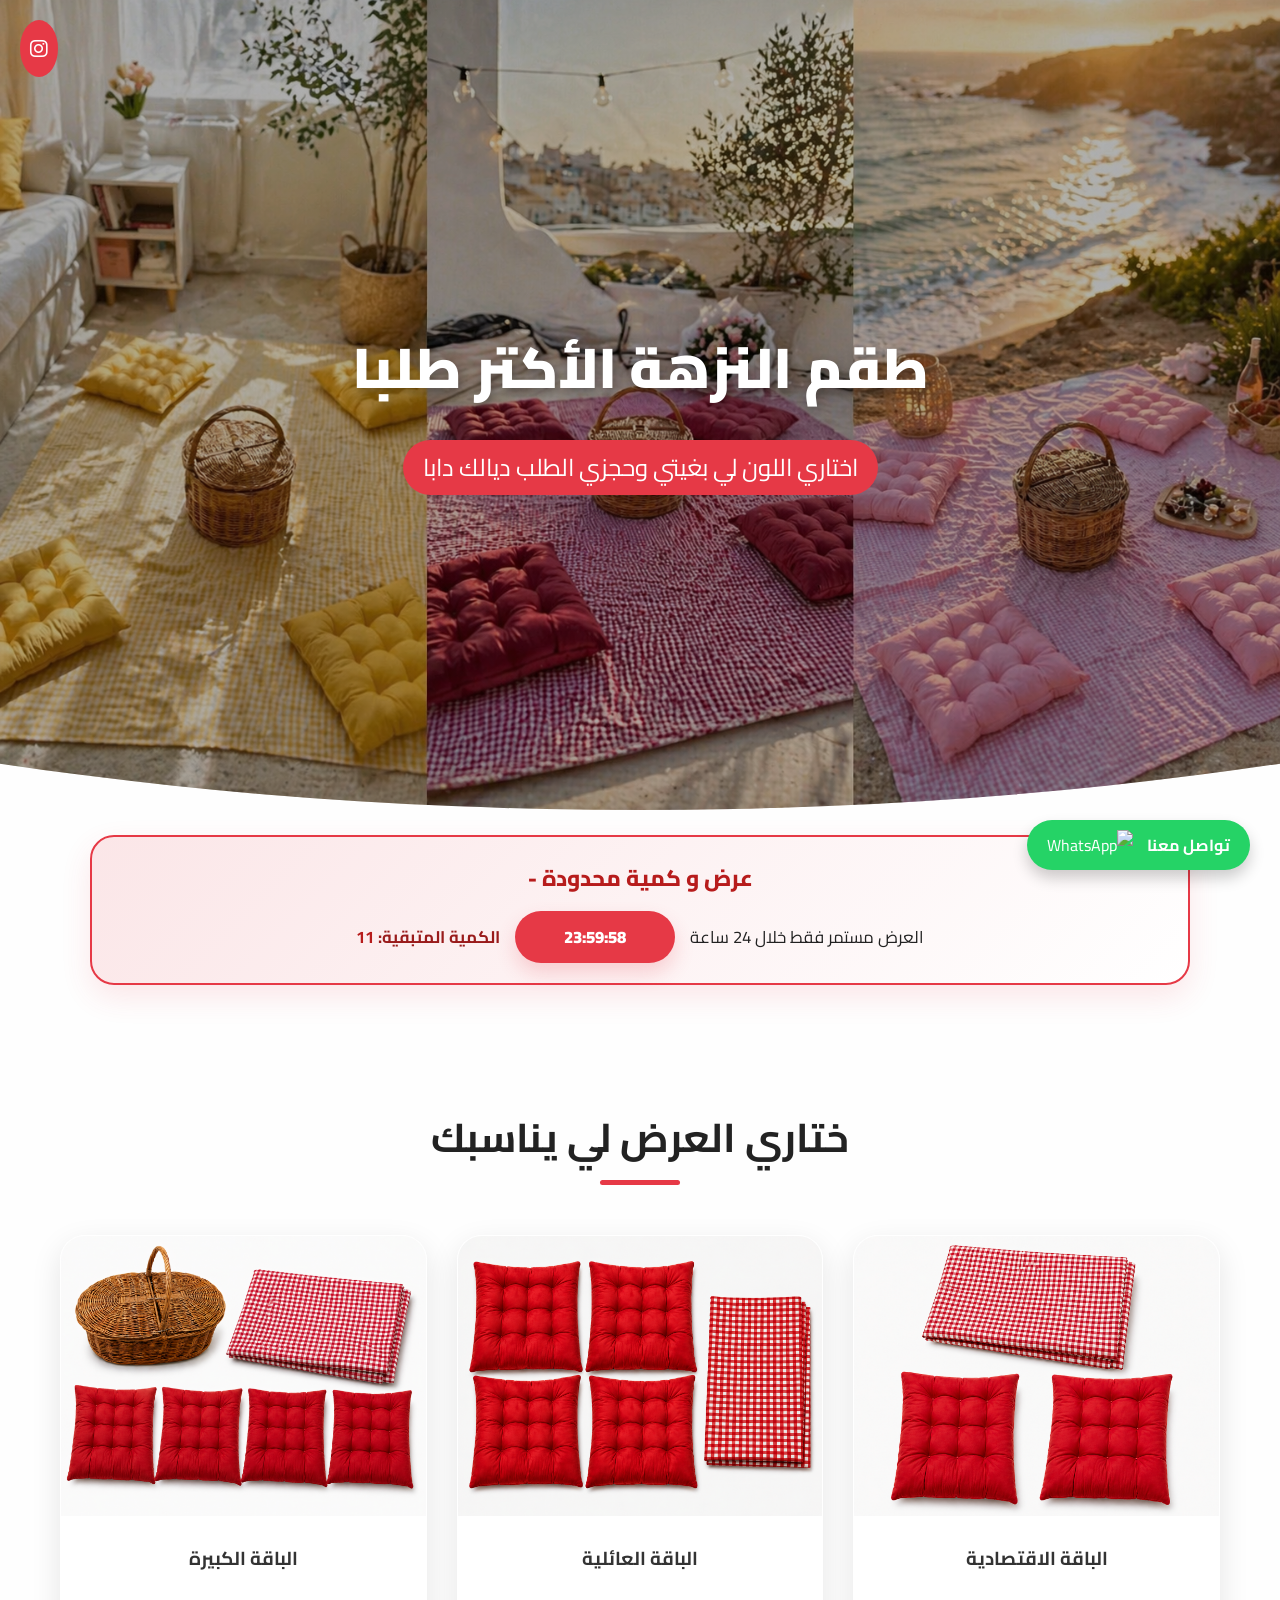
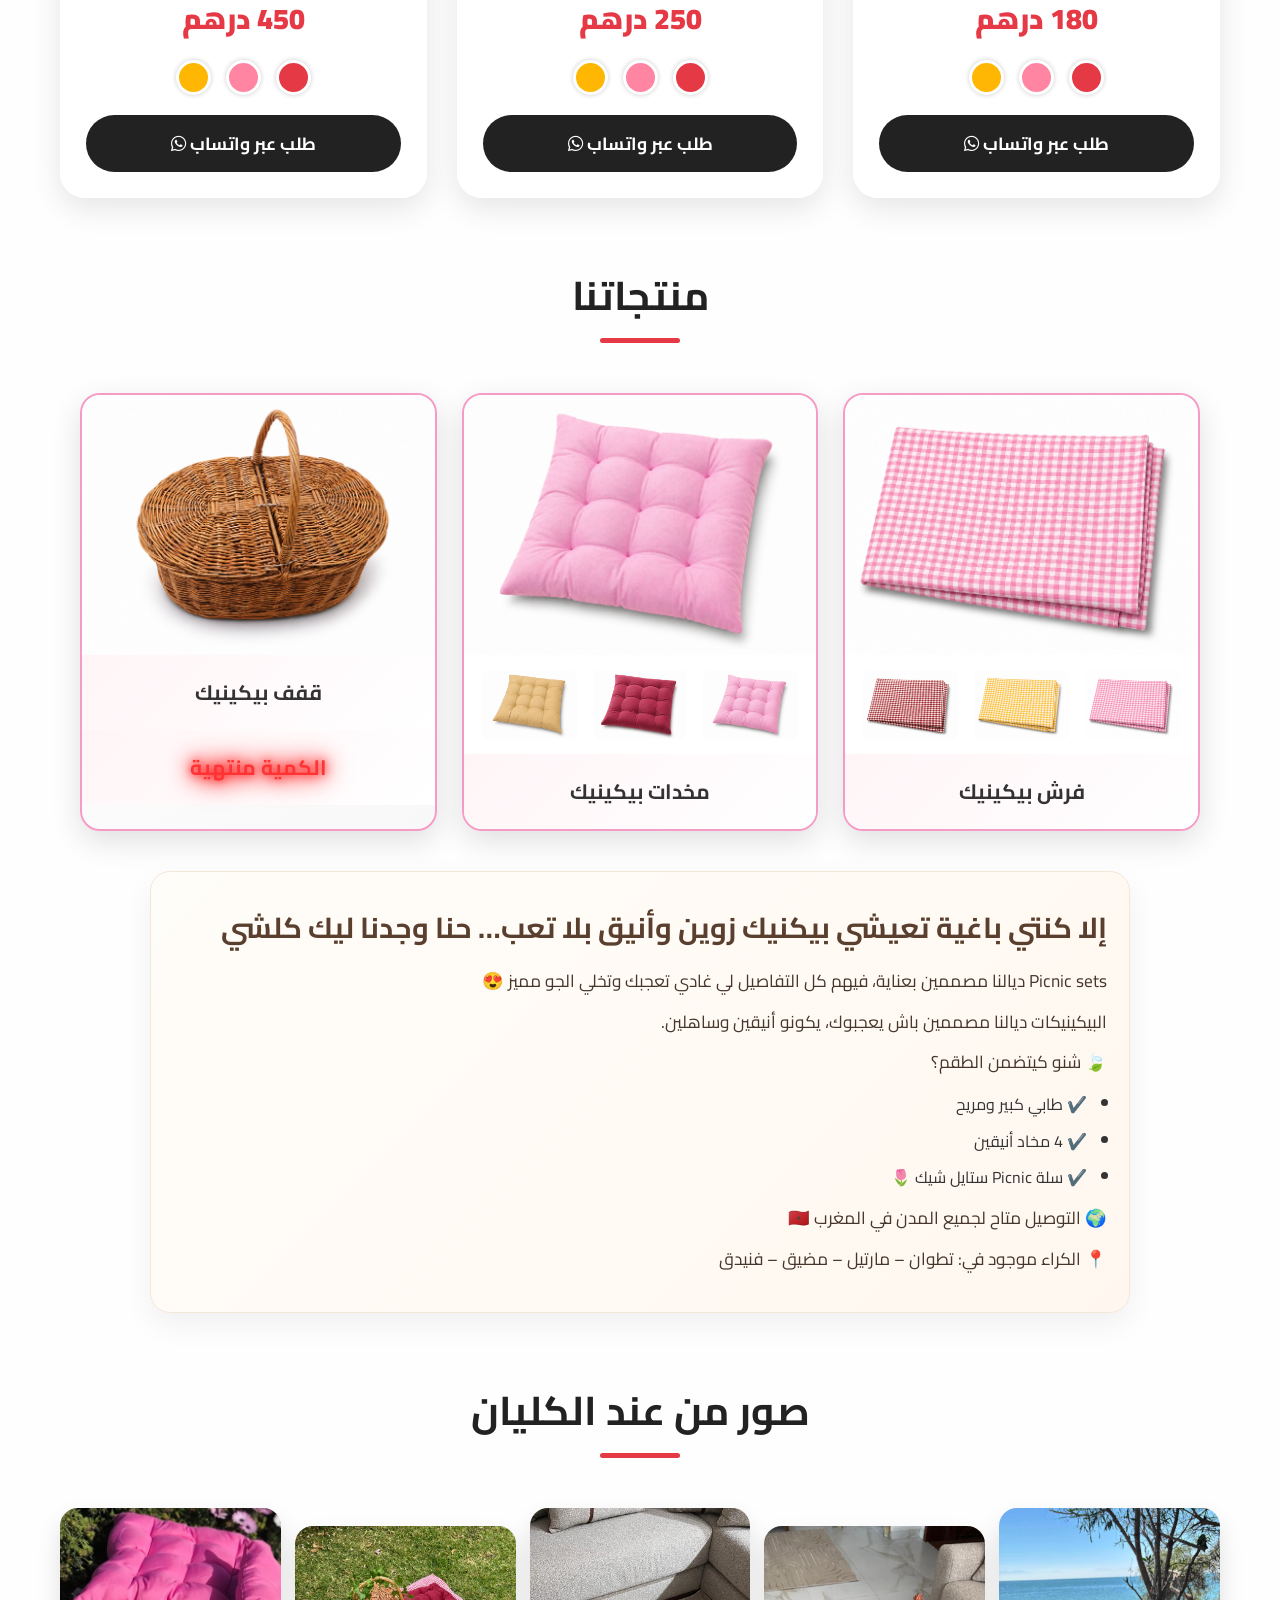
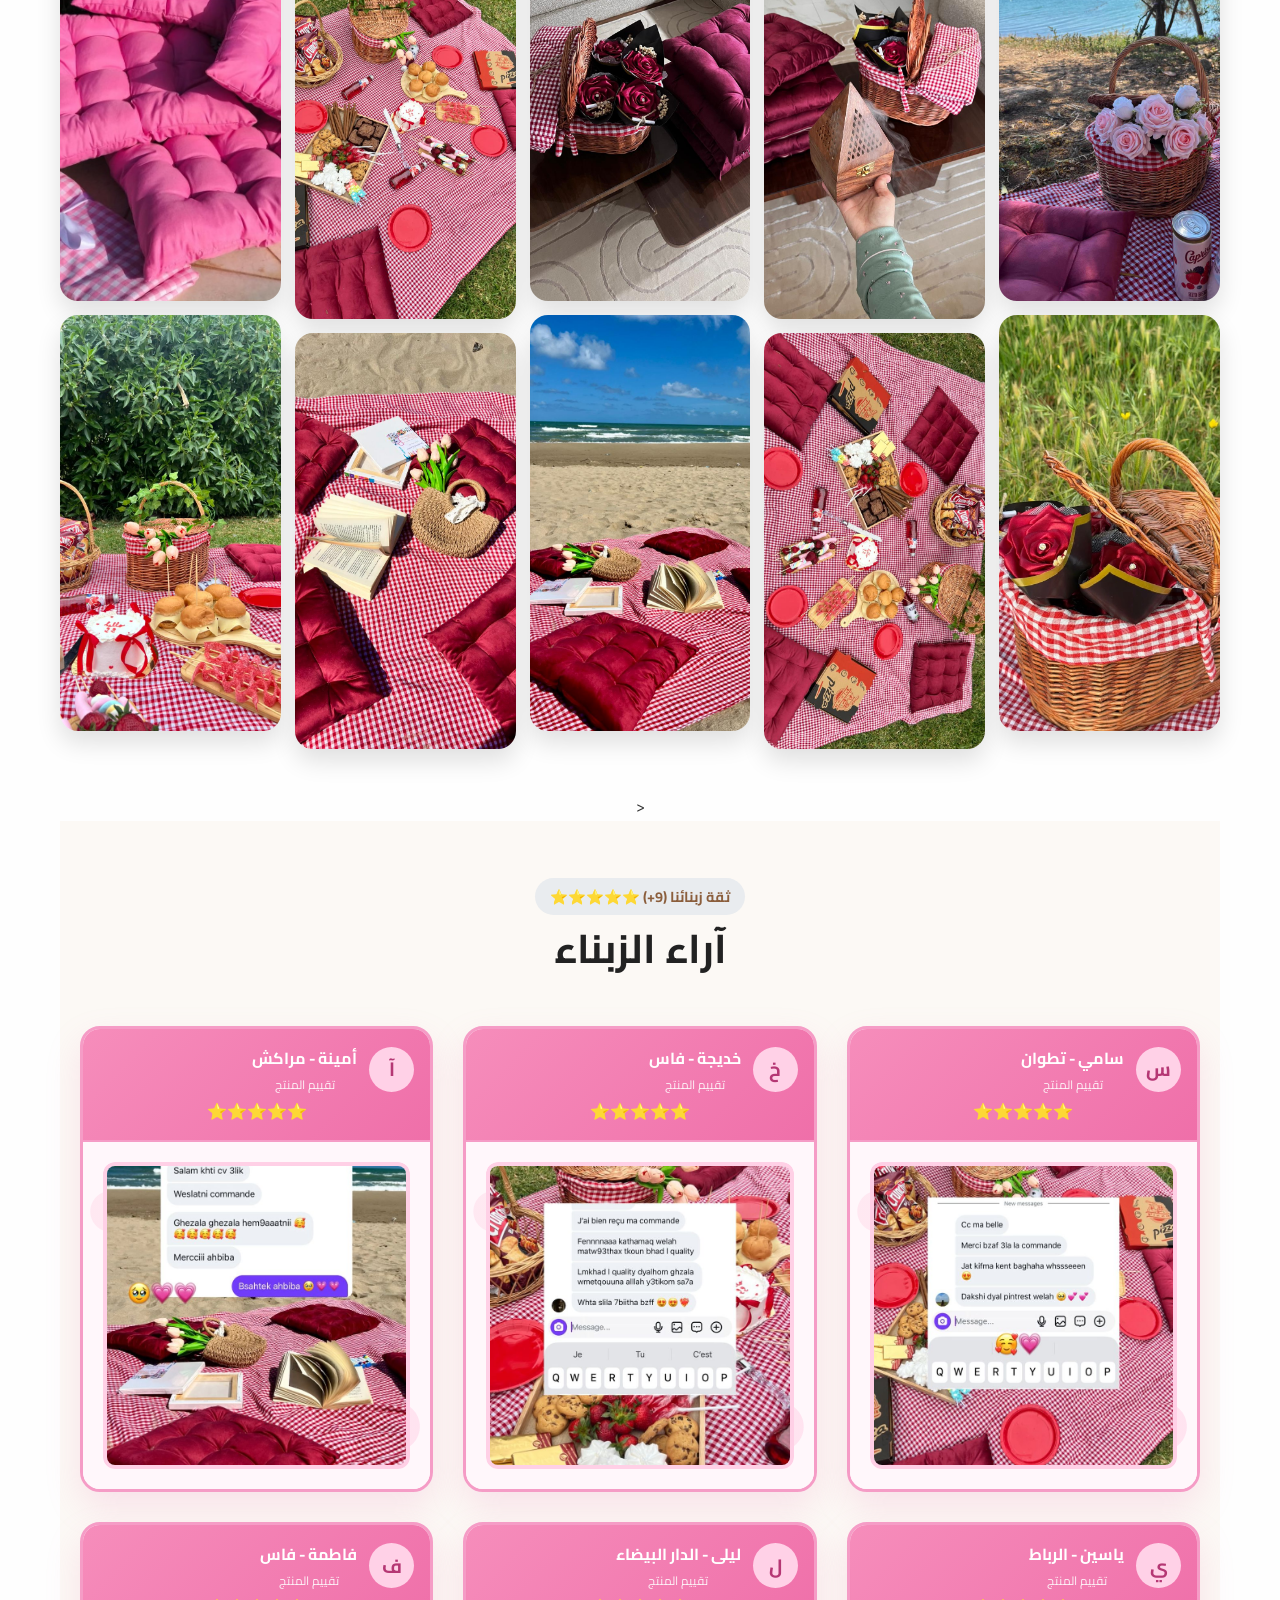
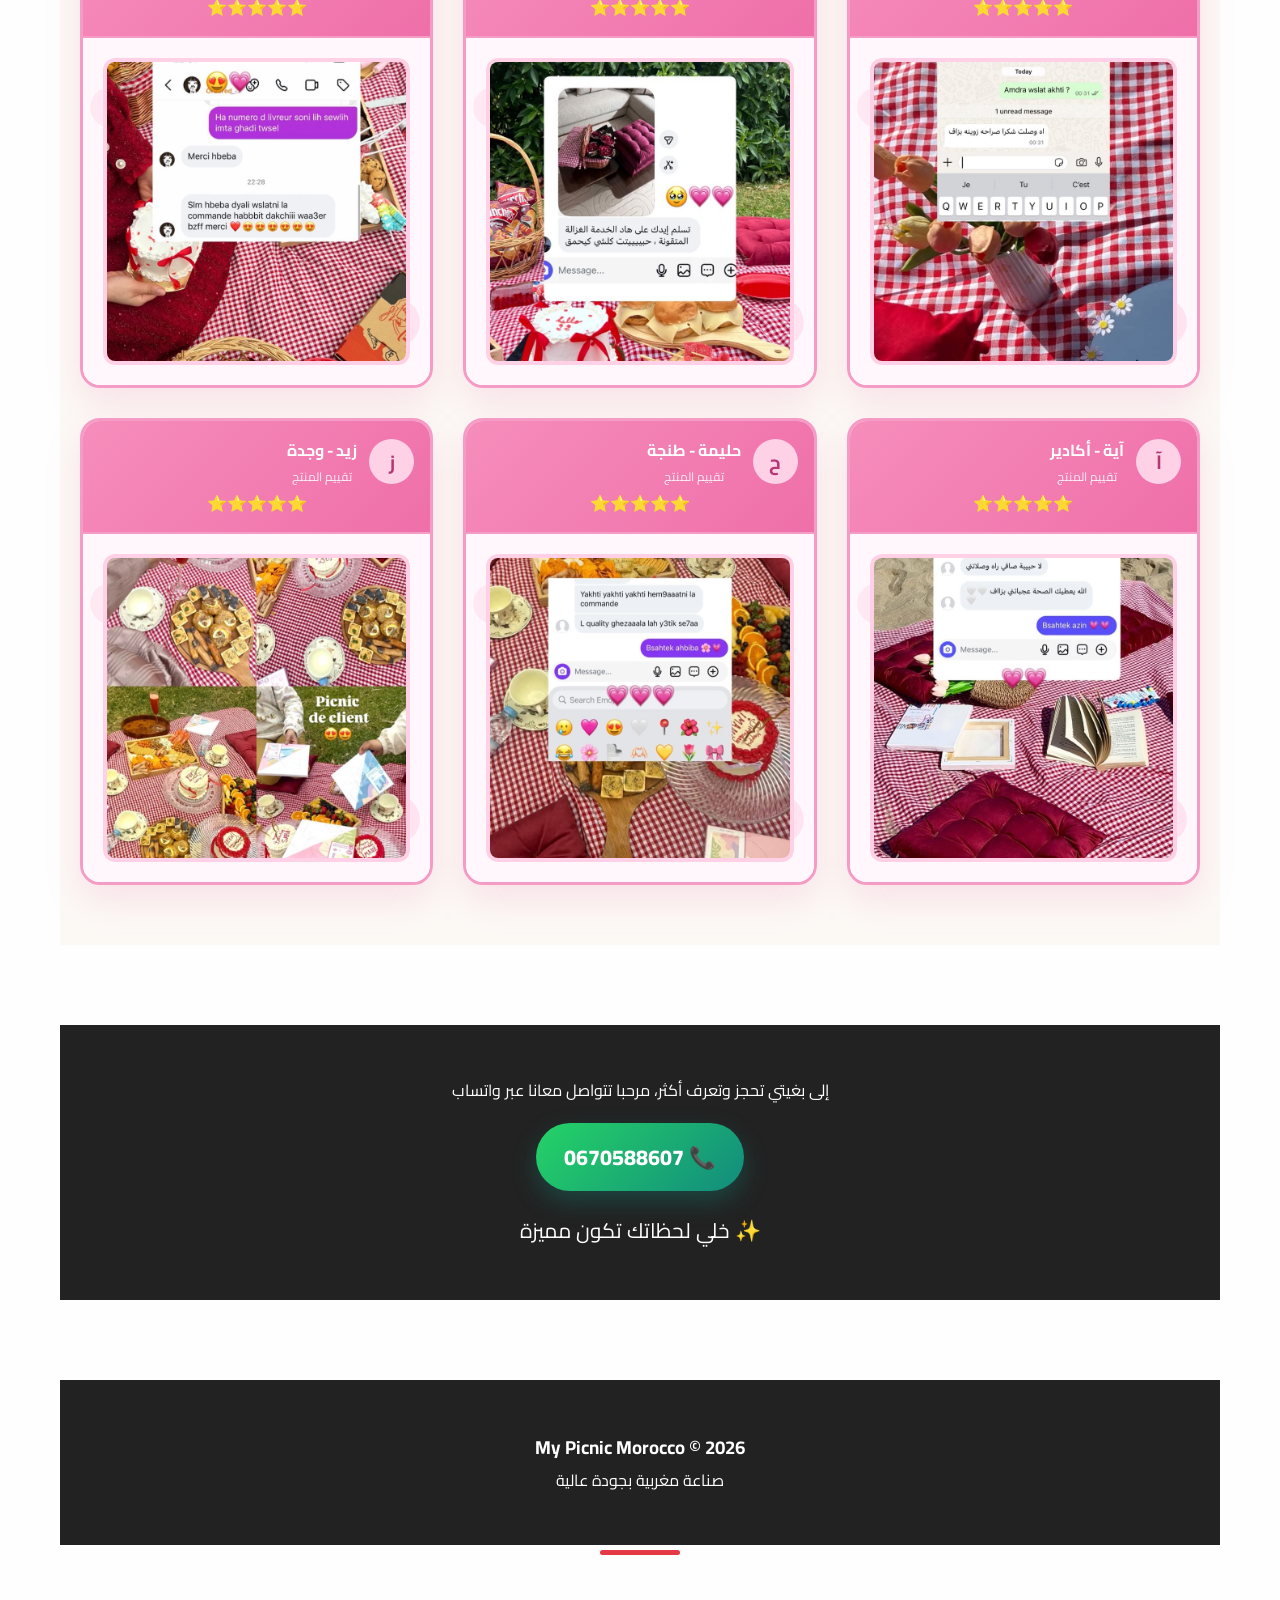
==== index.html @ 24984b7e "Add files via upload" ====
﻿<!DOCTYPE html>



<html lang="ar" dir="rtl">



<head>



    <meta charset="UTF-8">



    <meta name="viewport" content="width=device-width, initial-scale=1.0">



    <title>My Picnic - تجربة بيكينيك مغربية</title>


<!-- التأكد من وضع وسم الترميز في أعلى القالب -->
<meta charset="UTF-8">

<!-- وصف الموقع المحدث -->
<meta name="description" content="My Picnic Morocco: باقات بيكنيك أنيقة للبيع أو الكراء مع التوصيل لجميع مدن المغرب. اختاري الباقة واللون واطلبي مباشرة عبر واتساب.">

<!-- إعدادات Open Graph لمواقع التواصل الاجتماعي -->
<meta property="og:type" content="website">
<meta property="og:title" content="My Picnic Morocco | باقات بيكنيك أنيقة بالمغرب">
<meta property="og:description" content="ديكور أنيق، طابلة كبيرة، 4 مخاد، وسلة شيك. متوفر للبيع والتوصيل لجميع المدن مع إمكانية الكراء في تطوان، مرتيل، المضيق، والفنيدق.">

    <meta property="og:image" content="Main image.png.png">



    <meta property="og:locale" content="ar_MA">



    <meta property="og:site_name" content="My Picnic Morocco">



    <link href="https://fonts.googleapis.com/css2?family=Cairo:wght@400;700;900&display=swap" rel="stylesheet">



    <link rel="stylesheet" href="https://cdnjs.cloudflare.com/ajax/libs/font-awesome/6.0.0/css/all.min.css">



    <style>



        :root {



            --primary-red: #e63946;



            --dark-red: #bc2f3a;



            --pink: #ff85a2;



            --yellow: #ffb703;



            --glass: rgba(255, 255, 255, 0.9);



            --shadow: 0 10px 30px rgba(0,0,0,0.1);



        }







        * { margin: 0; padding: 0; box-sizing: border-box; font-family: 'Cairo', sans-serif; }







        body { background-color: #fefefe; color: #333; overflow-x: hidden; }







        /* قسم الهيرو */



        .hero {



            height: 90vh;



            background: linear-gradient(rgba(0,0,0,0.3), rgba(0,0,0,0.3)), url('Main image.png.png');



            background-size: cover;



            background-position: center;



            display: flex;



            align-items: center;



            justify-content: center;



            text-align: center;



            color: white;



            clip-path: ellipse(150% 100% at 50% 0%);



        }







        .hero-content h1 { font-size: 3.5rem; font-weight: 900; margin-bottom: 20px; text-shadow: 2px 4px 10px rgba(0,0,0,0.3); }



        .hero-content p { font-size: 1.5rem; background: var(--primary-red); display: inline-block; padding: 5px 20px; border-radius: 50px; }







        .section-title { text-align: center; margin: 60px 0; position: relative; }



        .section-title h2 { font-size: 2.5rem; color: #222; }



        .section-title::after { content: ''; width: 80px; height: 5px; background: var(--primary-red); position: absolute; bottom: -10px; left: 50%; transform: translateX(-50%); border-radius: 10px; }







        /* Packages Grid */



        .container { max-width: 1200px; margin: 0 auto; padding: 20px; }



        .packages-grid { display: grid; grid-template-columns: repeat(auto-fit, minmax(320px, 1fr)); gap: 30px; }







        .card {



            background: var(--glass);



            border-radius: 25px;



            overflow: hidden;



            box-shadow: var(--shadow);



            transition: 0.4s;



            border: 1px solid rgba(255,255,255,0.2);



            position: relative;



        }



        .card:hover { transform: translateY(-15px); }







        .card-img-container { width: 100%; height: 280px; background: #f0f0f0; display: flex; align-items: center; justify-content: center; overflow: hidden; }



        .card img { width: 100%; height: 100%; object-fit: cover; transition: 0.5s; }







        .extras-gallery {



            margin-top: 10px;



        }



        .extras-gallery-grid {



            display: grid;



            grid-template-columns: repeat(3, minmax(0, 1fr));



            gap: 18px;



        }



        .extras-gallery-card {



            background: #fff;



            border-radius: 0;



            overflow: hidden;



            box-shadow: var(--shadow);



            border: 2px solid #f59cc6;



        }



        .extras-main-image {



            width: 100%;



            height: 240px;



            object-fit: cover;



            display: block;



            cursor: zoom-in;



            border-radius: 0;



        }



        .extras-thumbs {



            display: grid;



            grid-template-columns: repeat(3, minmax(0, 1fr));



            gap: 8px;



            padding: 10px 12px 0;



        }



        .extras-thumb {



            width: 100%;



            height: 70px;



            object-fit: cover;



            border-radius: 0;



            cursor: pointer;



            border: 2px solid transparent;



            transition: transform 0.2s ease, border-color 0.2s ease;



        }



        .extras-thumb:hover {



            transform: scale(1.03);



            border-color: #f59cc6;



        }



        .extras-gallery-card .card-body {



            padding: 14px;



        }



        /* لإخفاء كود الصورة على شكل base64 تحت نفس الملف */



        .extras-gallery + .packages-grid {



            display: none;



        }







        .card-body { padding: 25px; text-align: center; }



        .price-tag { font-size: 1.8rem; font-weight: 900; color: var(--primary-red); margin: 15px 0; }







        /* أداة تغيير اللون */



        .color-selector { display: flex; justify-content: center; gap: 15px; margin-bottom: 20px; }



        .dot { width: 35px; height: 35px; border-radius: 50%; cursor: pointer; border: 3px solid white; box-shadow: 0 0 5px rgba(0,0,0,0.2); transition: 0.3s; }



        .dot:hover { transform: scale(1.2); }



        .dot.red { background: var(--primary-red); }



        .dot.pink { background: var(--pink); }



        .dot.yellow { background: var(--yellow); }

        .promo-banner {
            background: linear-gradient(135deg, rgba(230, 57, 70, 0.12), rgba(255, 255, 255, 0.95));
            border: 2px solid #e63946;
            border-radius: 24px;
            margin: 25px auto 35px;
            padding: 20px 18px;
            max-width: 1100px;
            color: #222;
            text-align: center;
            box-shadow: 0 12px 30px rgba(230, 57, 70, 0.12);
        }

        .promo-banner .promo-title {
            font-size: 1.4rem;
            font-weight: 800;
            color: #b71c1c;
            margin-bottom: 12px;
        }

        .promo-banner .promo-details {
            display: flex;
            flex-wrap: wrap;
            justify-content: center;
            gap: 15px;
            align-items: center;
            font-size: 1.05rem;
        }

        .promo-timer {
            background: #e63946;
            color: white;
            padding: 10px 18px;
            border-radius: 50px;
            font-weight: 900;
            min-width: 160px;
            box-shadow: 0 10px 20px rgba(230, 57, 70, 0.2);
        }

        .promo-note {
            color: #991b1b;
            font-weight: 700;
        }

        .promo-banner strong {
            color: #b71c1c;
        }







        .btn-order {



            background: #222; color: white; border: none; padding: 12px 35px; border-radius: 50px;



            font-weight: 700; cursor: pointer; transition: 0.3s; width: 100%; font-size: 1.1rem;



        }



        .btn-order:hover { background: var(--primary-red); box-shadow: 0 5px 15px rgba(230, 57, 70, 0.4); }







        /* Premium Customers Gallery */



        .customer-showcase {



            display: grid;



            grid-template-columns: repeat(5, minmax(0, 1fr));



            gap: 14px;



            margin: 10px 0 30px;



        }



        .customer-tile {



            position: relative;



            border-radius: 18px;



            overflow: hidden;



            min-height: 220px;



            box-shadow: 0 12px 25px rgba(0, 0, 0, 0.12);



            background: #f4f4f4;



            isolation: isolate;



        }



        .customer-shot {



            width: 100%;



            height: 100%;



            object-fit: cover;



            display: block;



            transition: transform 0.35s ease;



            cursor: zoom-in;



        }



        .customer-tile::after {



            content: '';



            position: absolute;



            inset: 0;



            background: linear-gradient(to top, rgba(0,0,0,0.35), rgba(0,0,0,0));



            opacity: 0;



            transition: opacity 0.25s ease;



            z-index: 1;



        }



        .customer-tile:hover::after { opacity: 1; }



        .customer-tile:hover .customer-shot { transform: scale(1.08); }



        .customer-tile:nth-child(5n + 2),



        .customer-tile:nth-child(5n + 4) { transform: translateY(18px); }







        @media (max-width: 1100px) {



            .customer-showcase { grid-template-columns: repeat(3, minmax(0, 1fr)); }



            .customer-tile:nth-child(5n + 2),



            .customer-tile:nth-child(5n + 4) { transform: none; }



        }



        @media (max-width: 700px) {



            .customer-showcase { grid-template-columns: repeat(2, minmax(0, 1fr)); }



        }







        /* قسم التقييمات */



        .reviews-container { display: grid; grid-template-columns: repeat(auto-fit, minmax(300px, 1fr)); gap: 20px; }



        .review-card { background: white; border-radius: 20px; padding: 15px; box-shadow: var(--shadow); border: 1px solid #eee; }



        .review-card img { width: 100%; border-radius: 15px; margin-bottom: 15px; }



        .review-info { display: flex; align-items: center; gap: 10px; margin-top: 10px; }



        .review-info h4 { font-size: 1rem; color: #444; }



        .stars { color: #ffb703; }







        /* Footer */



        footer { background: #222; color: white; padding: 50px 20px; text-align: center; margin-top: 80px; }



        .footer-wa-btn {



            display: inline-flex;



            align-items: center;



            justify-content: center;



            gap: 10px;



            margin-top: 18px;



            background: linear-gradient(135deg, #25d366, #128c7e);



            color: #fff;



            text-decoration: none;



            font-weight: 800;



            font-size: 1.35rem;



            padding: 14px 28px;



            border-radius: 999px;



            box-shadow: 0 10px 24px rgba(18, 140, 126, 0.35);



            transition: transform 0.25s ease, box-shadow 0.25s ease;



        }



        .footer-wa-btn:hover {



            transform: translateY(-2px) scale(1.03);



            box-shadow: 0 14px 28px rgba(18, 140, 126, 0.45);



        }







        @media (max-width: 768px) {



            .hero { height: 72vh; }



            .hero-content h1 { font-size: 2.1rem; }



            .hero-content p { font-size: 1.1rem; }



            .section-title h2 { font-size: 1.8rem; }



            .packages-grid { grid-template-columns: 1fr; gap: 18px; }



            .card { border-radius: 18px; }



            .card-img-container { height: 230px; }



            .card-body { padding: 18px; }



            .dot { width: 30px; height: 30px; }



            .btn-order { font-size: 1rem; padding: 11px 22px; }



            .footer-wa-btn { font-size: 1.1rem; width: 100%; max-width: 360px; }



            /* تعديلات العرض على الموبايل */



            .extras-gallery-grid { grid-template-columns: repeat(3, minmax(0, 1fr)); }



            .extras-main-image { height: 140px; }



            .extras-thumbs { gap: 6px; padding: 8px 10px 0; }



            .extras-thumb { height: 46px; border-radius: 0; }



            /* تعديل حجم الصورة لتناسب الشاشة */



            #pkg1-img { object-fit: contain; background: #fff; }



        }







        .product-intro {



            max-width: 980px;



            margin: 28px auto 10px;



            background: linear-gradient(135deg, #fffdf9, #fff7ef);



            border: 1px solid #f2e6d8;



            border-radius: 20px;



            padding: 28px 22px;



            box-shadow: 0 12px 30px rgba(0,0,0,0.06);



            line-height: 1.9;



        }



        .product-intro h2 {



            color: #5a3f2f;



            margin-bottom: 10px;



            font-size: 1.8rem;



        }



        .product-intro p { font-size: 1.08rem; margin-bottom: 8px; color: #46362b; }



        .product-intro ul { margin: 10px 0; padding-right: 20px; }



        .product-intro li { margin-bottom: 6px; }







        .mobile-wa-cta {



            display: none;



        }



        @media (max-width: 768px) {



            body { padding-bottom: 78px; }



            .product-intro {



                margin: 18px 12px 8px;



                padding: 20px 16px;



                border-radius: 14px;



            }



            .product-intro h2 { font-size: 1.35rem; }



            .product-intro p, .product-intro li { font-size: 0.98rem; }



            .mobile-wa-cta {



                position: fixed;



                bottom: 0;



                right: 0;



                left: 0;



                z-index: 2000;



                background: #25d366;



                color: #fff;



                text-decoration: none;



                text-align: center;



                padding: 14px 16px;



                font-weight: 800;



                font-size: 1.05rem;



                box-shadow: 0 -6px 18px rgba(0,0,0,0.18);



                display: block;



            }



        }



    



        /* تحسينات معرض المنتجات */



        .extras-gallery {



            margin: 40px auto;



            max-width: 1200px;



            padding: 0 20px;



        }



        .extras-gallery-grid {



            display: grid;



            grid-template-columns: repeat(auto-fit, minmax(300px, 1fr));



            gap: 25px;



        }



        .extras-gallery-card {



            background: linear-gradient(145deg, #ffffff, #f8f8f8);



            border-radius: 20px;



            overflow: hidden;



            box-shadow: 0 10px 30px rgba(0,0,0,0.12);



            border: 2px solid #f59cc6;



            transition: transform 0.3s ease, box-shadow 0.3s ease;



        }



        .extras-gallery-card:hover {



            transform: translateY(-8px);



            box-shadow: 0 20px 40px rgba(0,0,0,0.15);



        }



        .extras-main-image {



            width: 100%;



            height: 260px;



            object-fit: cover;



            display: block;



            cursor: zoom-in;



            border-radius: 18px 18px 0 0;



            transition: transform 0.3s ease;



        }



        .extras-gallery-card:hover .extras-main-image {



            transform: scale(1.02);



        }



        .extras-thumbs {



            display: grid;



            grid-template-columns: repeat(3, 1fr);



            gap: 10px;



            padding: 12px 15px;



            background: #fff;



        }



        .extras-thumb {



            width: 100%;



            height: 75px;



            object-fit: cover;



            border-radius: 10px;



            cursor: pointer;



            border: 3px solid transparent;



            transition: all 0.3s ease;



        }



        .extras-thumb:hover {



            transform: scale(1.05);



            border-color: #f59cc6;



            box-shadow: 0 5px 15px rgba(245,156,198,0.3);



        }



        .extras-thumb.active {



            border-color: #e63946;



        }



        .extras-gallery-card .card-body {



            padding: 18px;



            text-align: center;



            background: linear-gradient(135deg, #fff5f7, #fff);



        }



        .extras-gallery-card .card-body h4 {



            font-size: 1.3rem;



            color: #333;



            margin: 0;



            font-weight: 700;



        .sold-out-red {
            color: #e63946;
            font-weight: 800;
        }

        }

        /* Instagram Button */
        .instagram-button {
            position: fixed;
            top: 20px;
            left: 20px;
            background: var(--primary-red);
            color: white;
            padding: 10px;
            border-radius: 50%;
            text-decoration: none;
            font-size: 20px;
            z-index: 1000;
            transition: background 0.3s;
        }

        .instagram-button:hover {
            background: var(--dark-red);
        }

</style>



</head>



<body>

    <!-- Instagram Button -->
    <a href="https://www.instagram.com/myypicnic?igsh=YWhpOTVkY3U5ajRv" target="_blank" class="instagram-button">
        <i class="fab fa-instagram"></i>
    </a>







    <header class="hero">



        <div class="hero-content">



            <h1 >طقم النزهة الأكتر طلبا</h1></h1>



            <p>اختاري اللون لي بغيتي وحجزي الطلب ديالك دابا</p>



        </div>



    </header>



    <div class="promo-banner">

        <div class="promo-title"  >  عرض و كمية محدودة - </div>

        <div class="promo-details">

            <span>العرض مستمر فقط خلال 24 ساعة </span>

            <span class="promo-timer" id="promo-timer">24:00:00</span>

            <span class="promo-note">الكمية المتبقية: <strong id="promo-quantity">10</strong></span>

        </div>

    </div>



    <div class="container">




        <div class="section-title">



            <h2>   ختاري العرض لي يناسبك  </h2>



        </div>







        <div class="packages-grid">



            <div class="card">



                <div class="card-img-container">



                    <img id="pkg1-img" src="package1 red.png.png" alt="باقة 1">



                </div>



                <div class="card-body">



                    <h3>الباقة الاقتصادية</h3>



                    <div class="price-tag">180 درهم</div>



                    <div class="color-selector">



                        <div class="dot red" onclick="changeColor('pkg1-img', 'package1 red.png.png', 'حمر')"></div>



                        <div class="dot pink" onclick="changeColor('pkg1-img', 'package 1 pink.png.png', 'وردي')"></div>



                        <div class="dot yellow" onclick="changeColor('pkg1-img', 'package 1 yellow.png.png', 'صفر')"></div>



                    </div>



                    <button class="btn-order" onclick="orderPackage('الباقة الاقتصادية', 'pkg1-img')">طلب عبر واتساب <i class="fab fa-whatsapp"></i></button>



                </div>



            </div>







            <div class="card">



                <div class="card-img-container">



                    <img id="pkg2-img" src="package2 red.png.png" alt="باقة 2">



                </div>



                <div class="card-body">



                    <h3>الباقة العائلية</h3>



                    <div class="price-tag">250 درهم</div>



                    <div class="color-selector">



                        <div class="dot red" onclick="changeColor('pkg2-img', 'package2 red.png.png', 'حمر')"></div>



                        <div class="dot pink" onclick="changeColor('pkg2-img', 'package 2 pink.png.png', 'وردي')"></div>



                        <div class="dot yellow" onclick="changeColor('pkg2-img', 'package 2 yellow.png.png', 'صفر')"></div>



                    </div>



                    <button class="btn-order" onclick="orderPackage('الباقة العائلية', 'pkg2-img')">طلب عبر واتساب <i class="fab fa-whatsapp"></i></button>



                </div>



            </div>







            <div class="card">



                <div class="card-img-container">



                    <img id="pkg3-img" src="package3 red.png.png" alt="باقة 3">



                </div>



                <div class="card-body">



                    <h3>الباقة الكبيرة</h3>



                    <div class="price-tag">450 درهم</div>



                    <div class="color-selector">



                        <div class="dot red" onclick="changeColor('pkg3-img', 'package3 red.png.png', 'حمر')"></div>



                        <div class="dot pink" onclick="changeColor('pkg3-img', 'package 3 pink.png.png', 'وردي')"></div>



                        <div class="dot yellow" onclick="changeColor('pkg3-img', 'package 3 yellow.png.png', 'صفر')"></div>



                    </div>



                    <button class="btn-order" onclick="orderPackage('الباقة الكبيرة', 'pkg3-img')">طلب عبر واتساب <i class="fab fa-whatsapp"></i></button>



                </div>



            </div>



        </div>







        <div class="section-title">











            <h2>منتجاتنا </h2>



        </div>



        <div class="extras-gallery">



            <div class="extras-gallery-grid">



                <div class="extras-gallery-card">



                    <img id="brushes-main" class="zoomable-image extras-main-image" src="Brushes pink.png.png" alt="فرش بيكينيك">



                    <div class="extras-thumbs">



                        <img class="extras-thumb" src="Brushes pink.png.png" alt="فرش 1" data-target-main="brushes-main" onclick="changeMainImage('brushes-main', 'Brushes pink.png.png')">



                        <img class="extras-thumb" src="Brushes yellow.png.png" alt="فرش 2" data-target-main="brushes-main" onclick="changeMainImage('brushes-main', 'Brushes yellow.png.png')">



                        <img class="extras-thumb" src="Brushes red.png.png" alt="فرش 3" data-target-main="brushes-main" onclick="changeMainImage('brushes-main', 'Brushes red.png.png')">



                    </div>



                    <div class="card-body"><h4>فرش بيكينيك</h4></div>



                </div>



                <div class="extras-gallery-card">



                    <img id="pillows-main" class="zoomable-image extras-main-image" src="Pillows pink.png.png" alt="مخدات بيكينيك">



                    <div class="extras-thumbs">



                        <img class="extras-thumb" src="Pillows pink.png.png" alt="مخدة 1" data-target-main="pillows-main" onclick="changeMainImage('pillows-main', 'Pillows pink.png.png')">



                        <img class="extras-thumb" src="Pillows red.png.png" alt="مخدة 2" data-target-main="pillows-main" onclick="changeMainImage('pillows-main', 'Pillows red.png.png')">



                        <img class="extras-thumb" src="Pillows yellow.png.png" alt="مخدة 3" data-target-main="pillows-main" onclick="changeMainImage('pillows-main', 'Pillows yellow.png.png')">



                    </div>



                    <div class="card-body"><h4>مخدات بيكينيك</h4></div>



                </div>



                <div class="extras-gallery-card">



                    <img class="zoomable-image extras-main-image" src="The basket.png.png" alt="قفف بيكينيك">



                    <div class="card-body"><h4>قفف بيكينيك</h4></div>
                    <div class="card-body">
  <h4 class="sold-out-red" style="
    color: #ff3333;
    text-shadow: 0 0 10px #ff0000, 0 0 20px #ff0000, 0 0 30px #ff0000;
    animation: pulse-glow 1.2s ease-in-out infinite;
  ">الكمية منتهية</h4>
</div>

<style>
  @keyframes pulse-glow {
    0% {
      text-shadow: 0 0 5px #ff0000, 0 0 10px #ff0000;
      opacity: 0.9;
    }
    50% {
      text-shadow: 0 0 20px #ff3300, 0 0 35px #ff0000, 0 0 45px #ff6600;
      opacity: 1;
    }
    100% {
      text-shadow: 0 0 5px #ff0000, 0 0 10px #ff0000;
      opacity: 0.9;
    }
  }
</style>



                </div>



            </div>



        </div>



        <div class="packages-grid">



            <div class="card">



                <img src="[data-uri]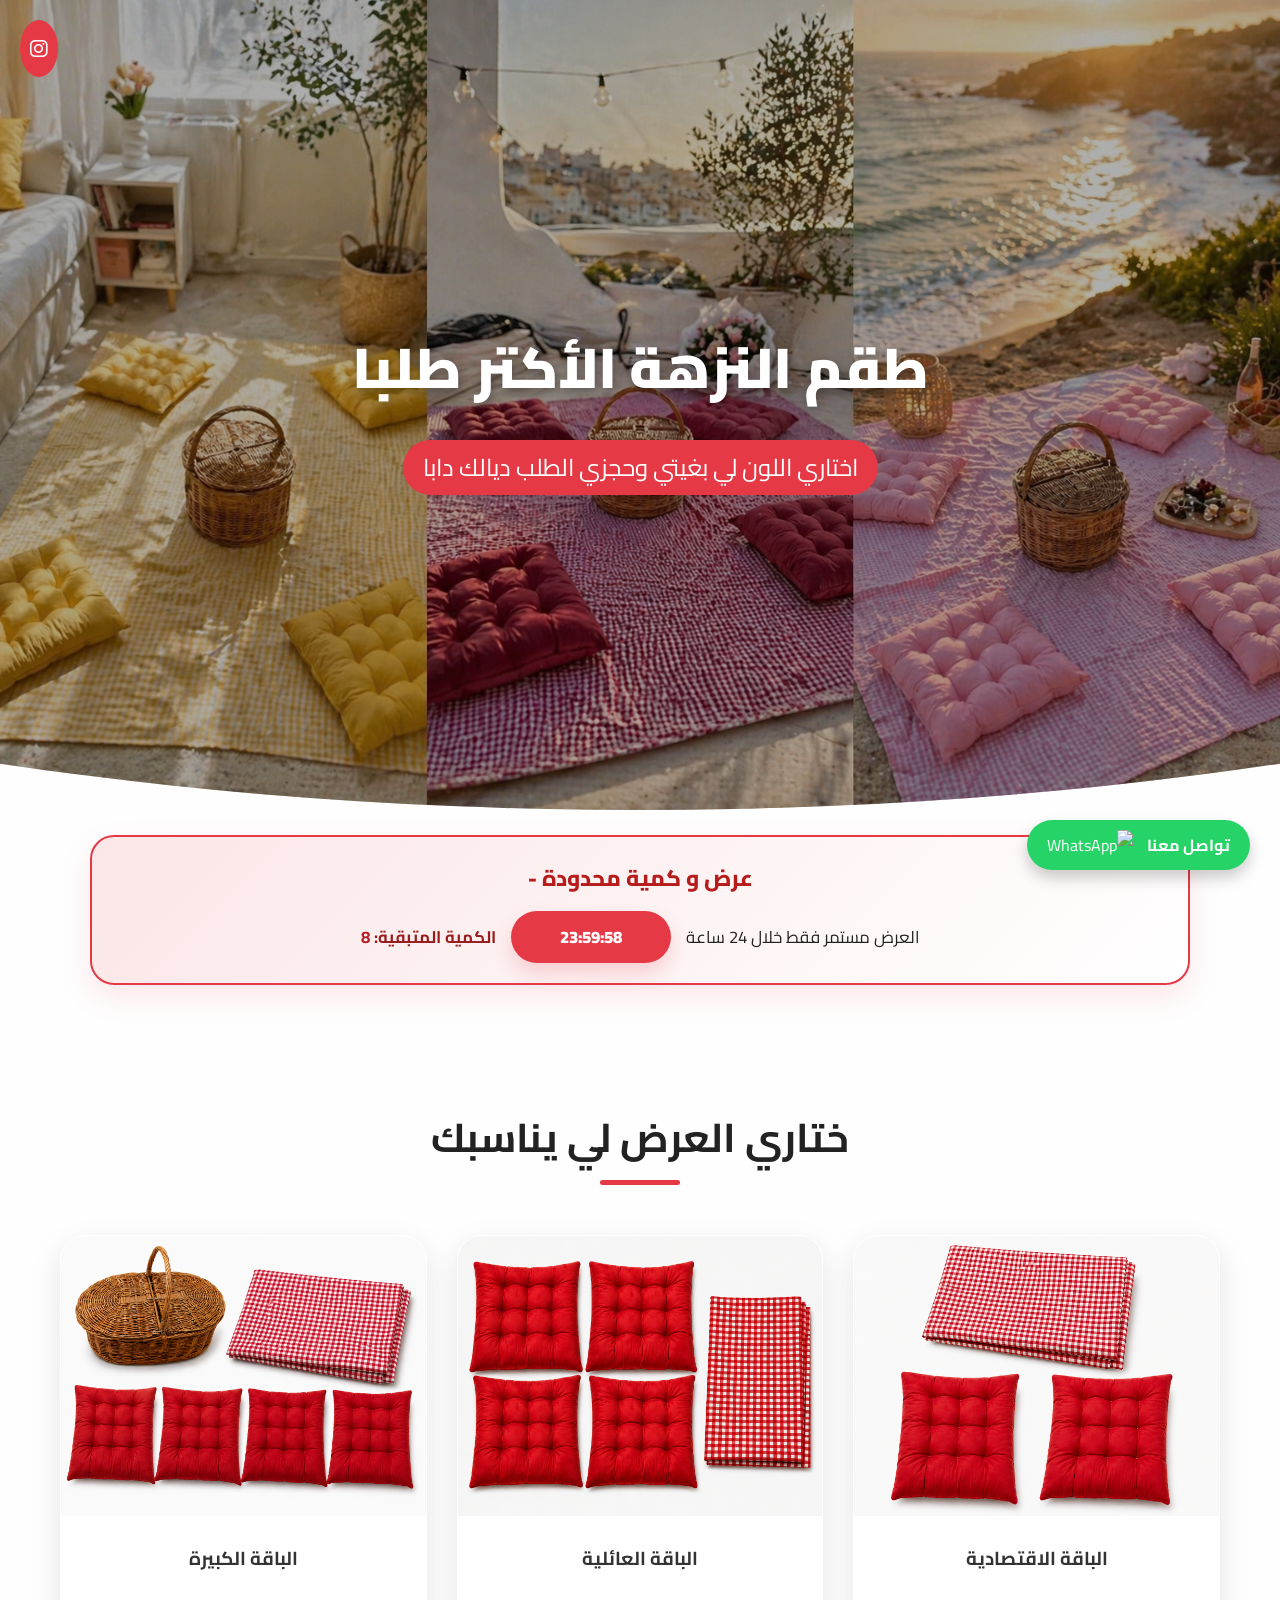
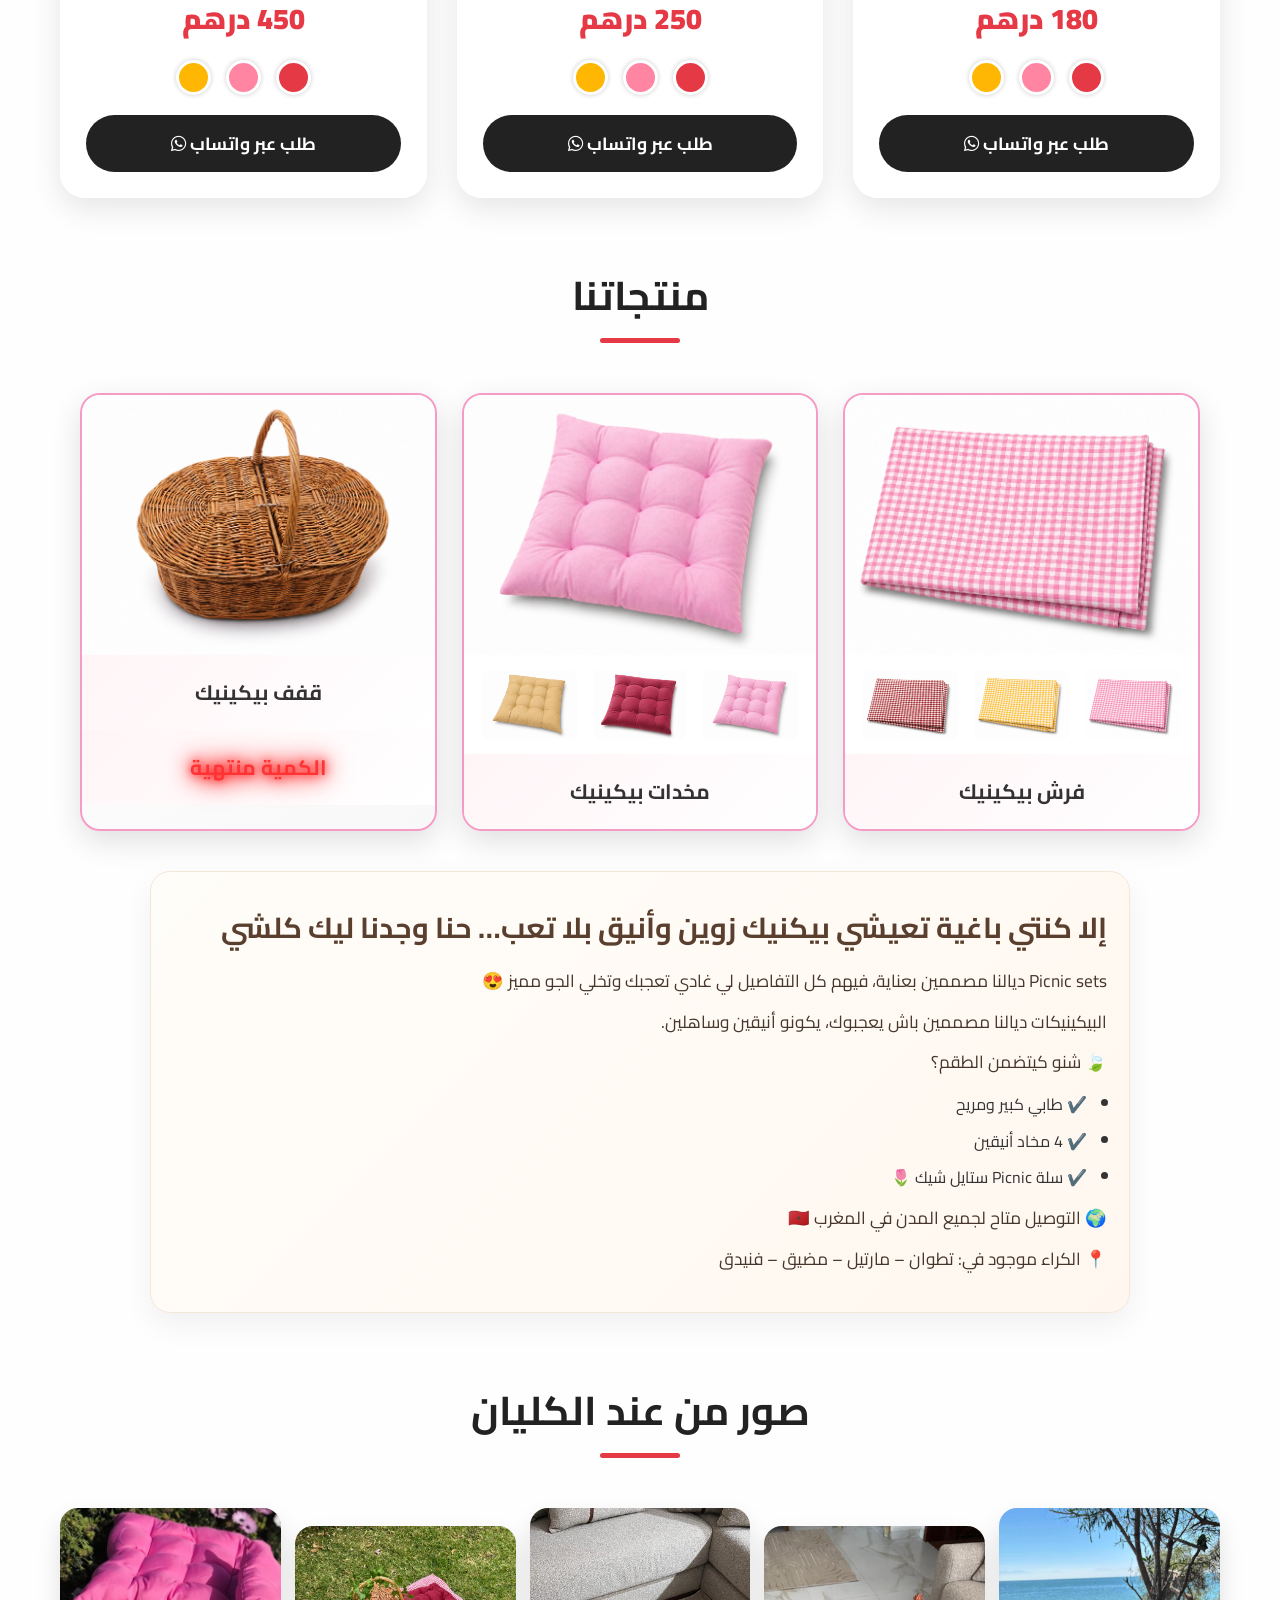
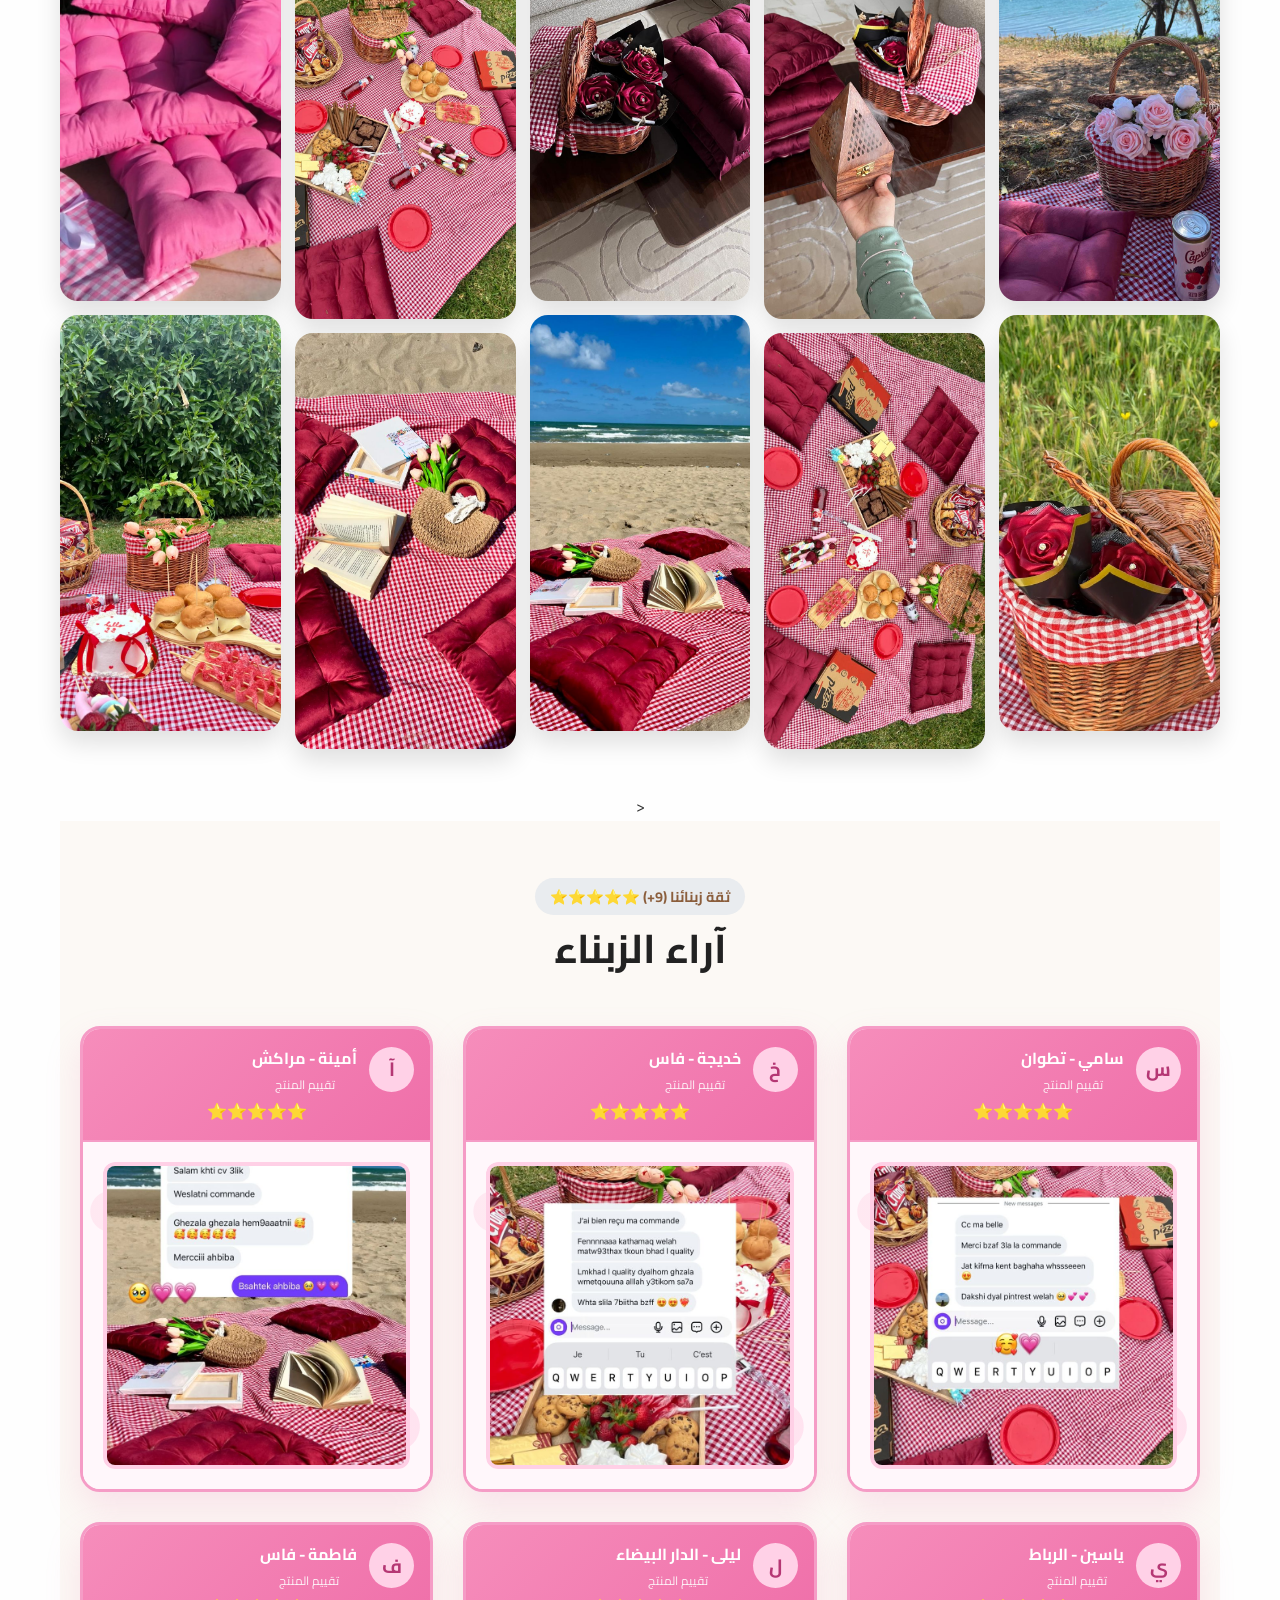
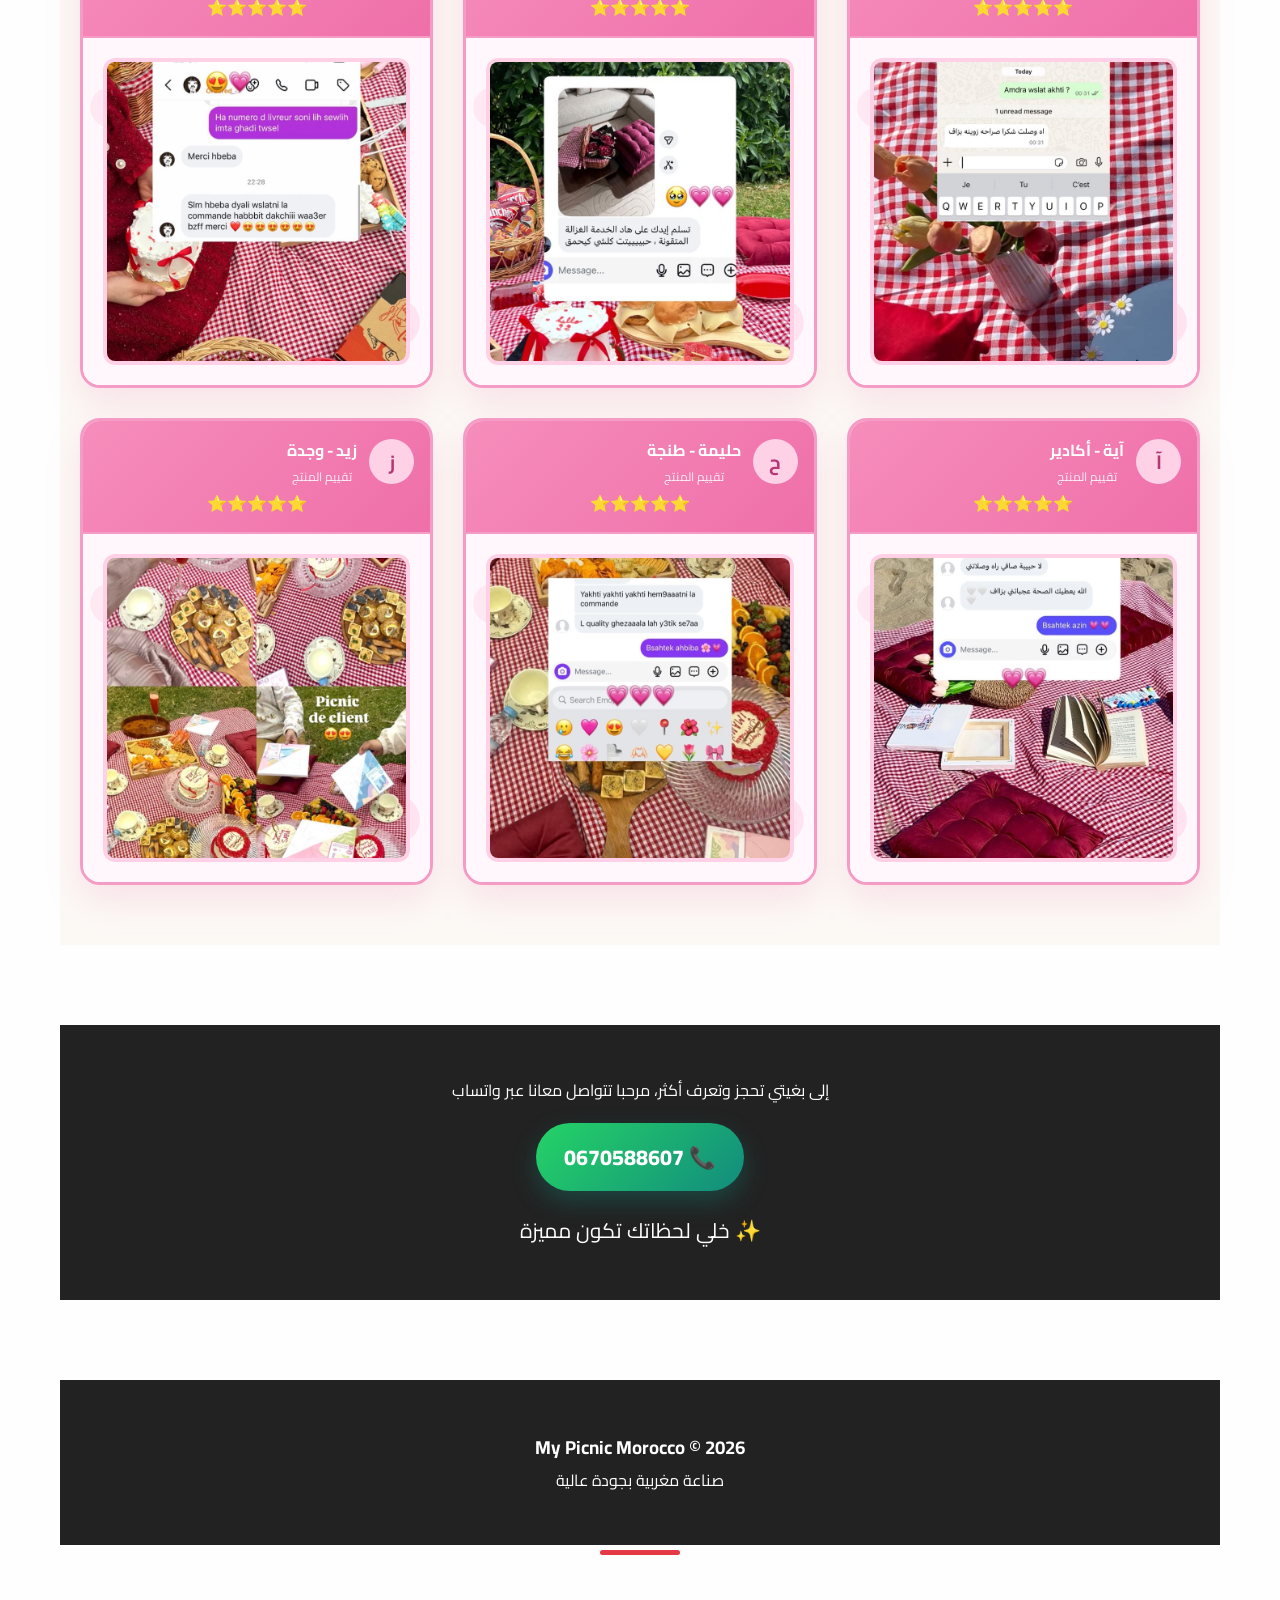
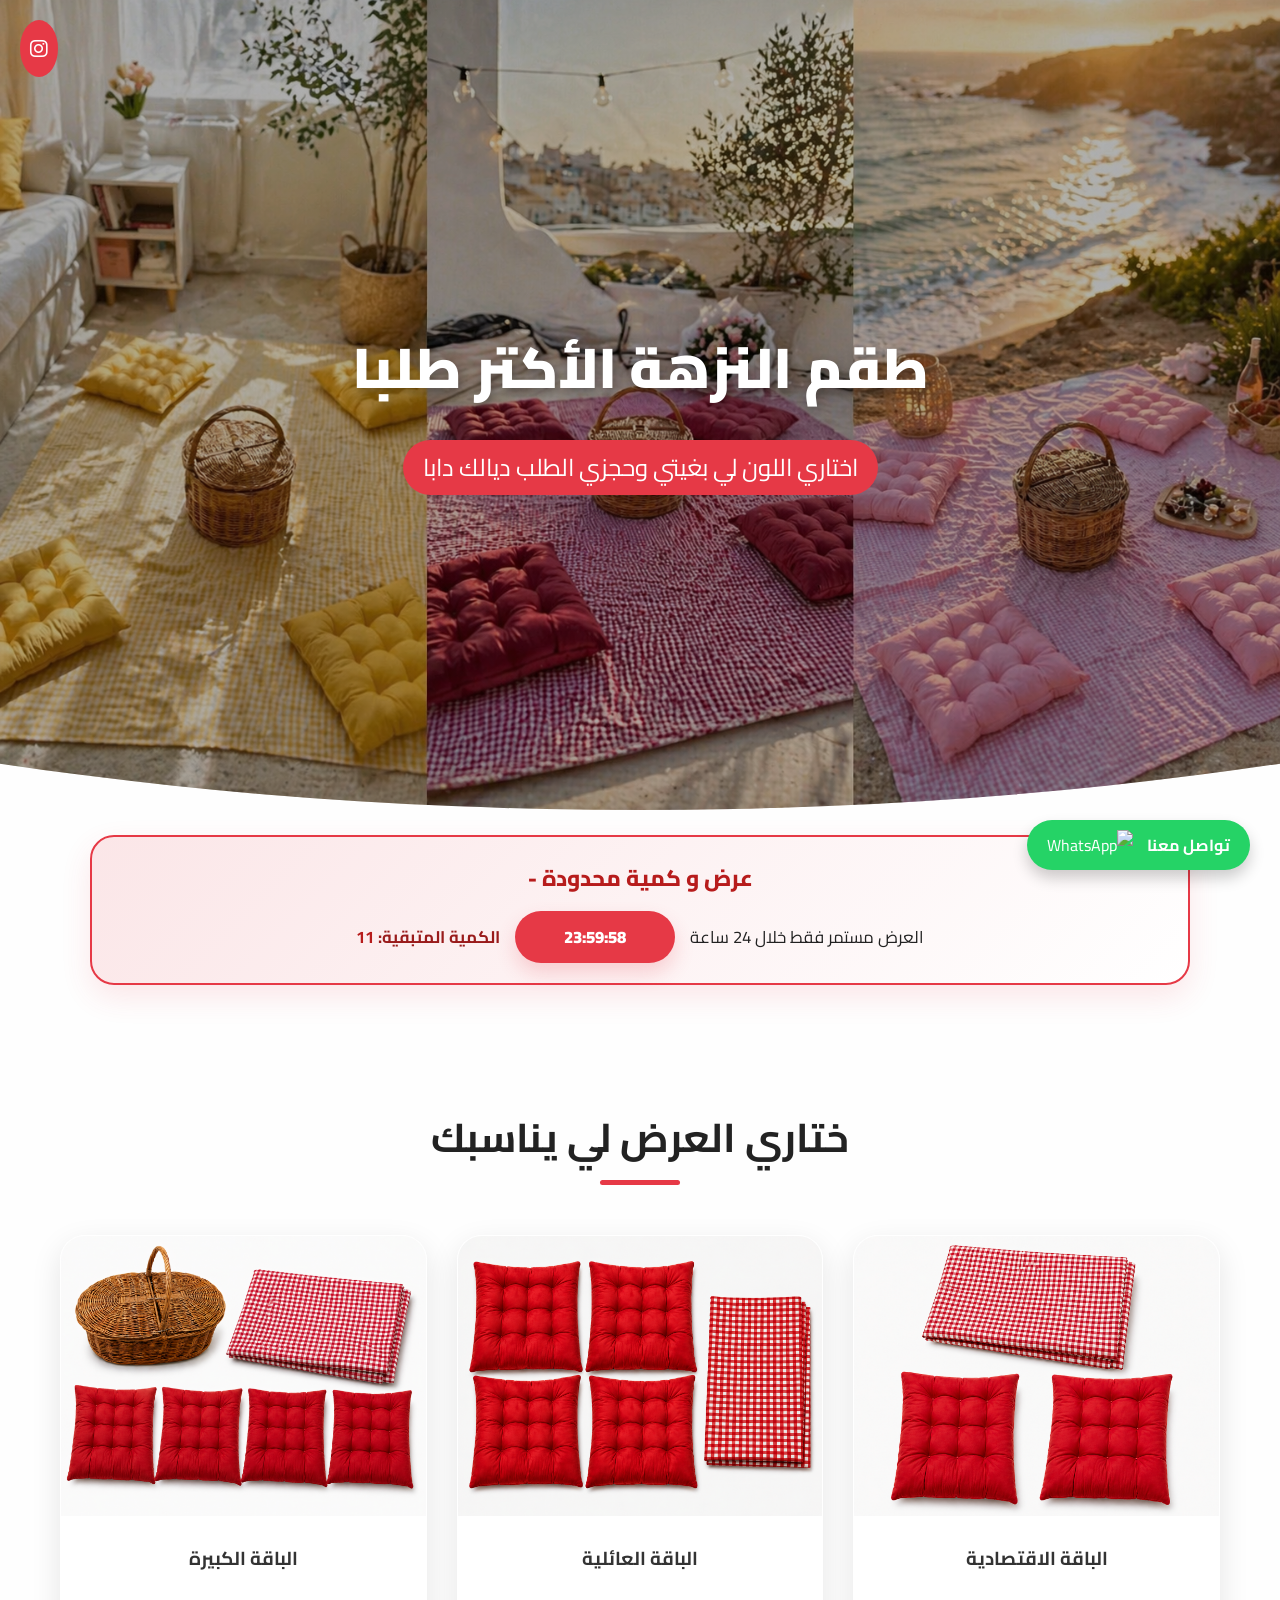
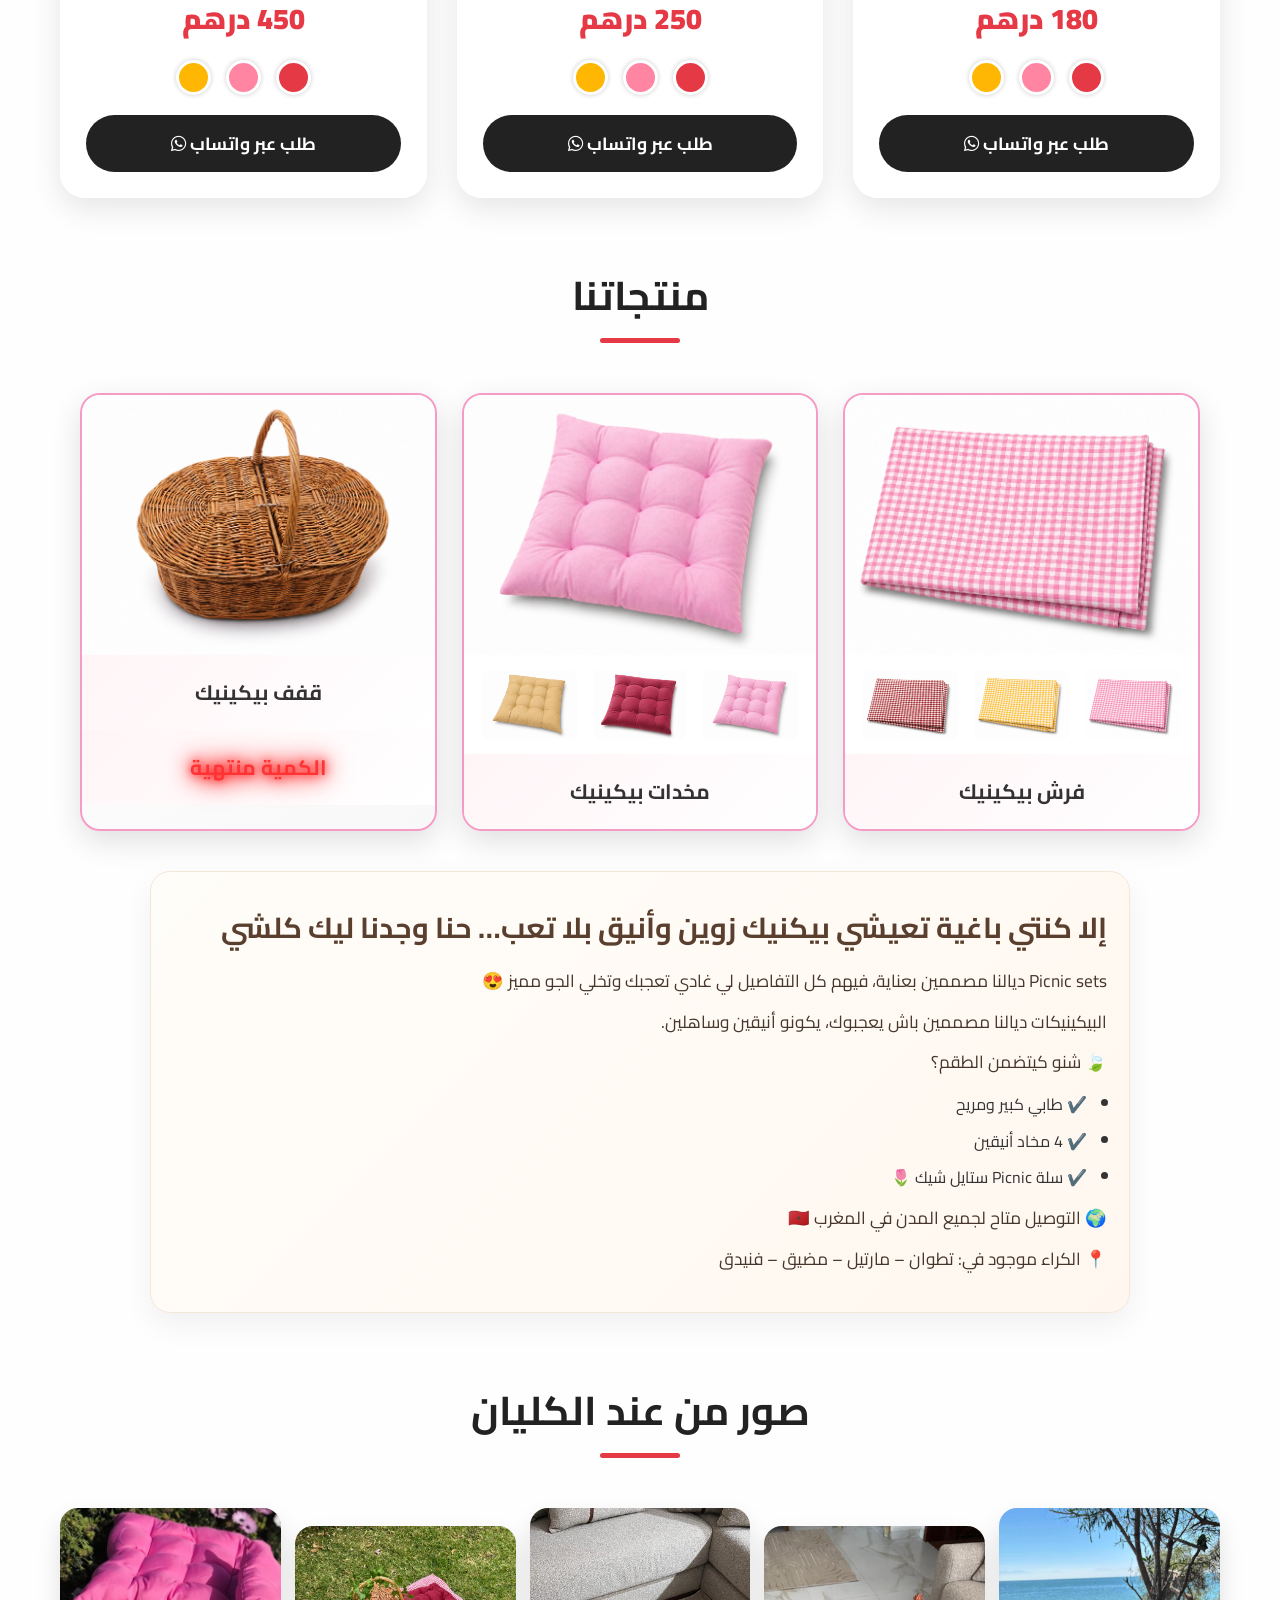
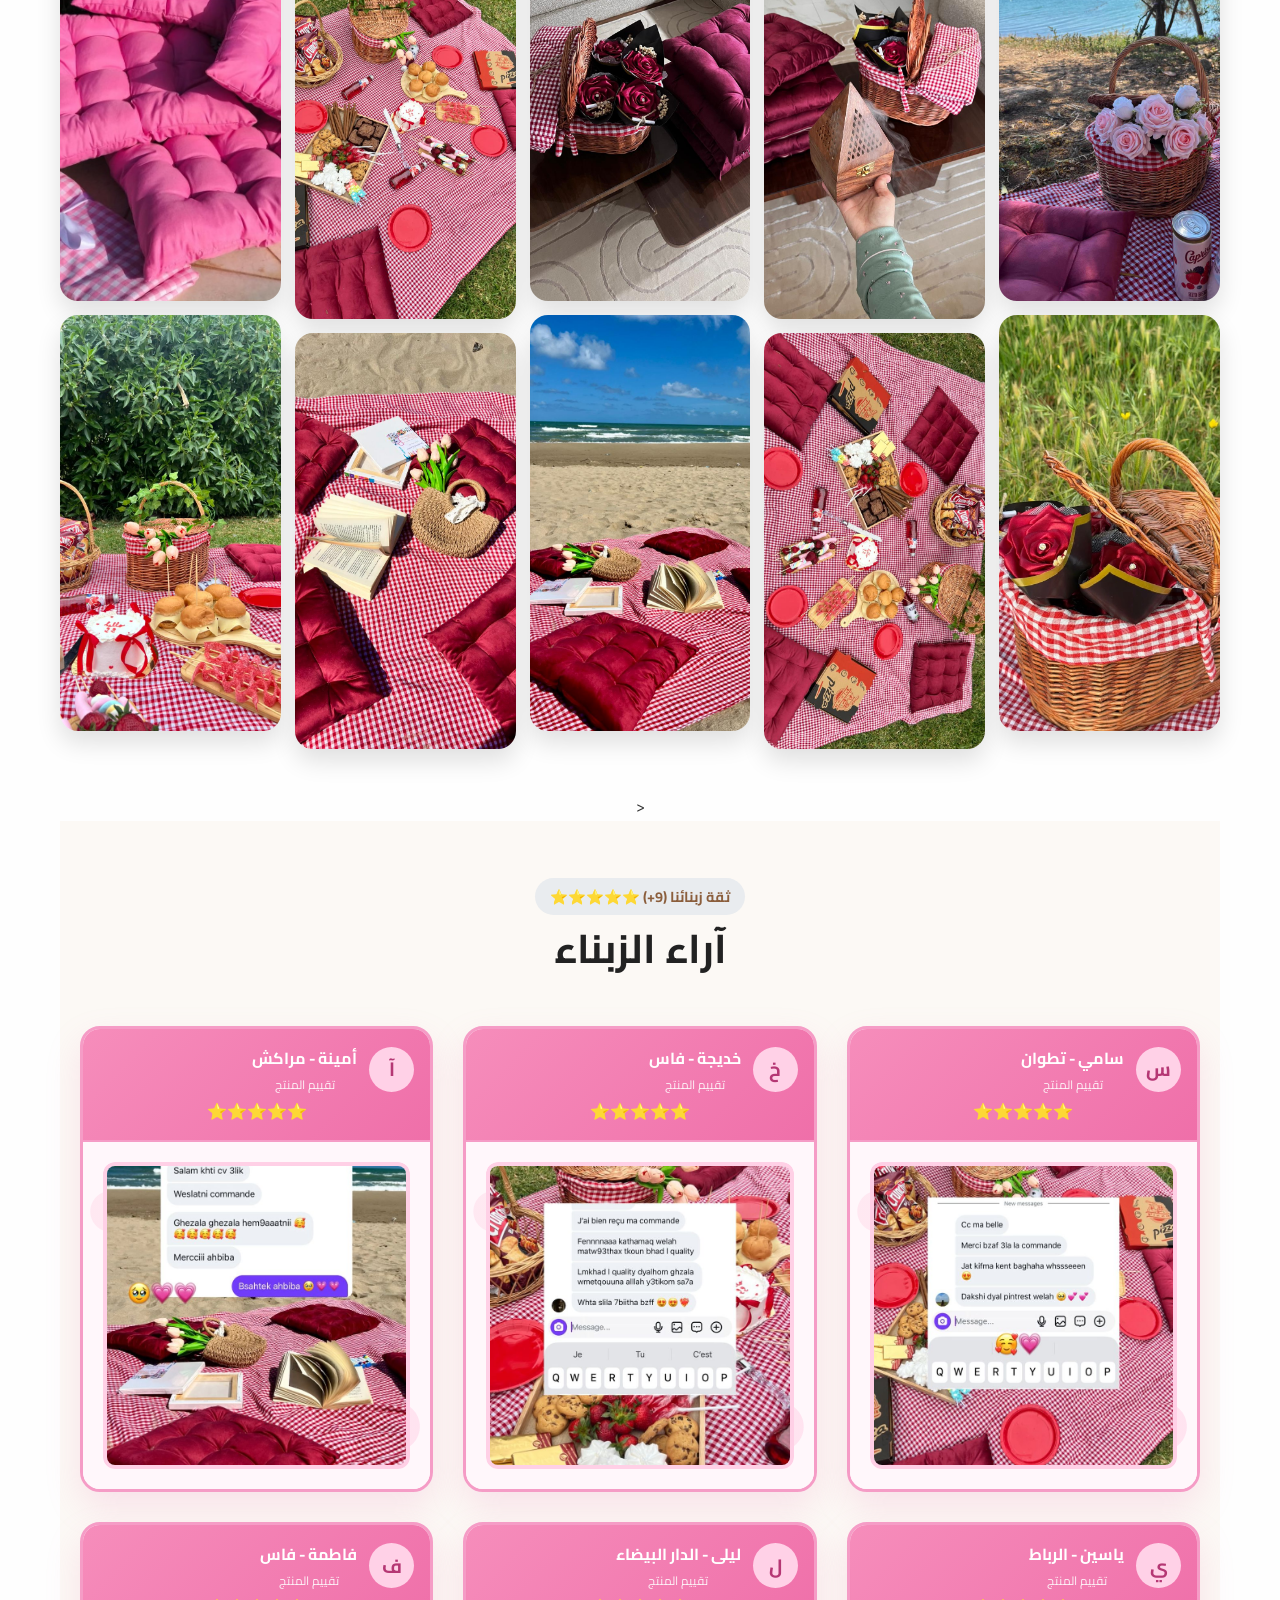
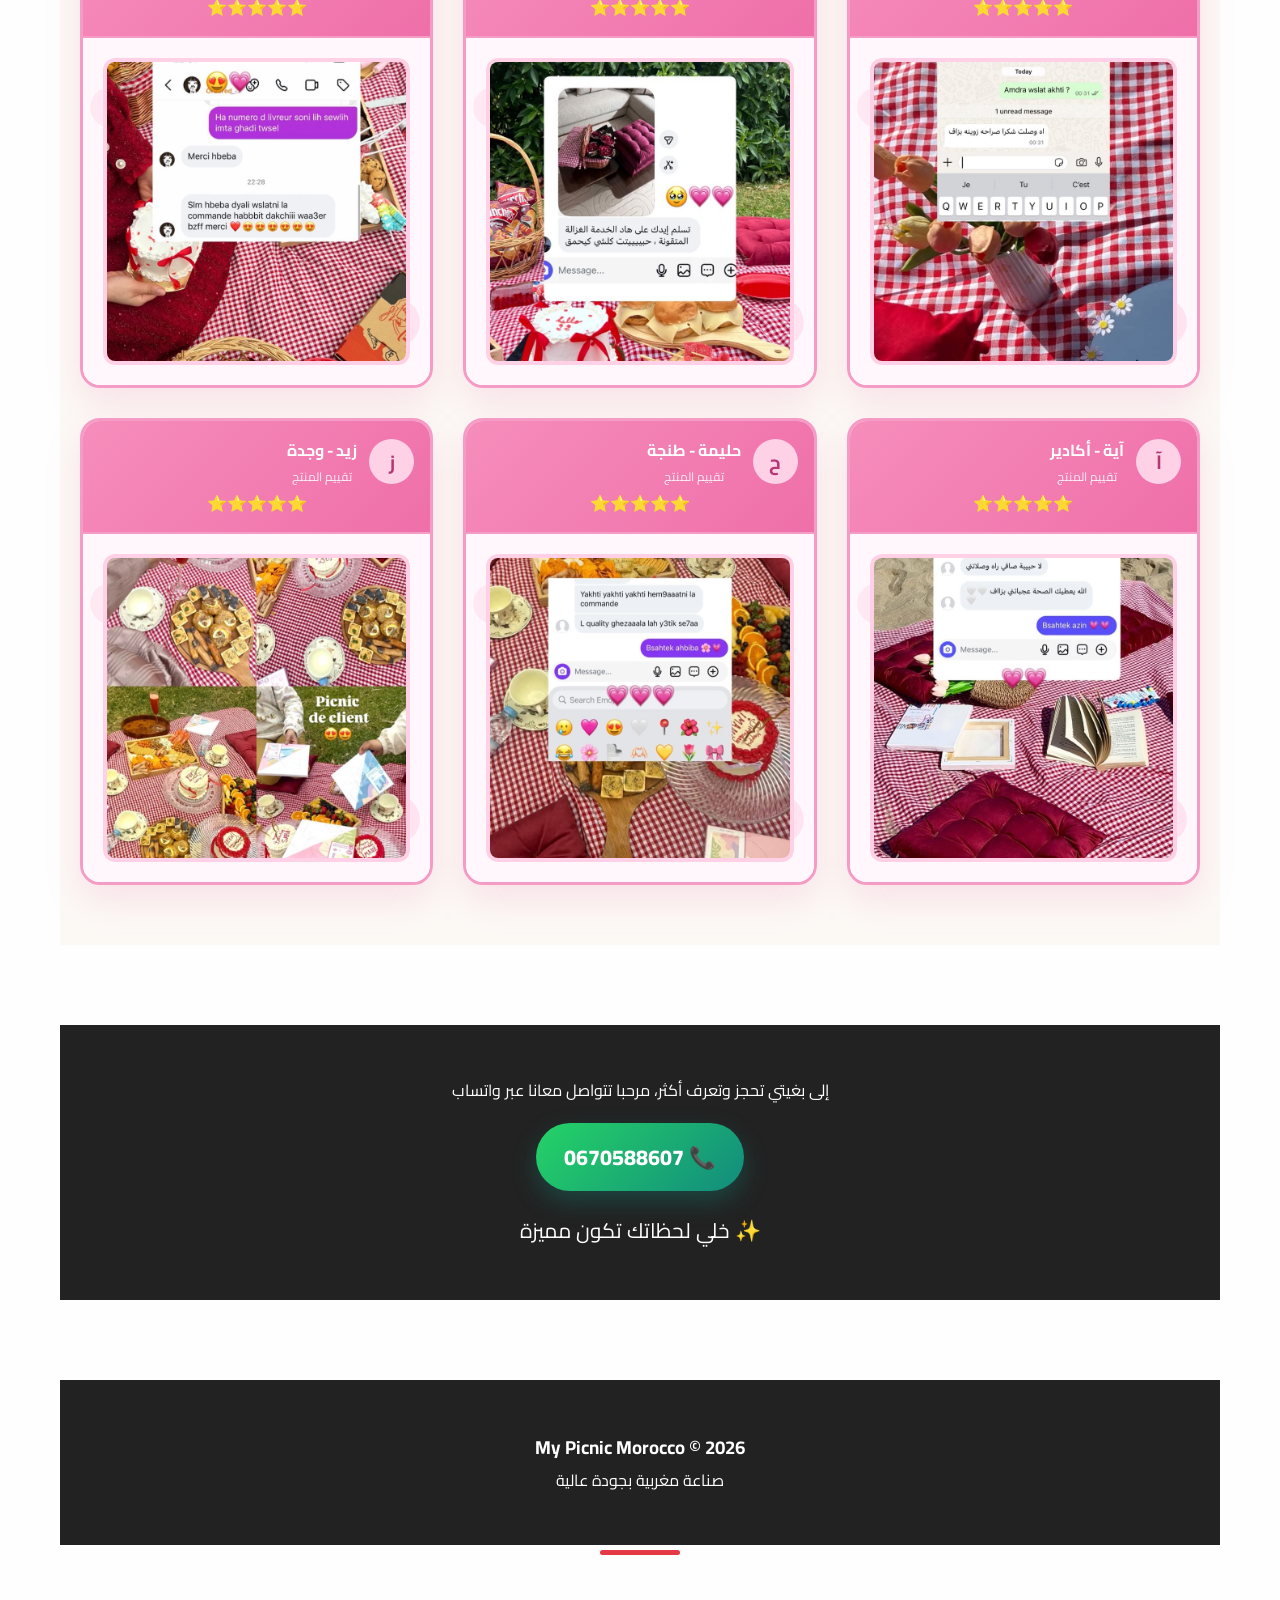
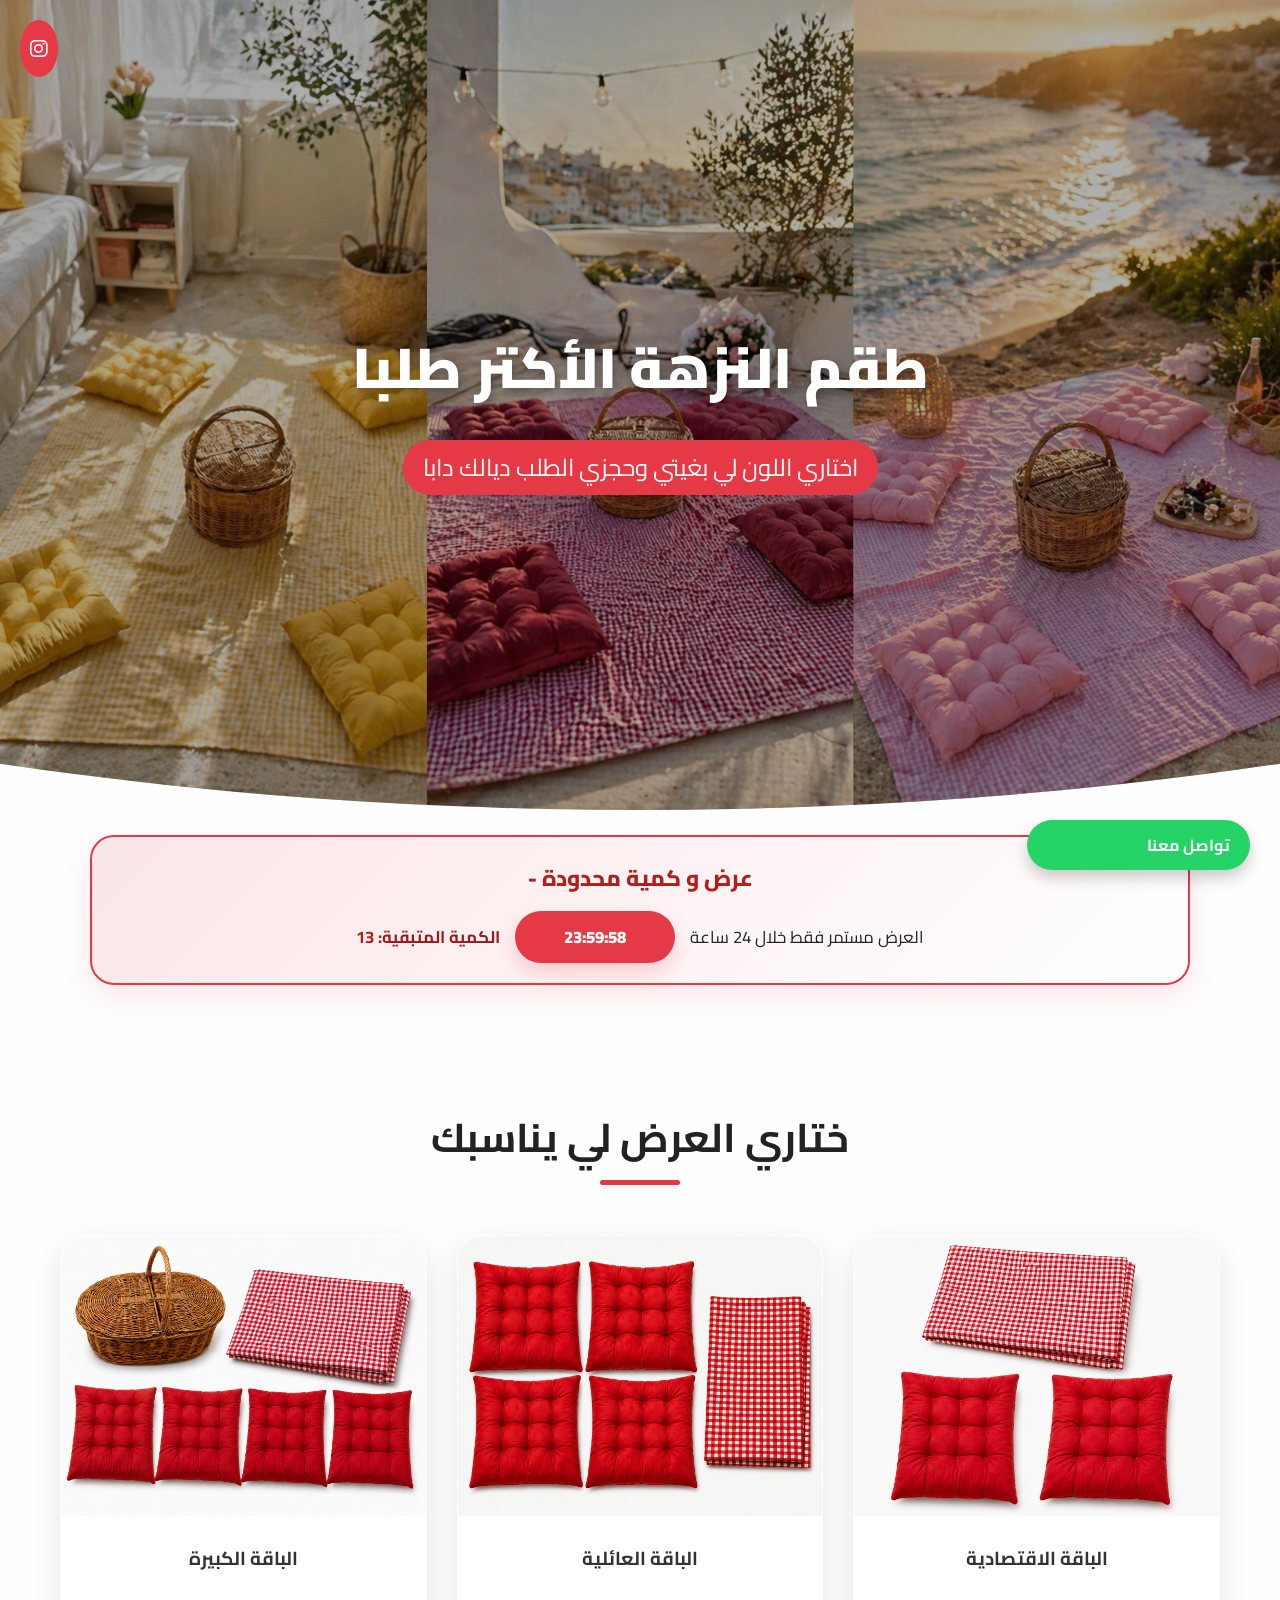
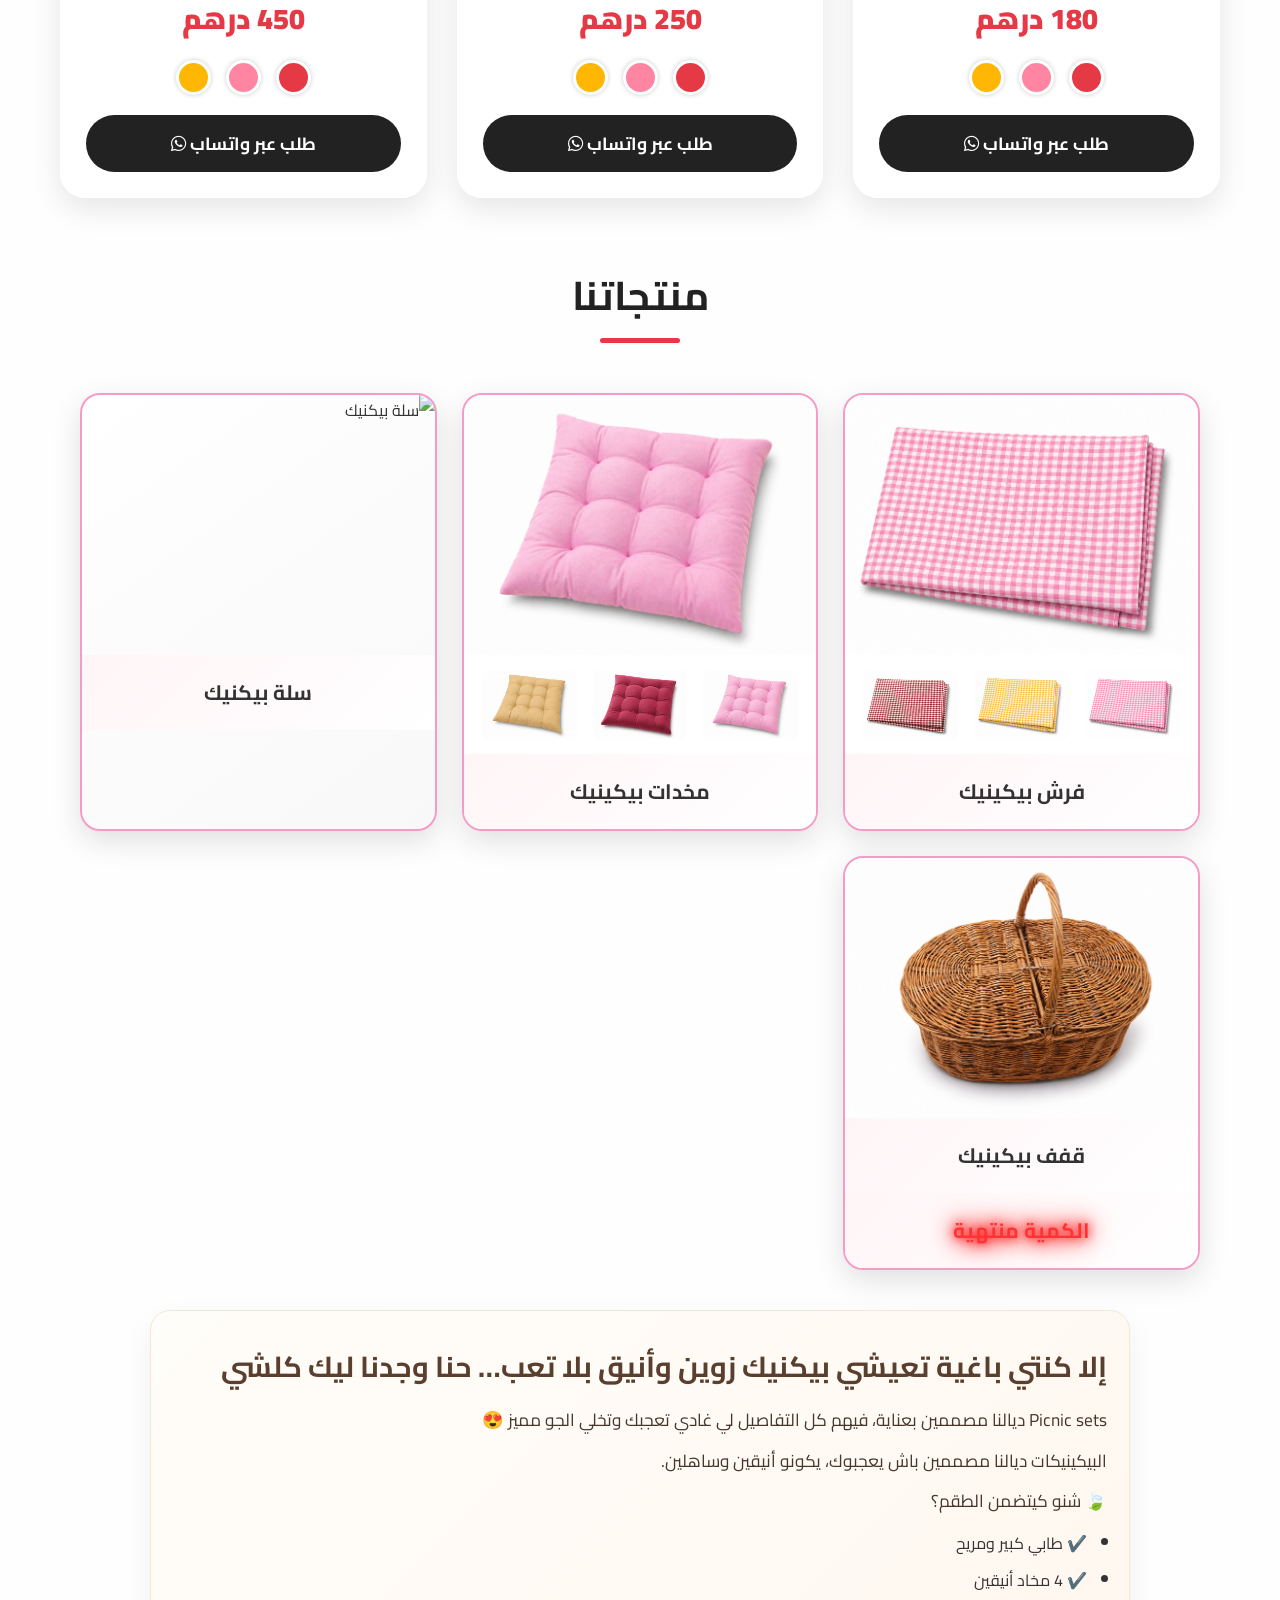
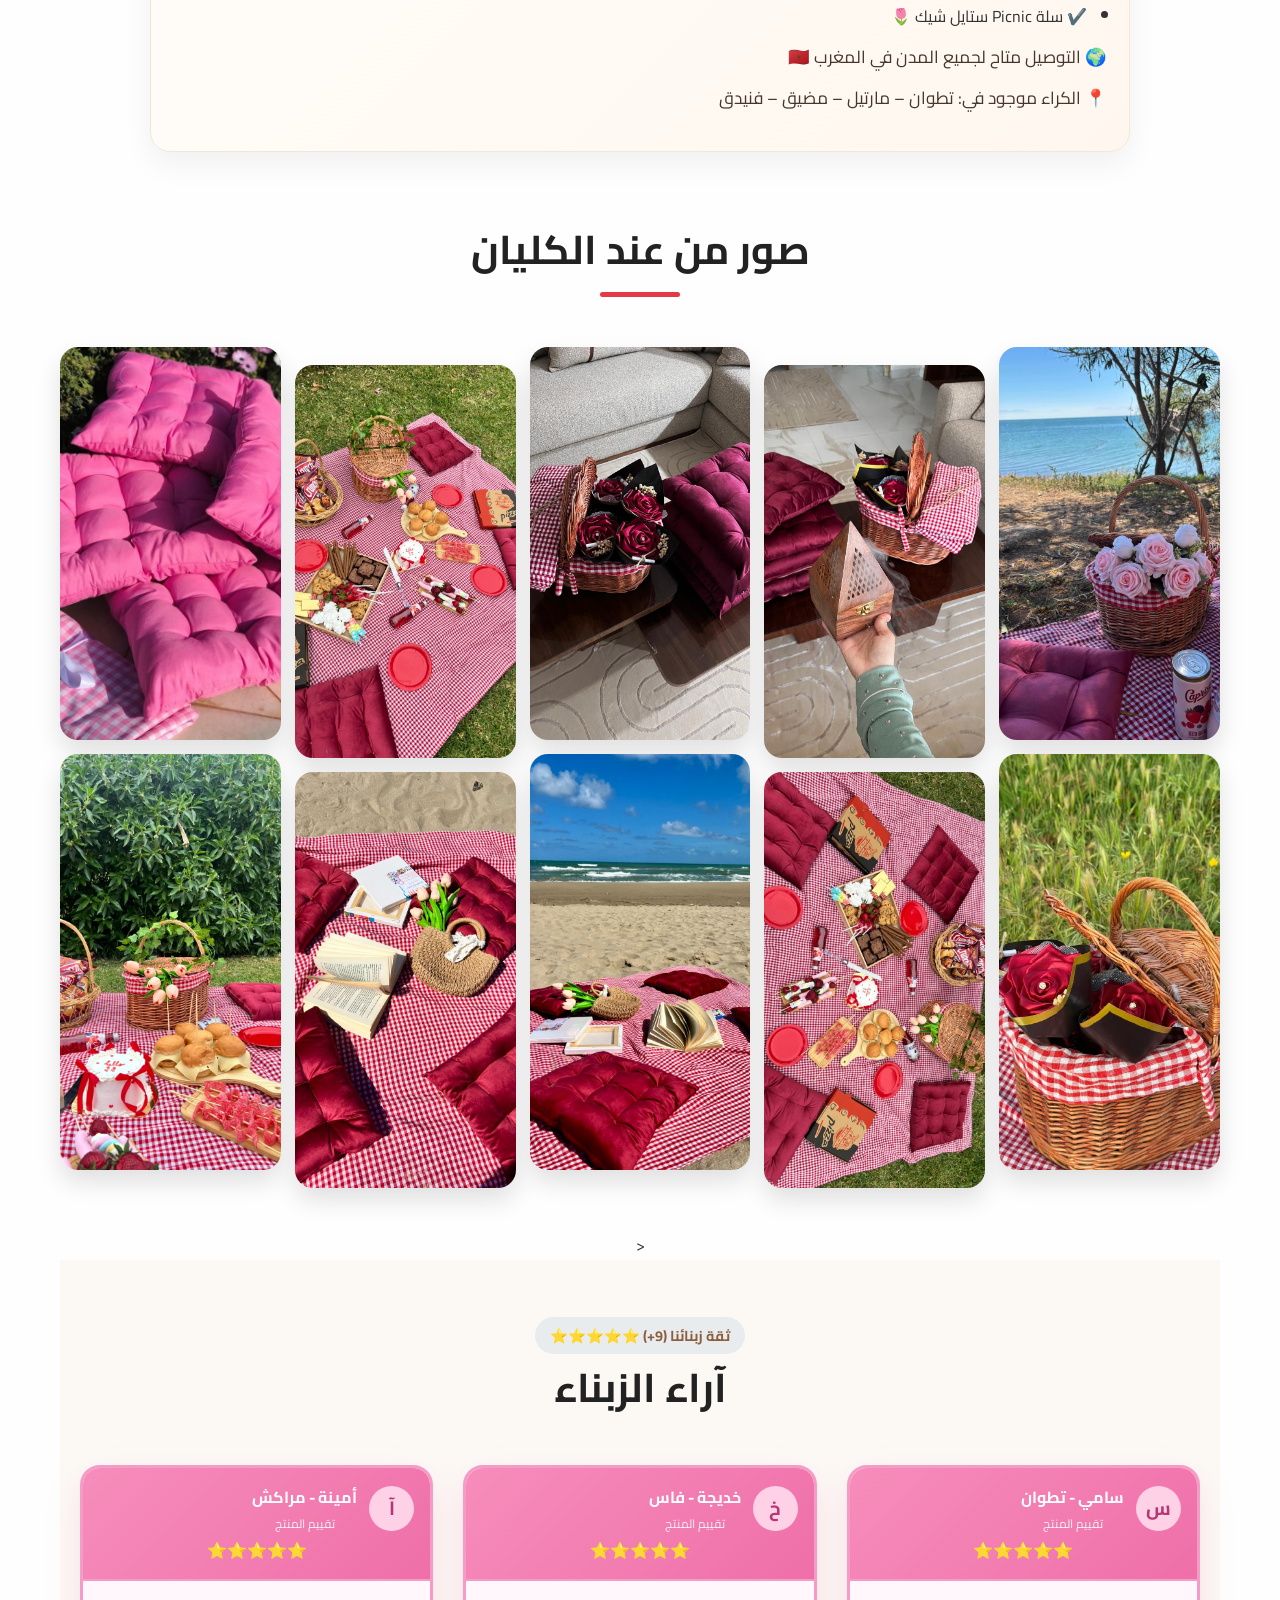
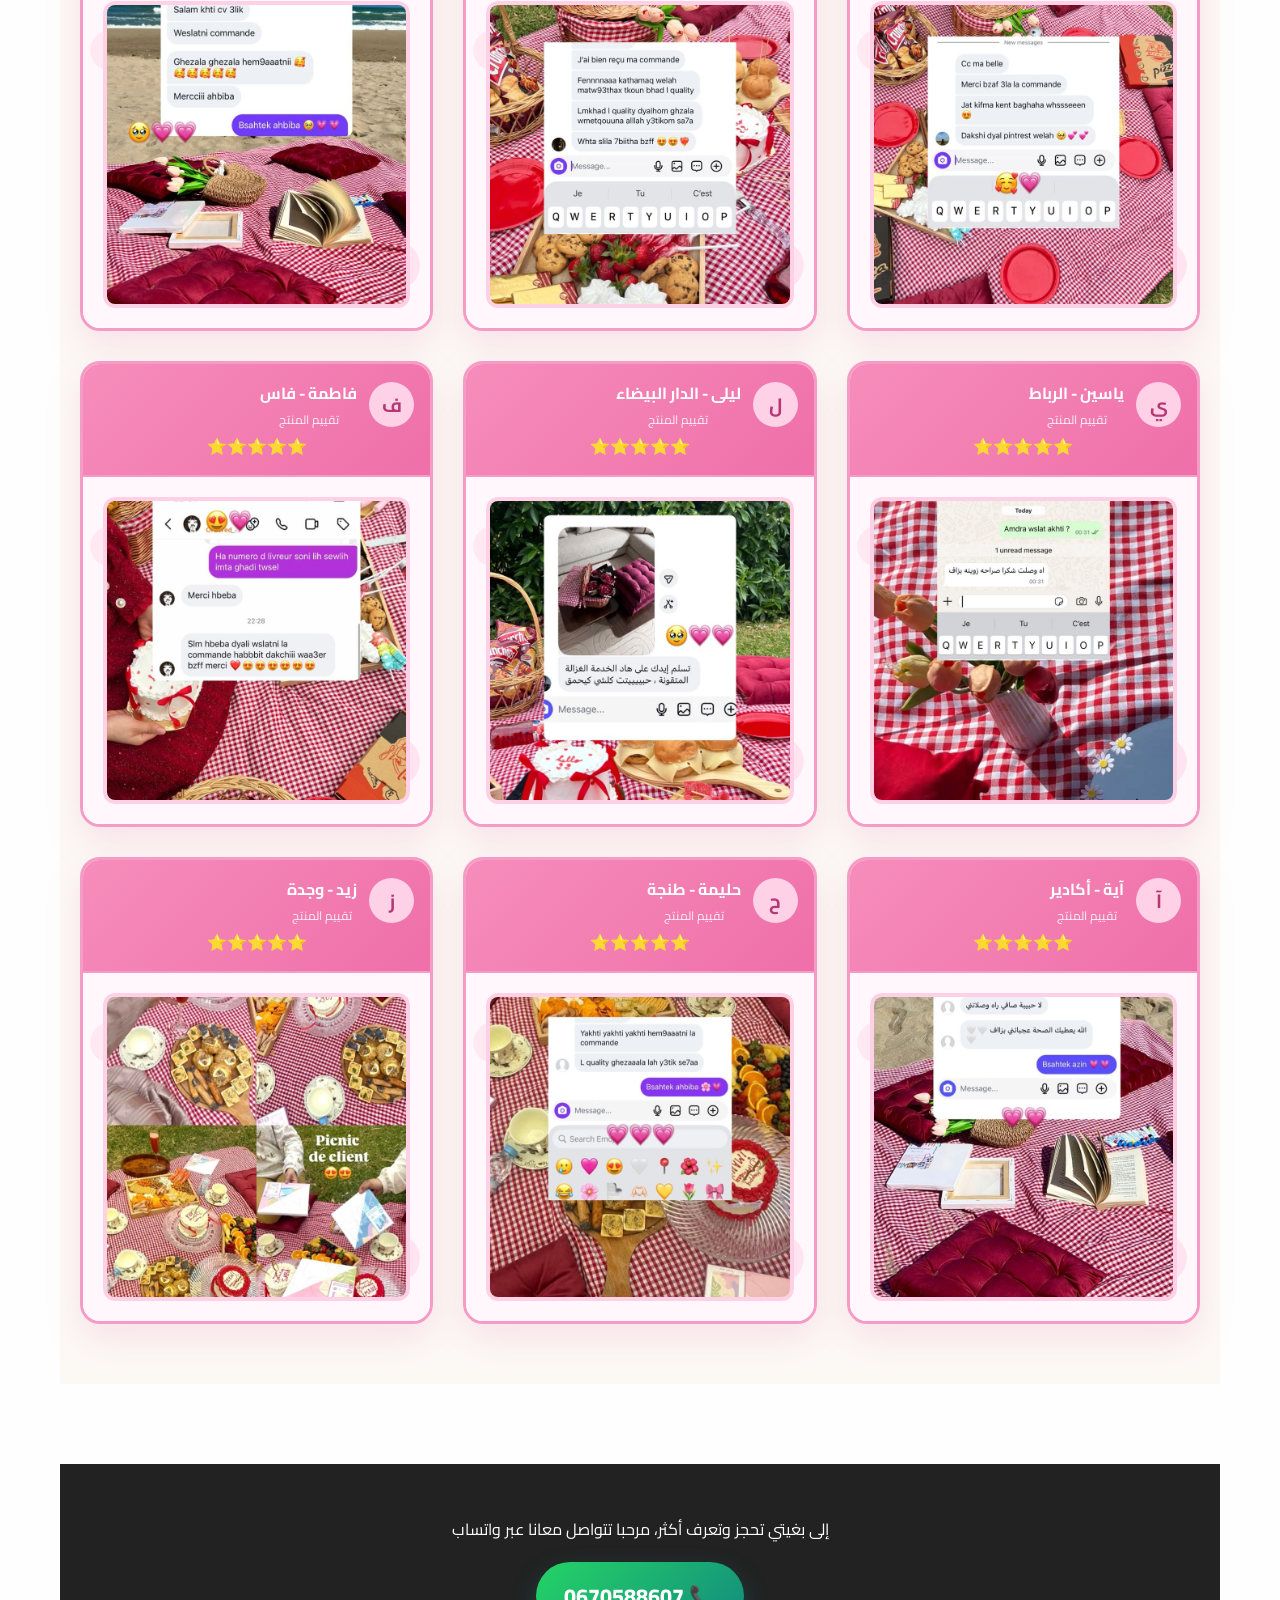
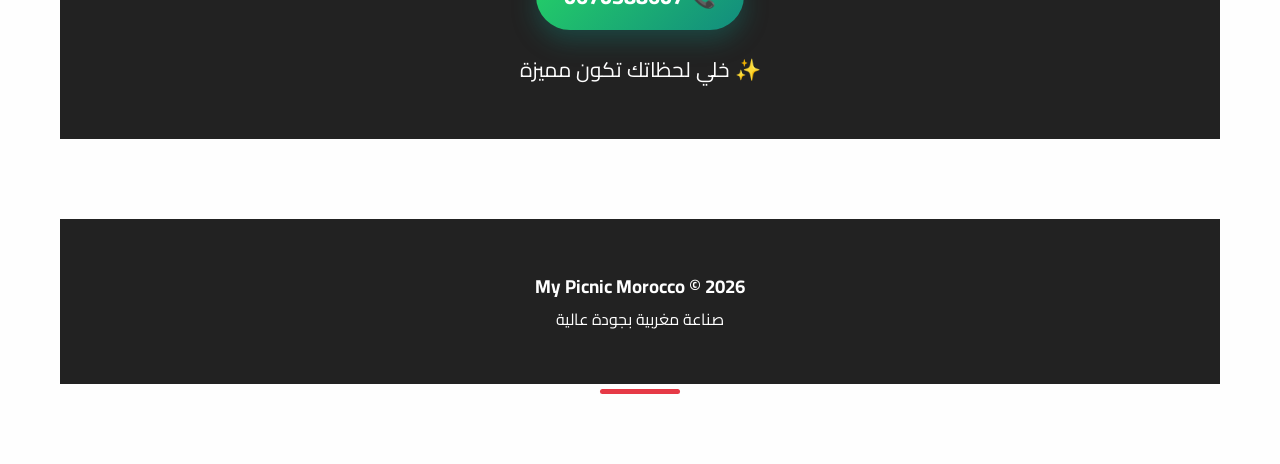
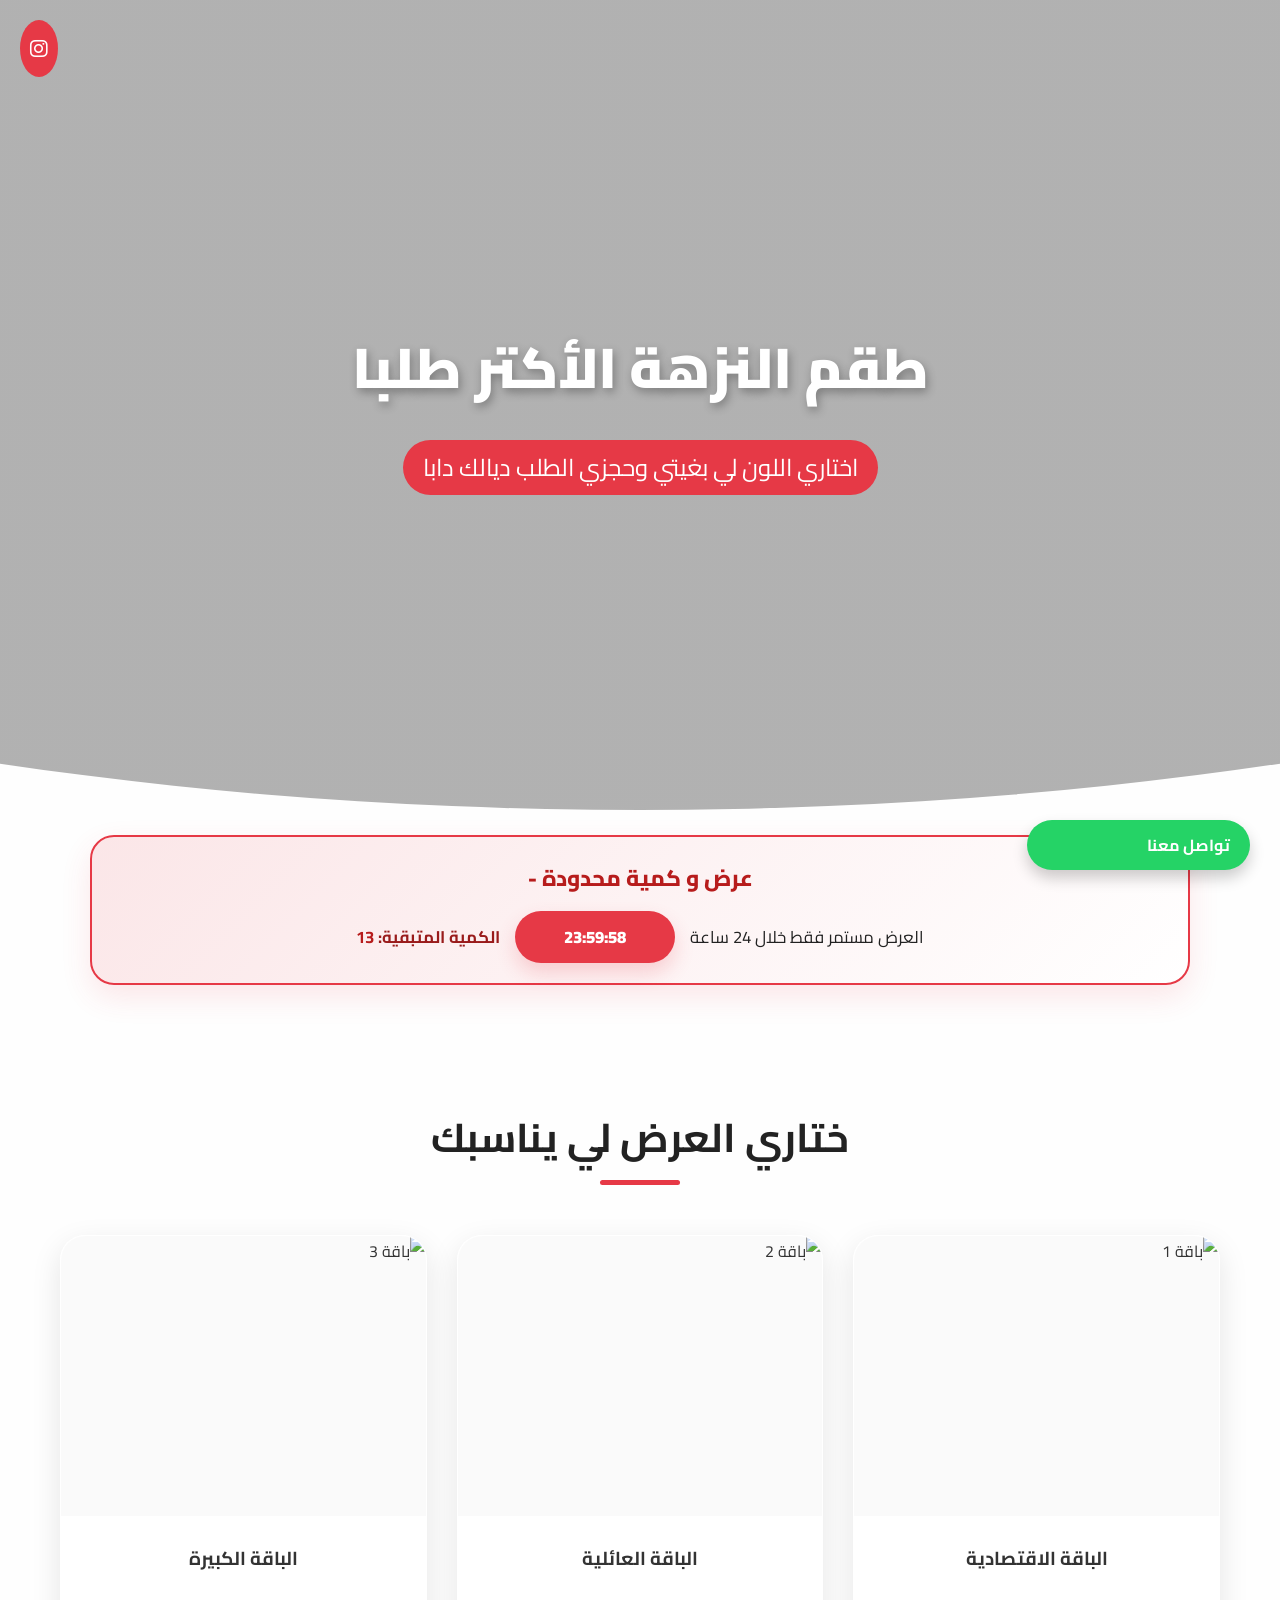
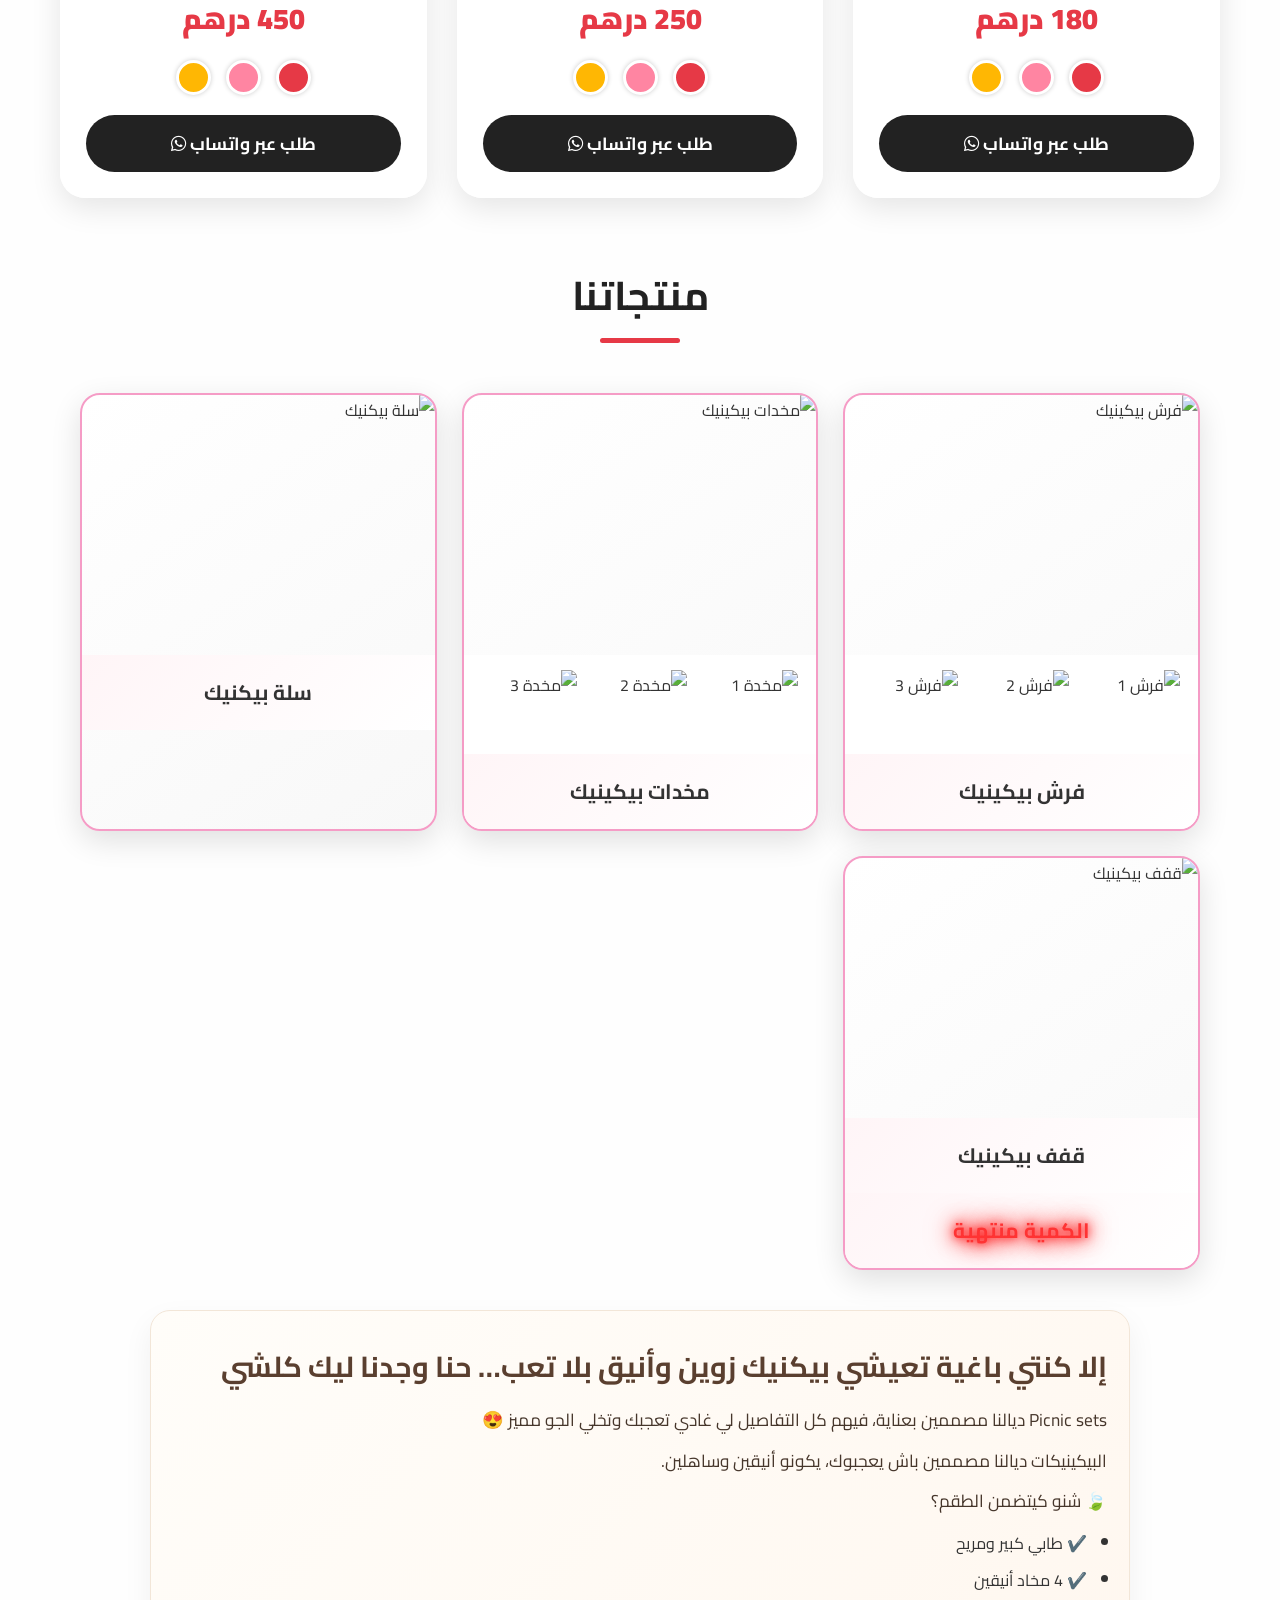
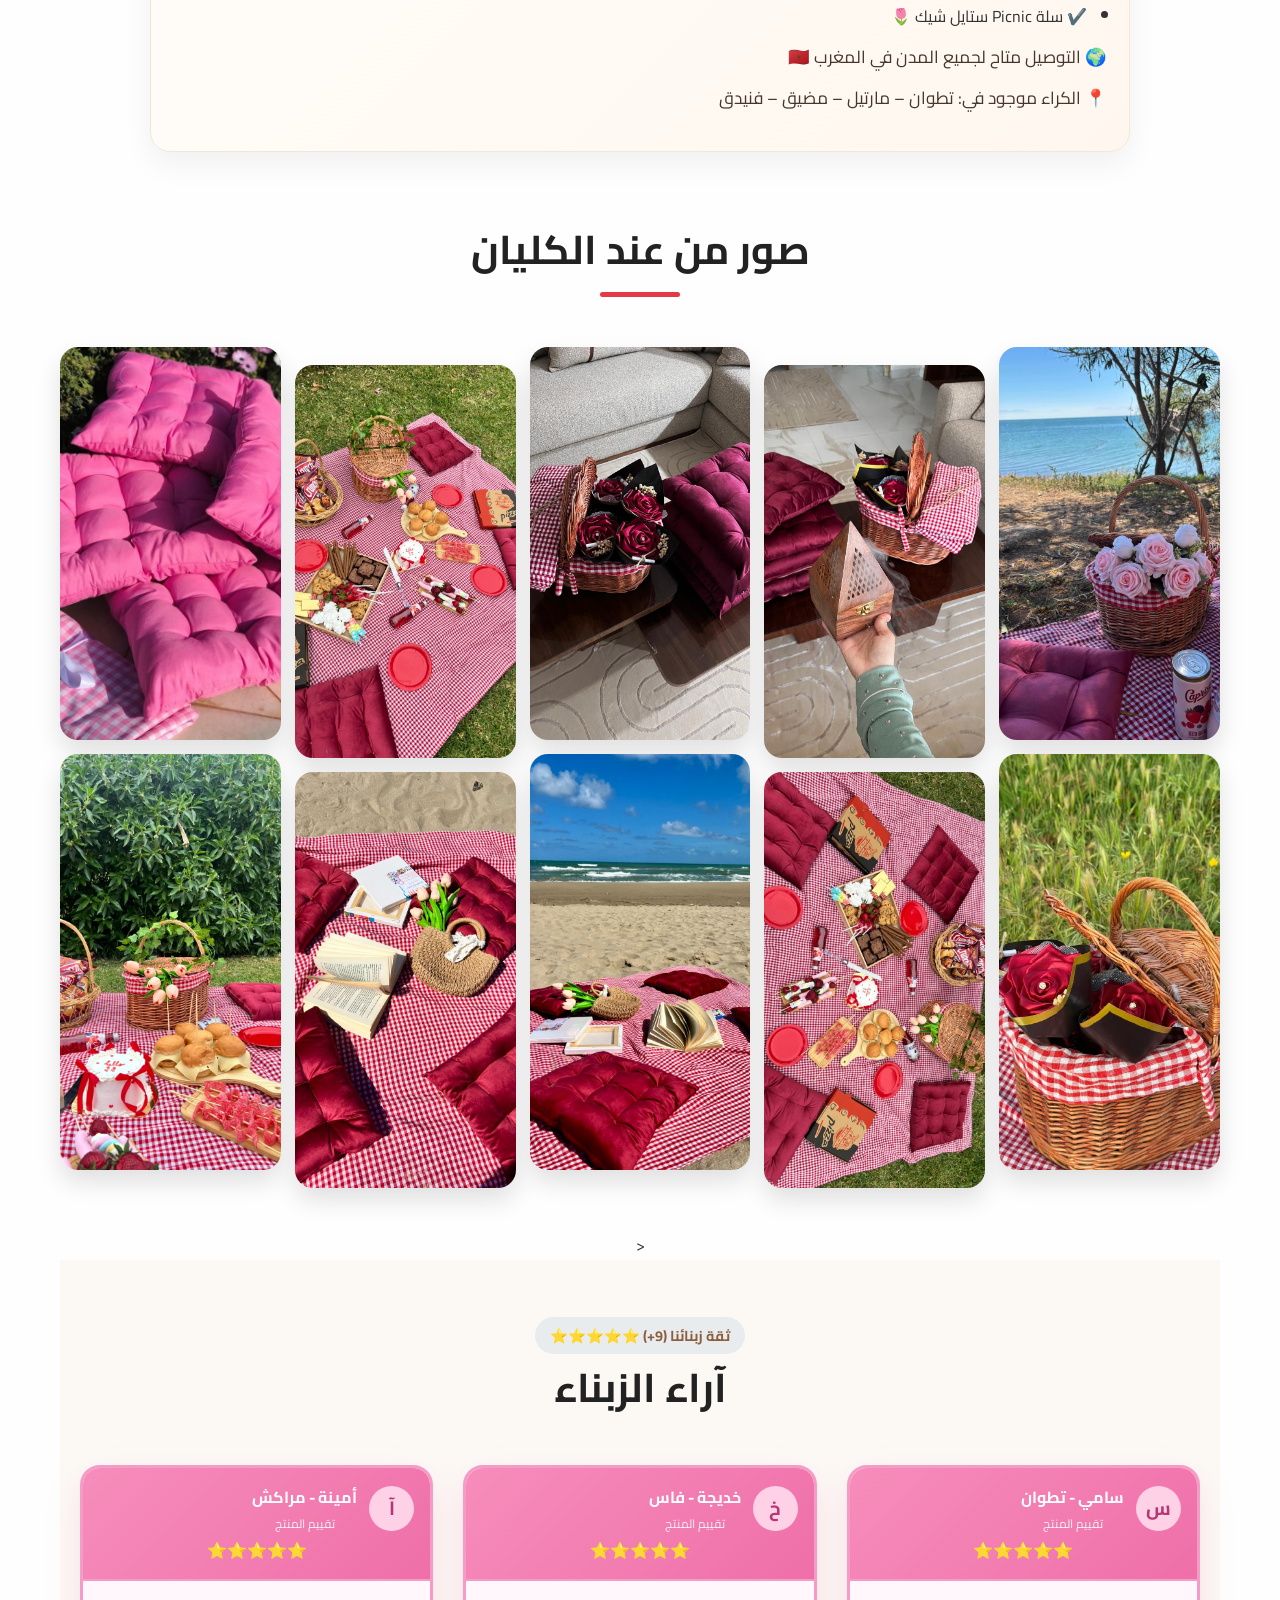
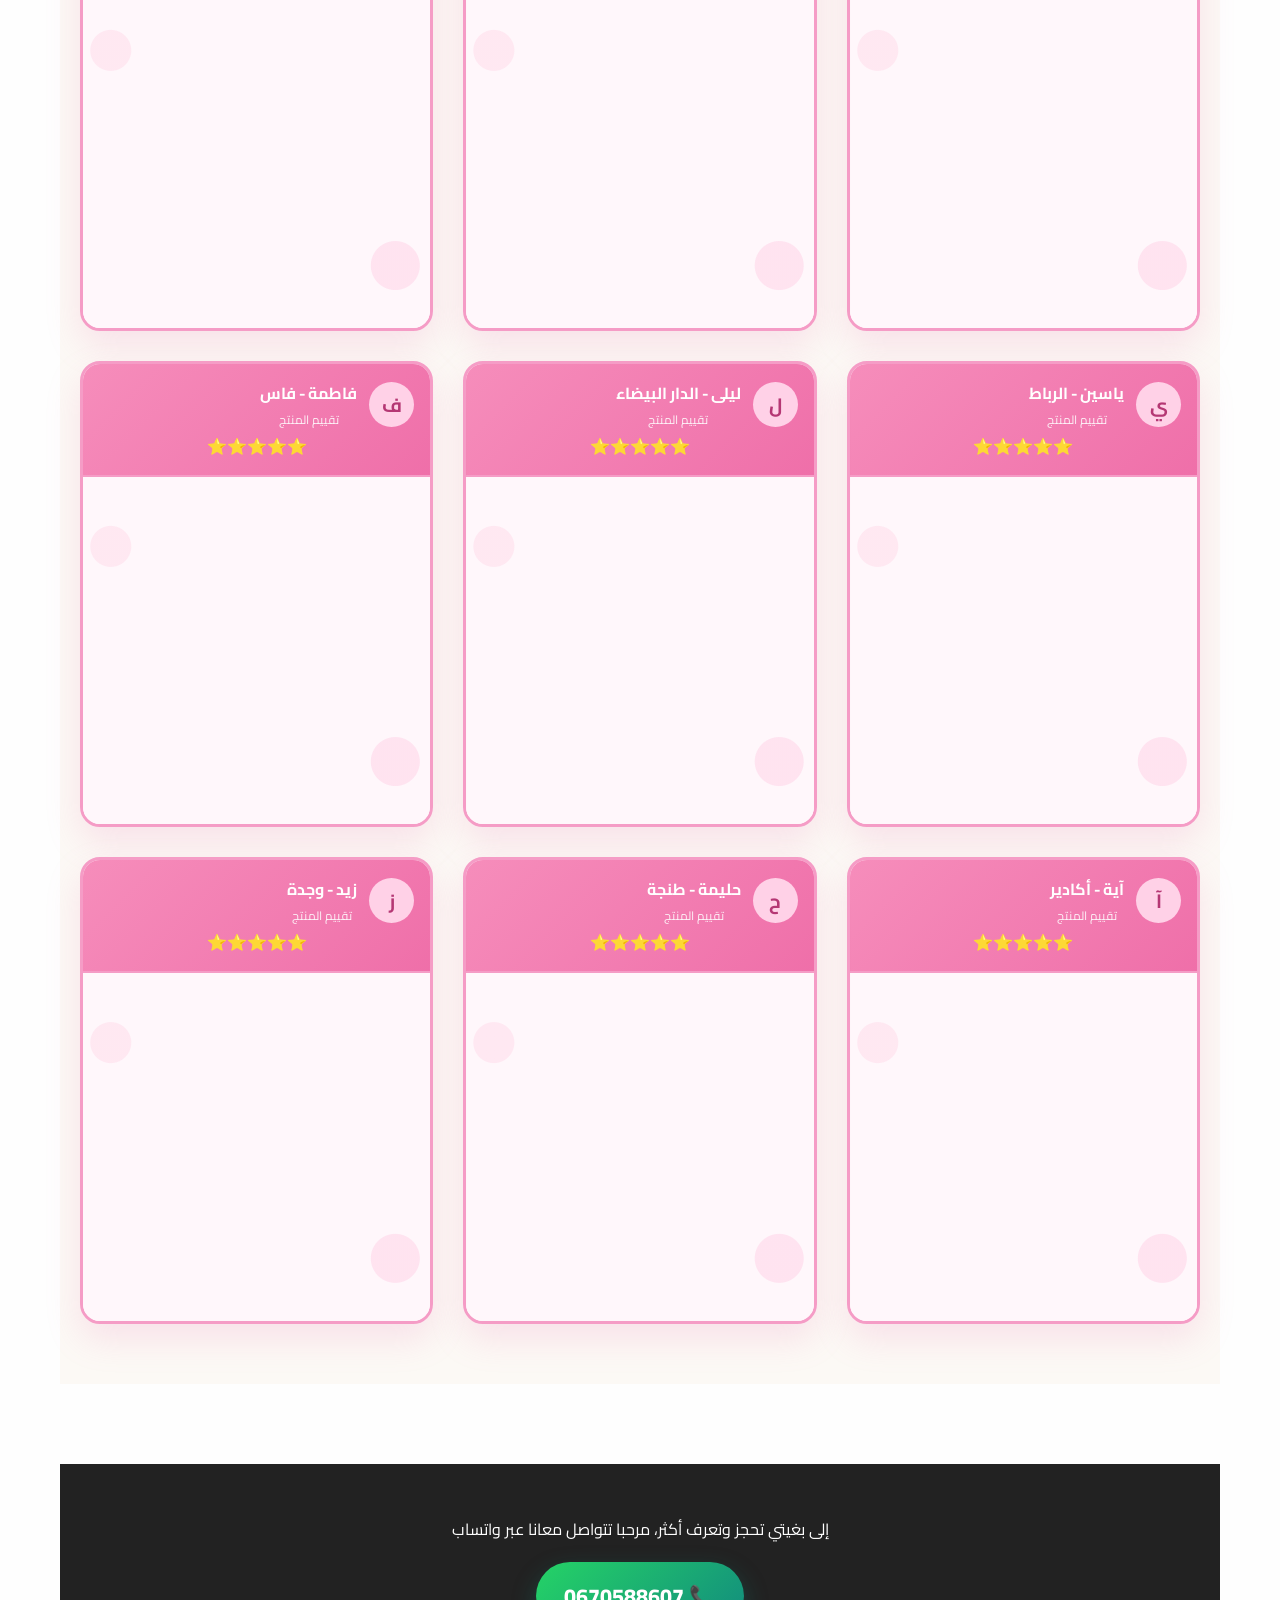
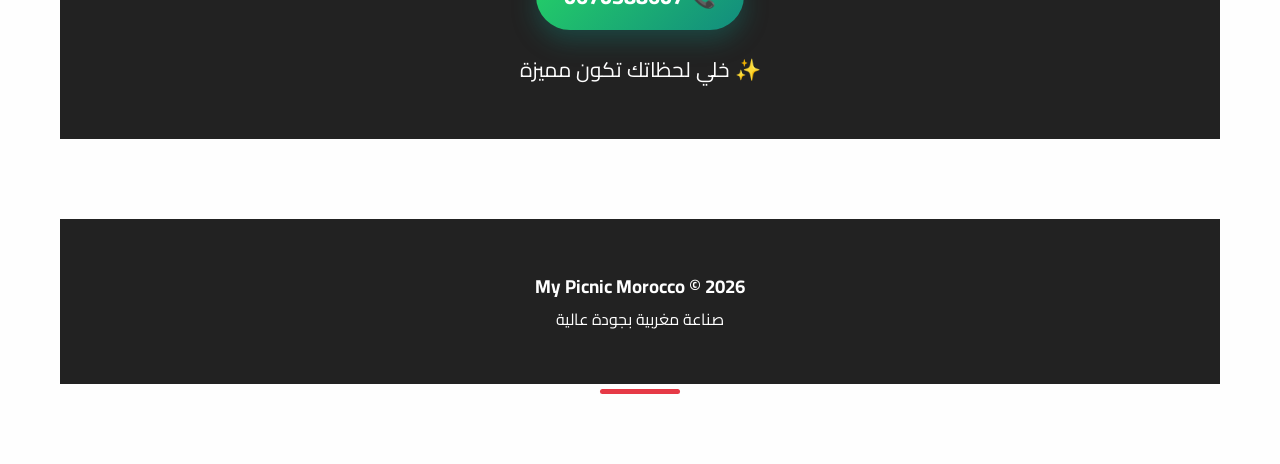
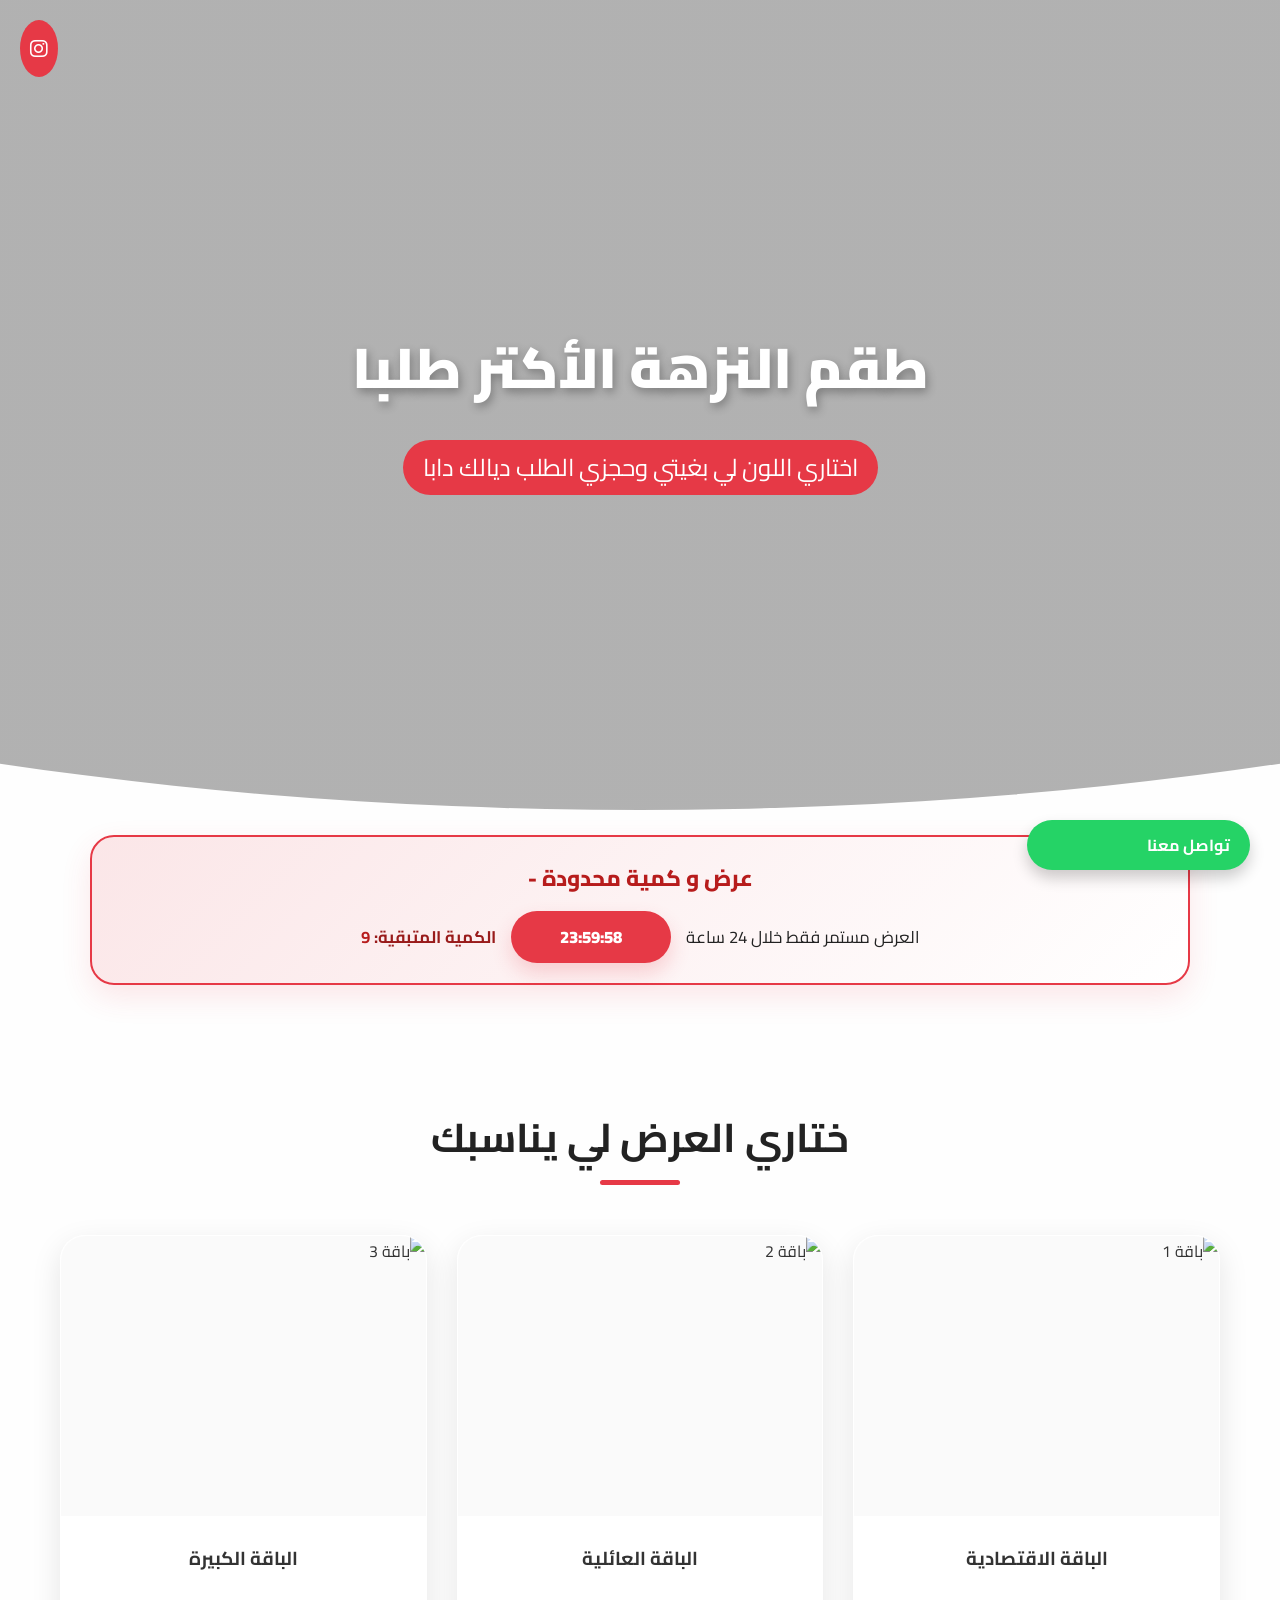
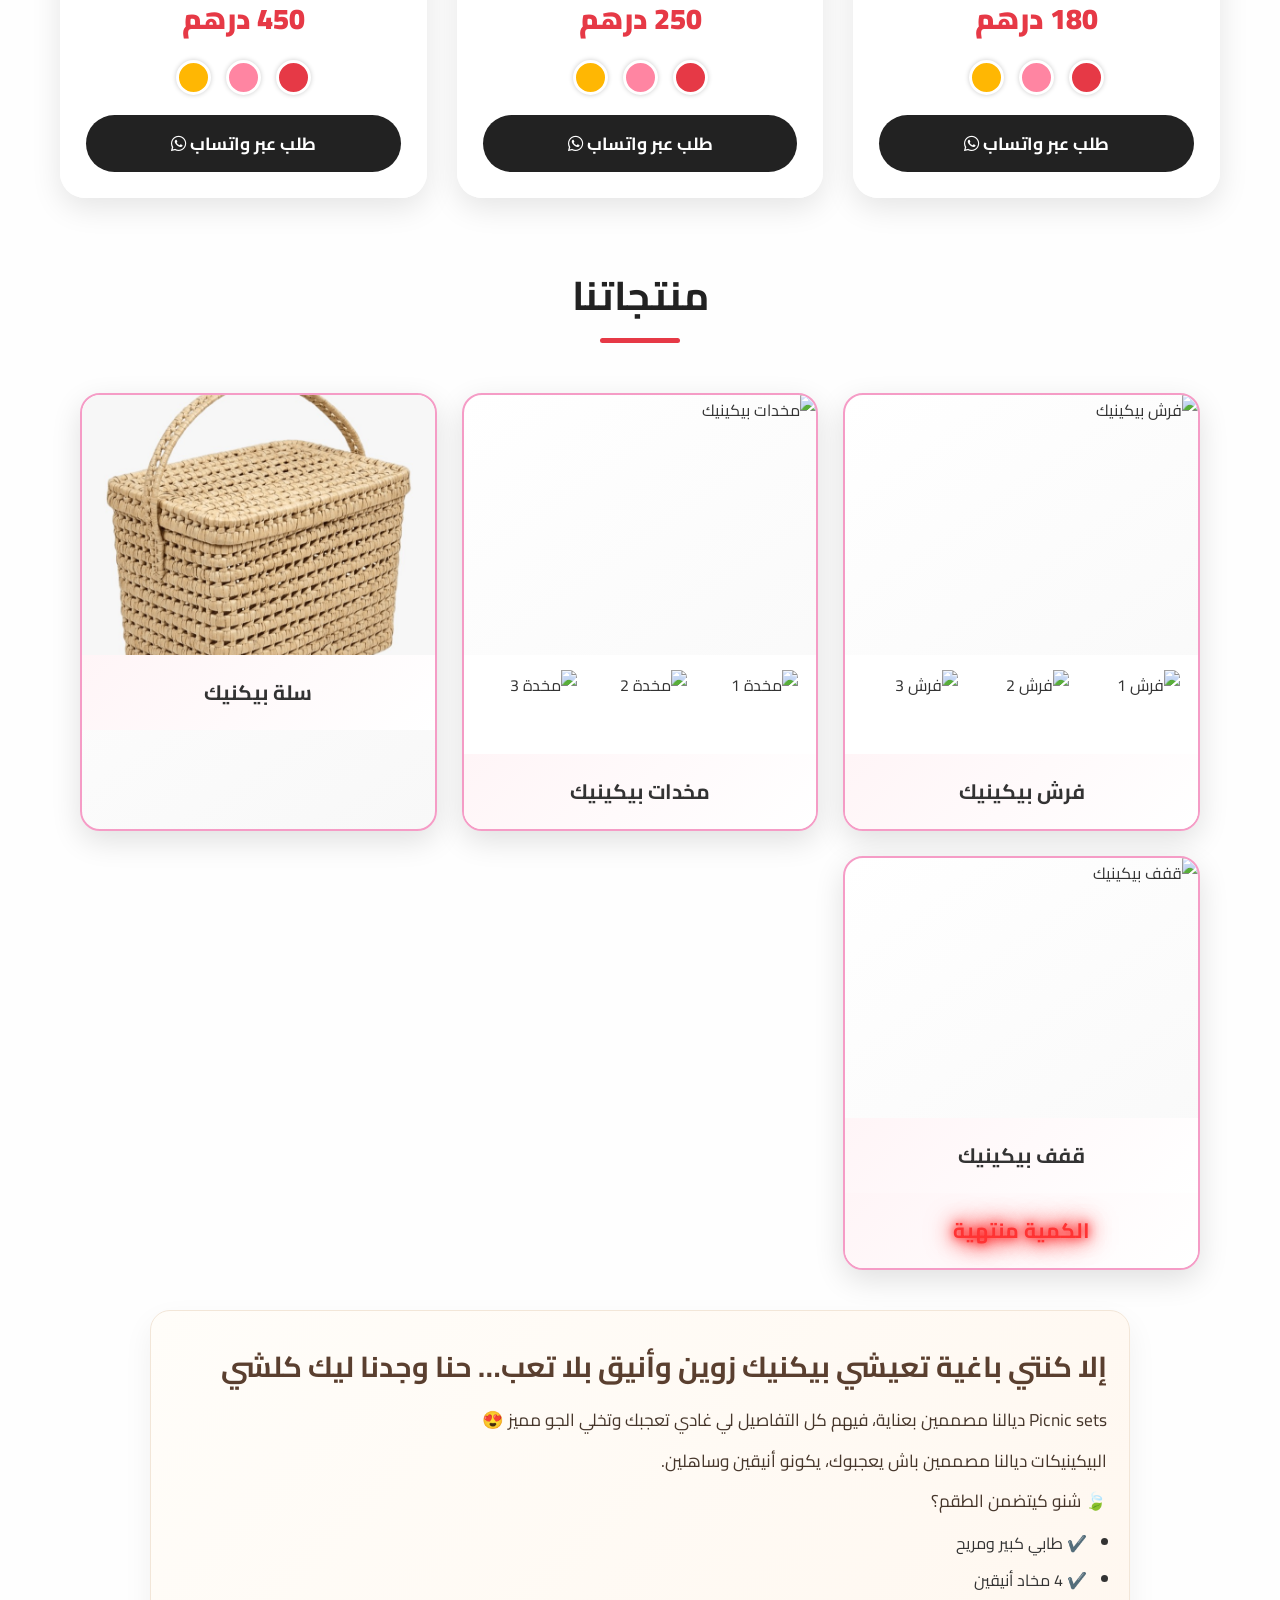
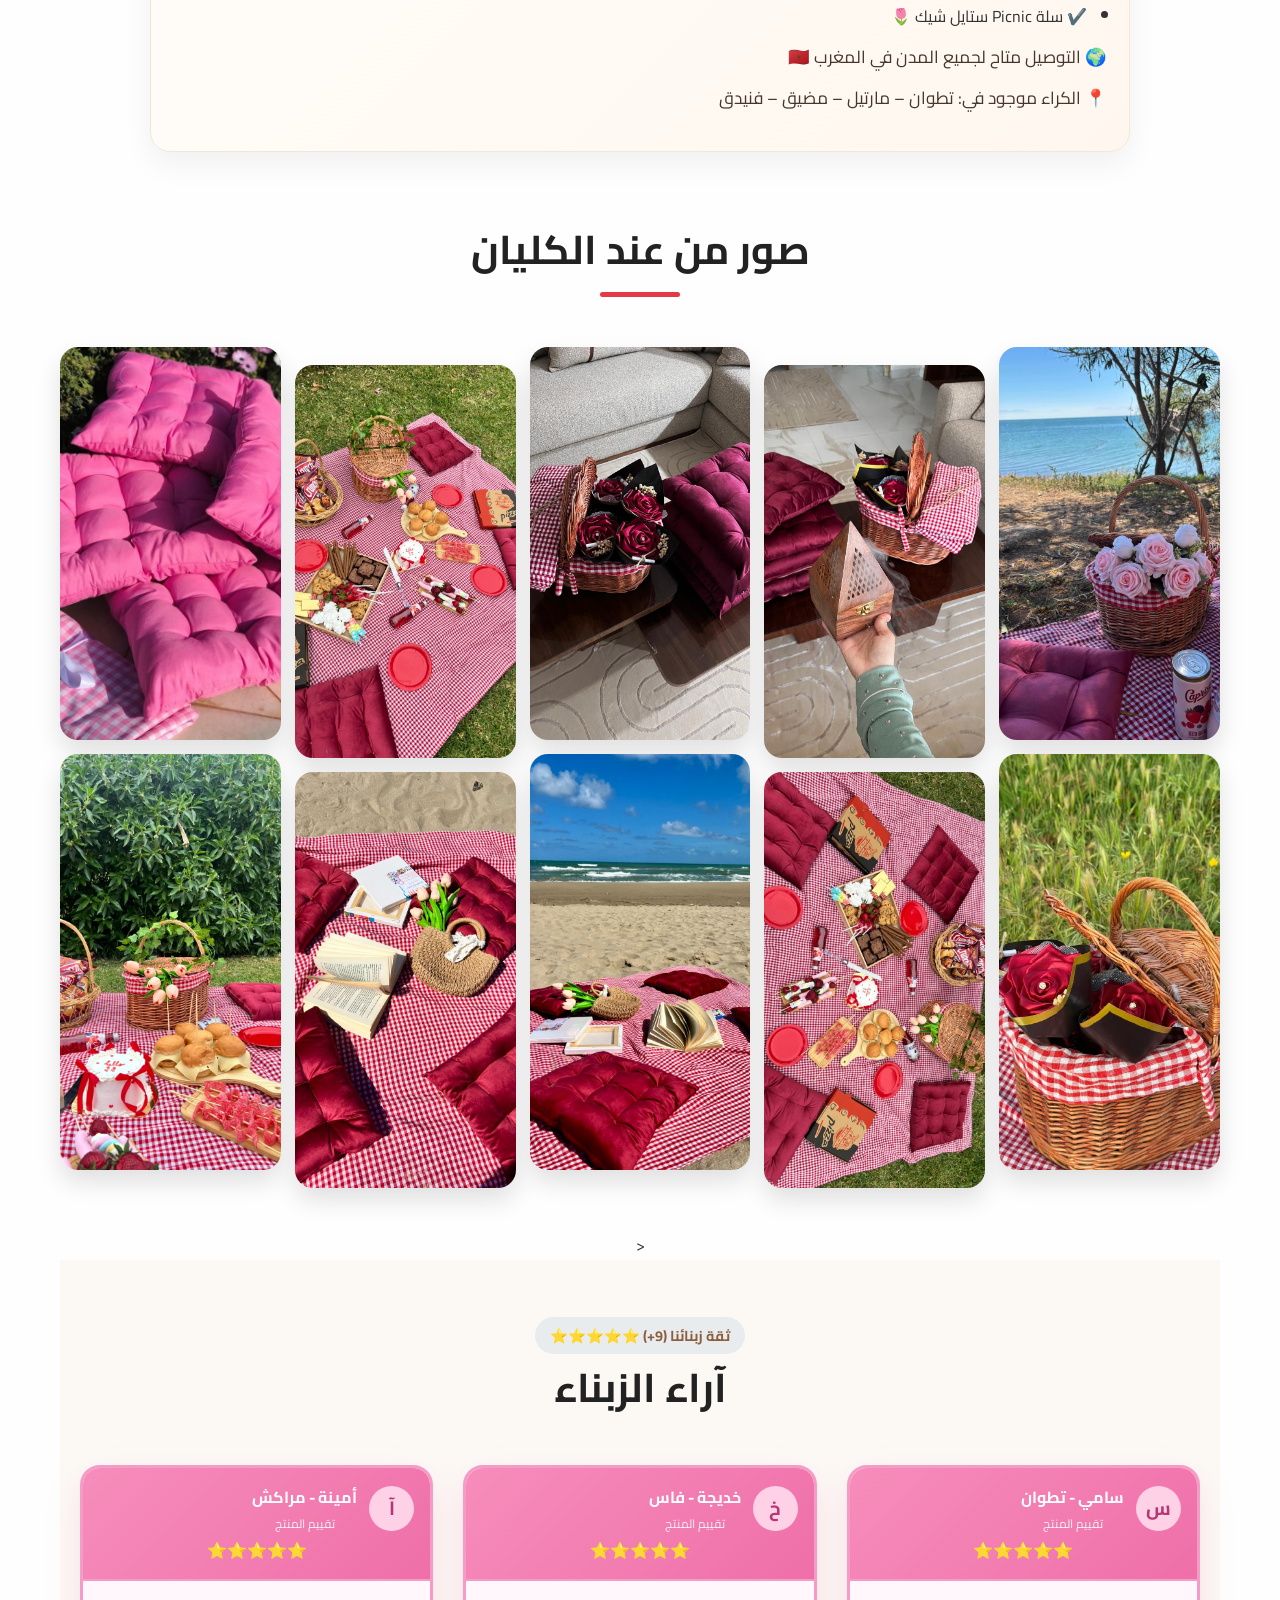
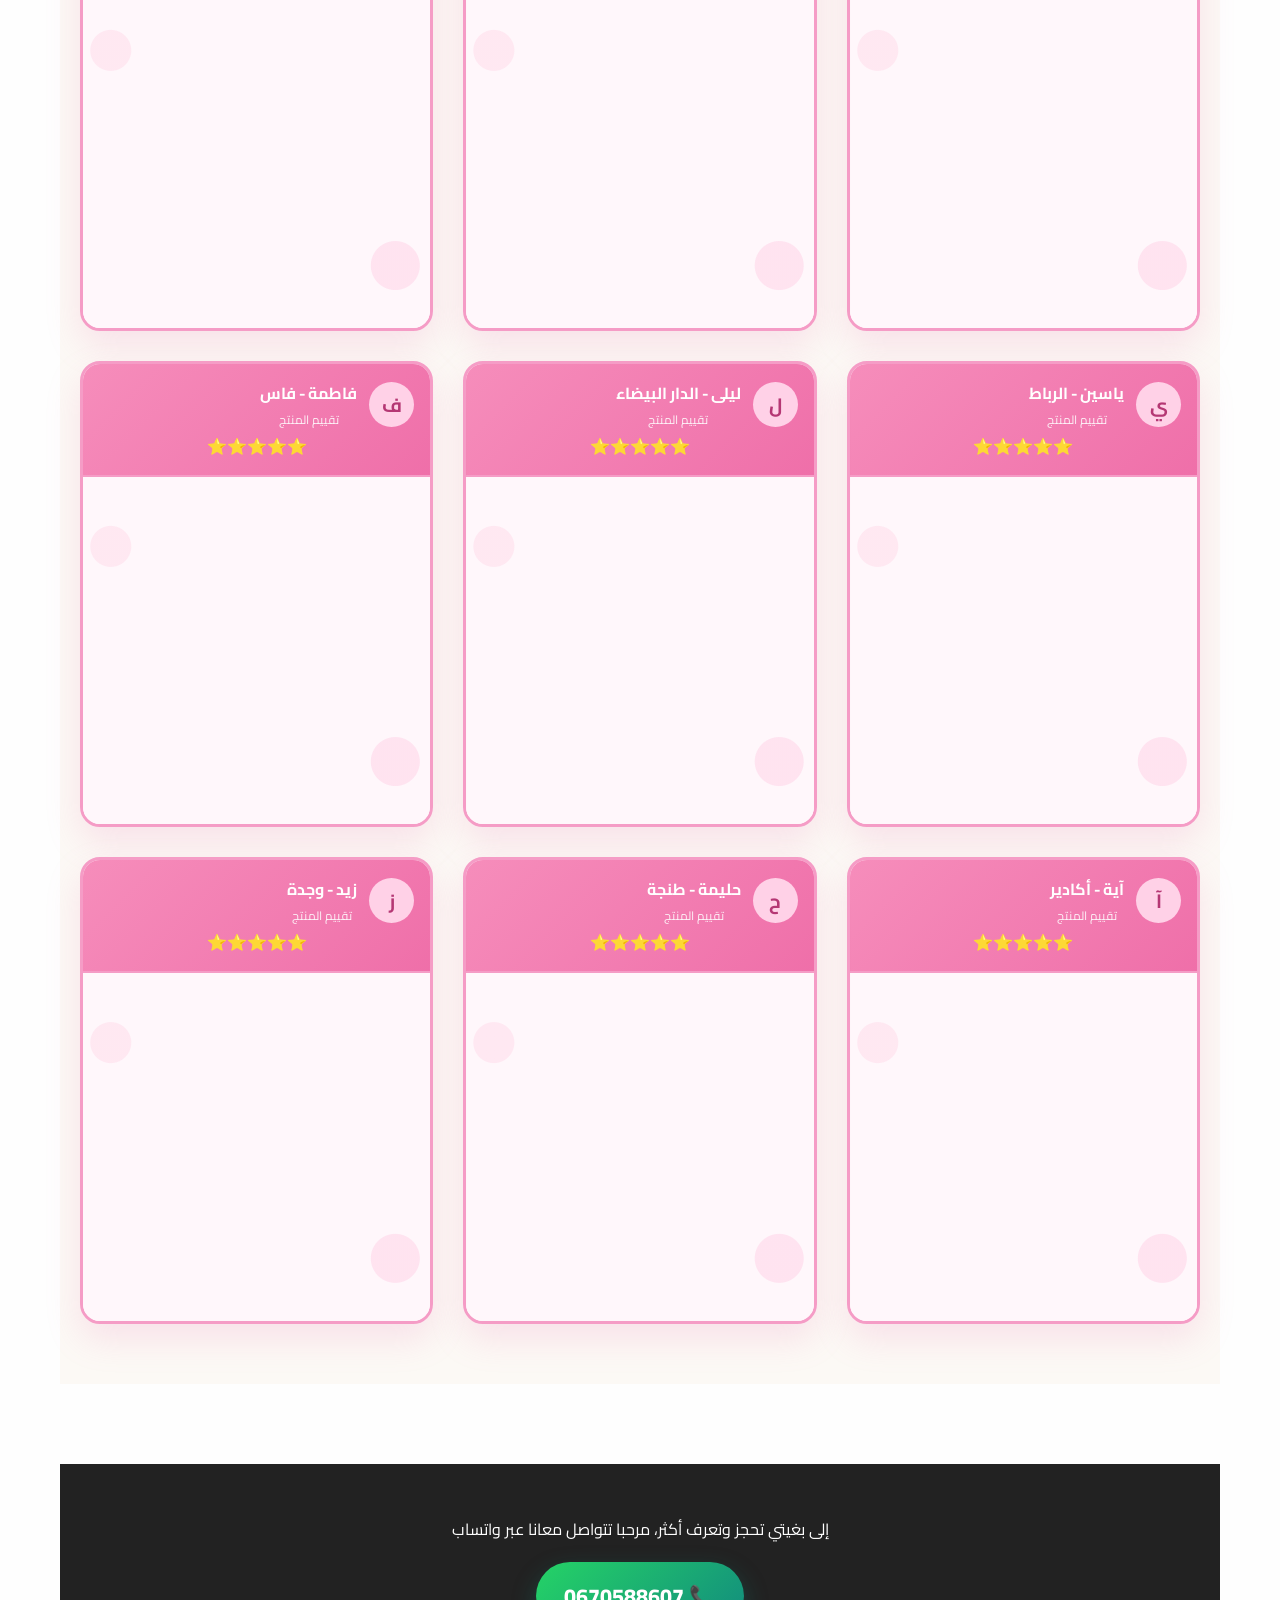
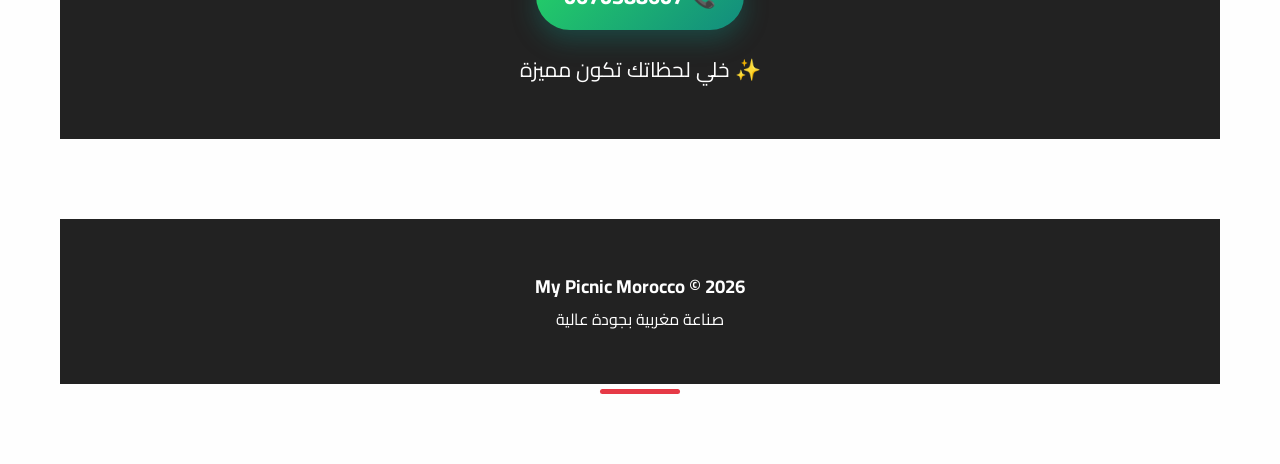
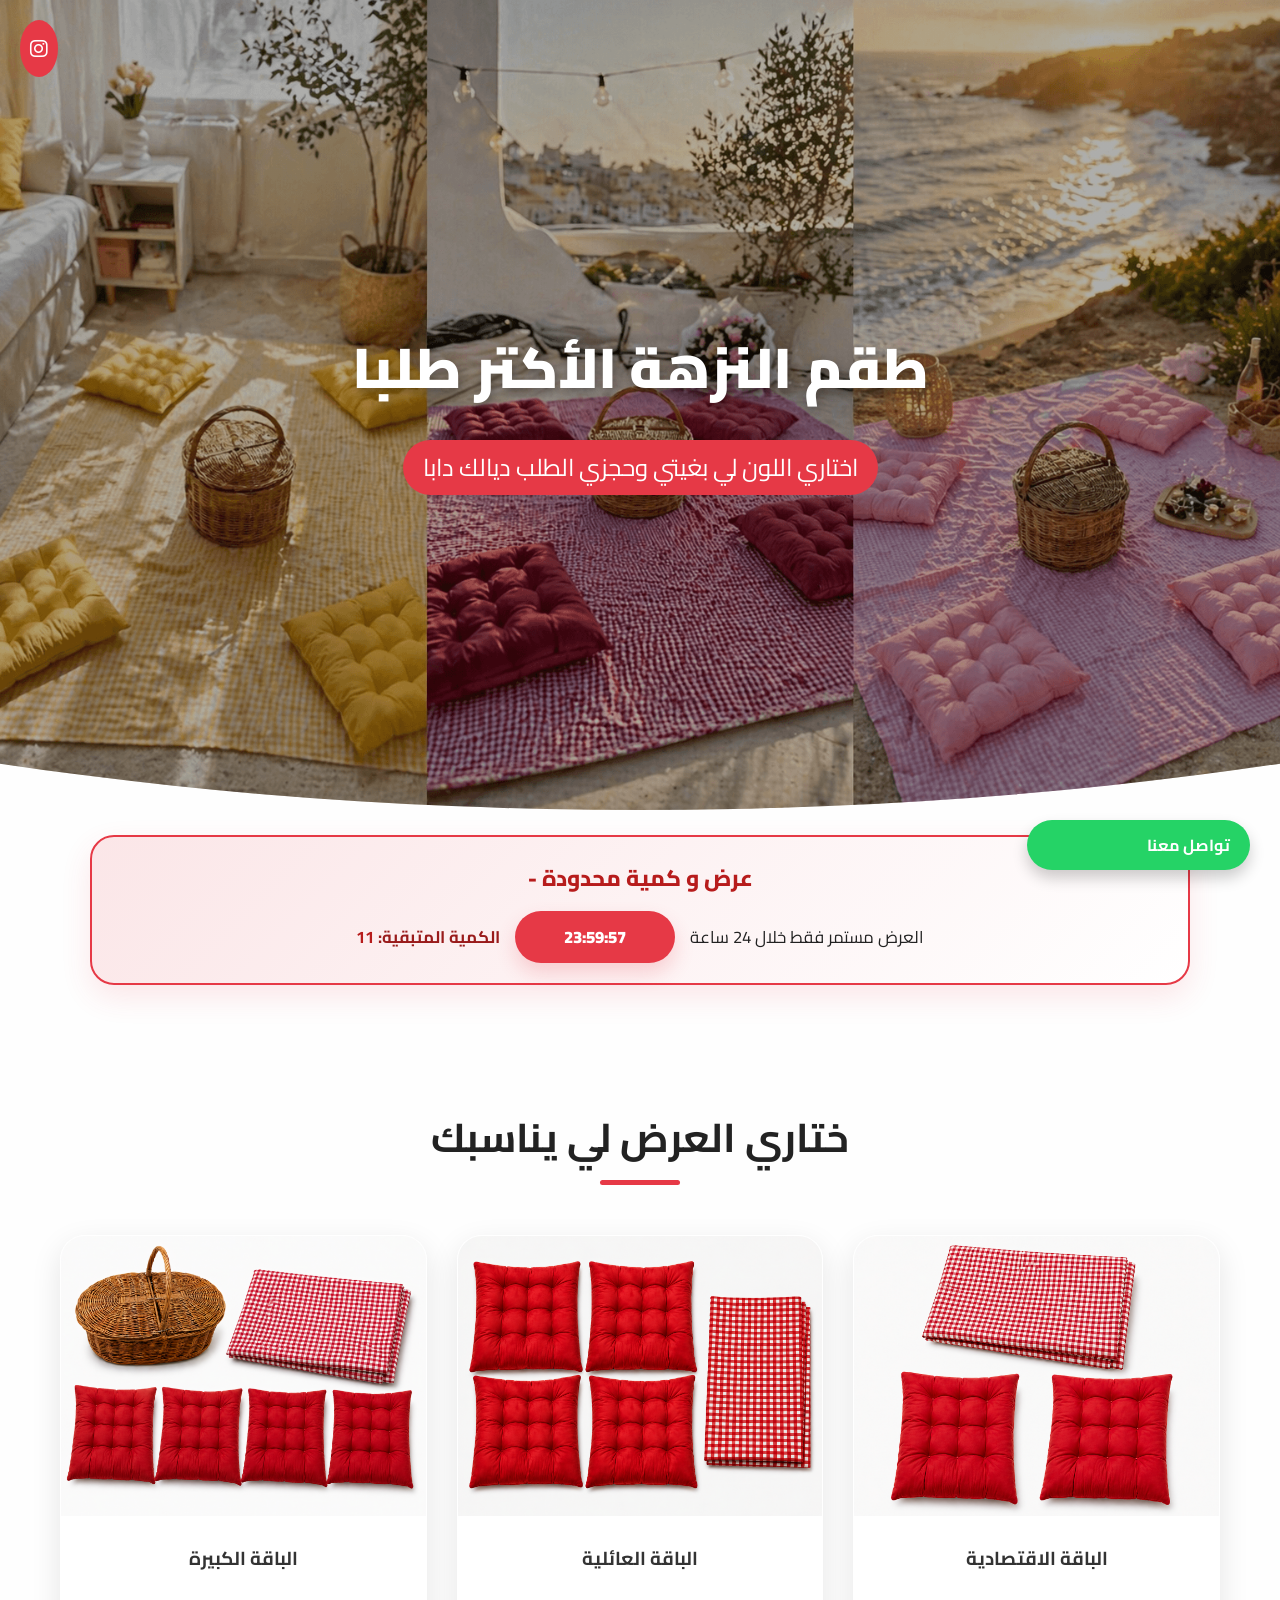
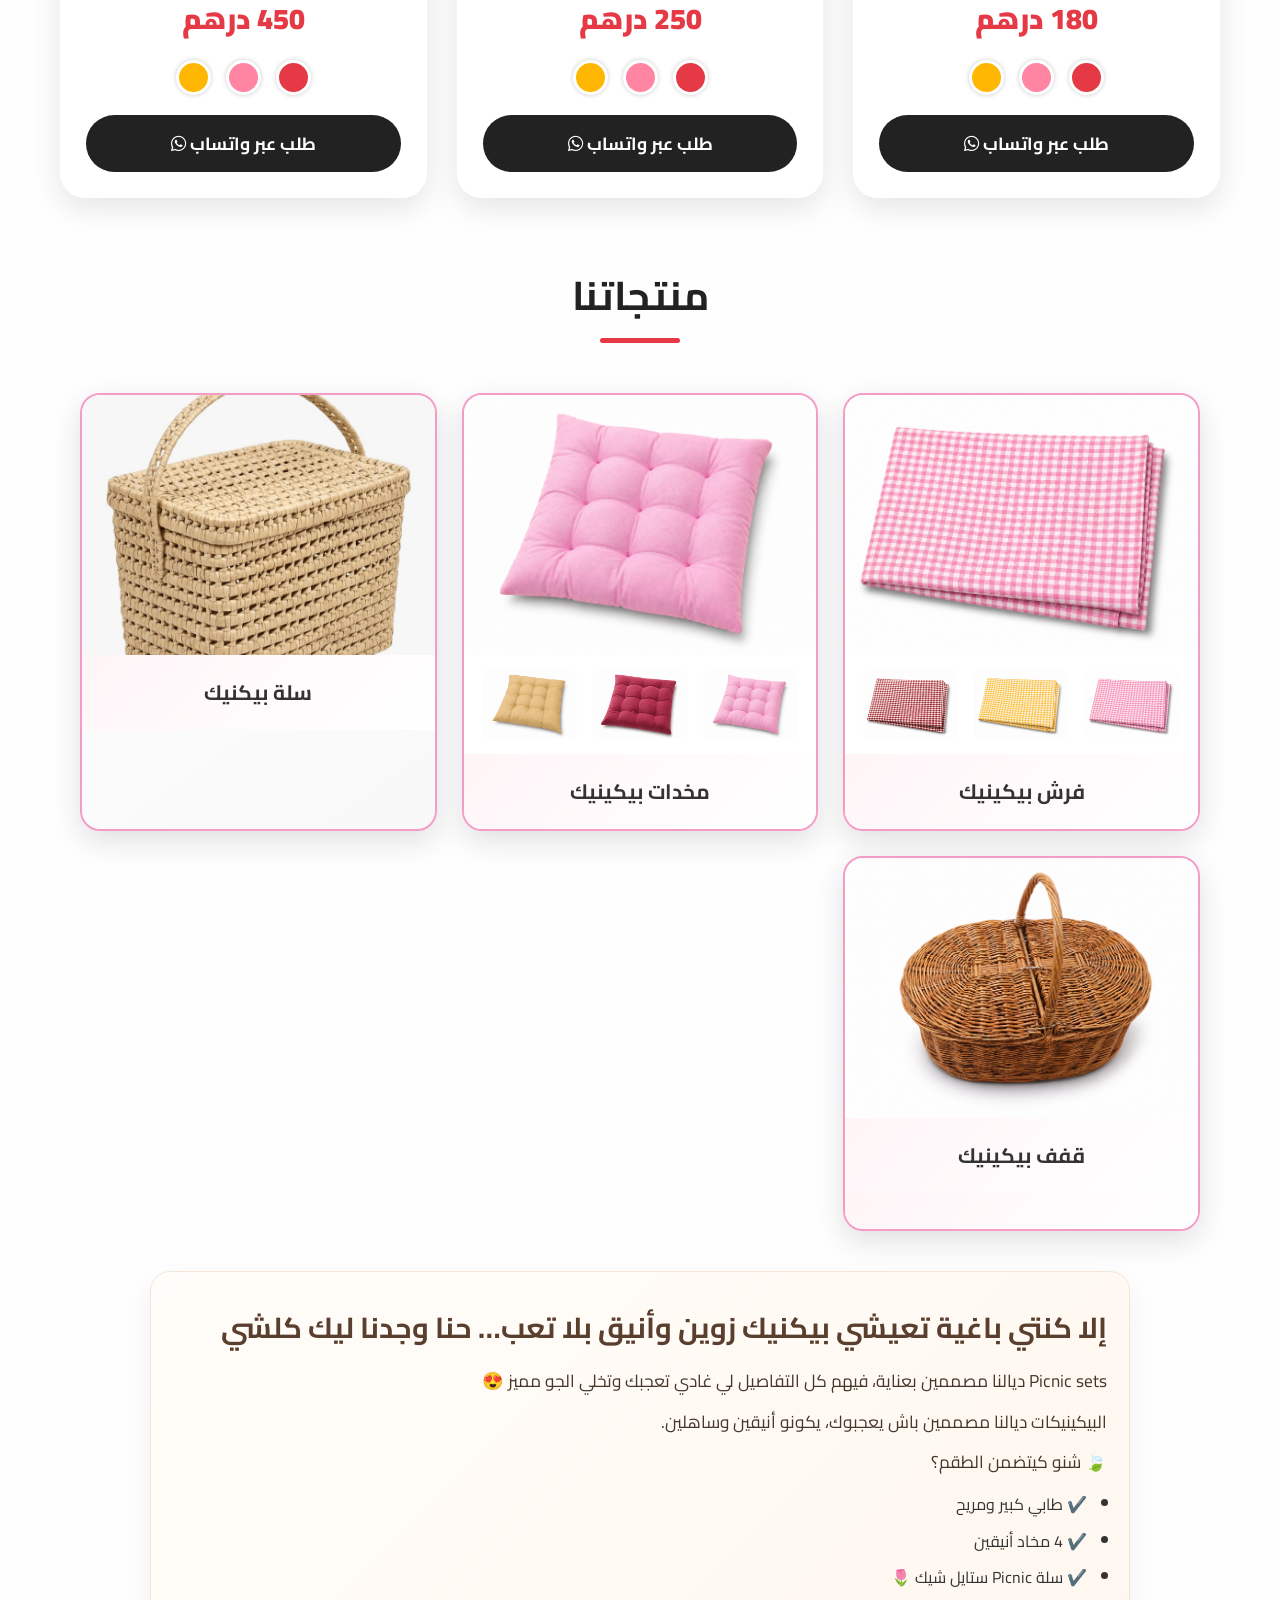
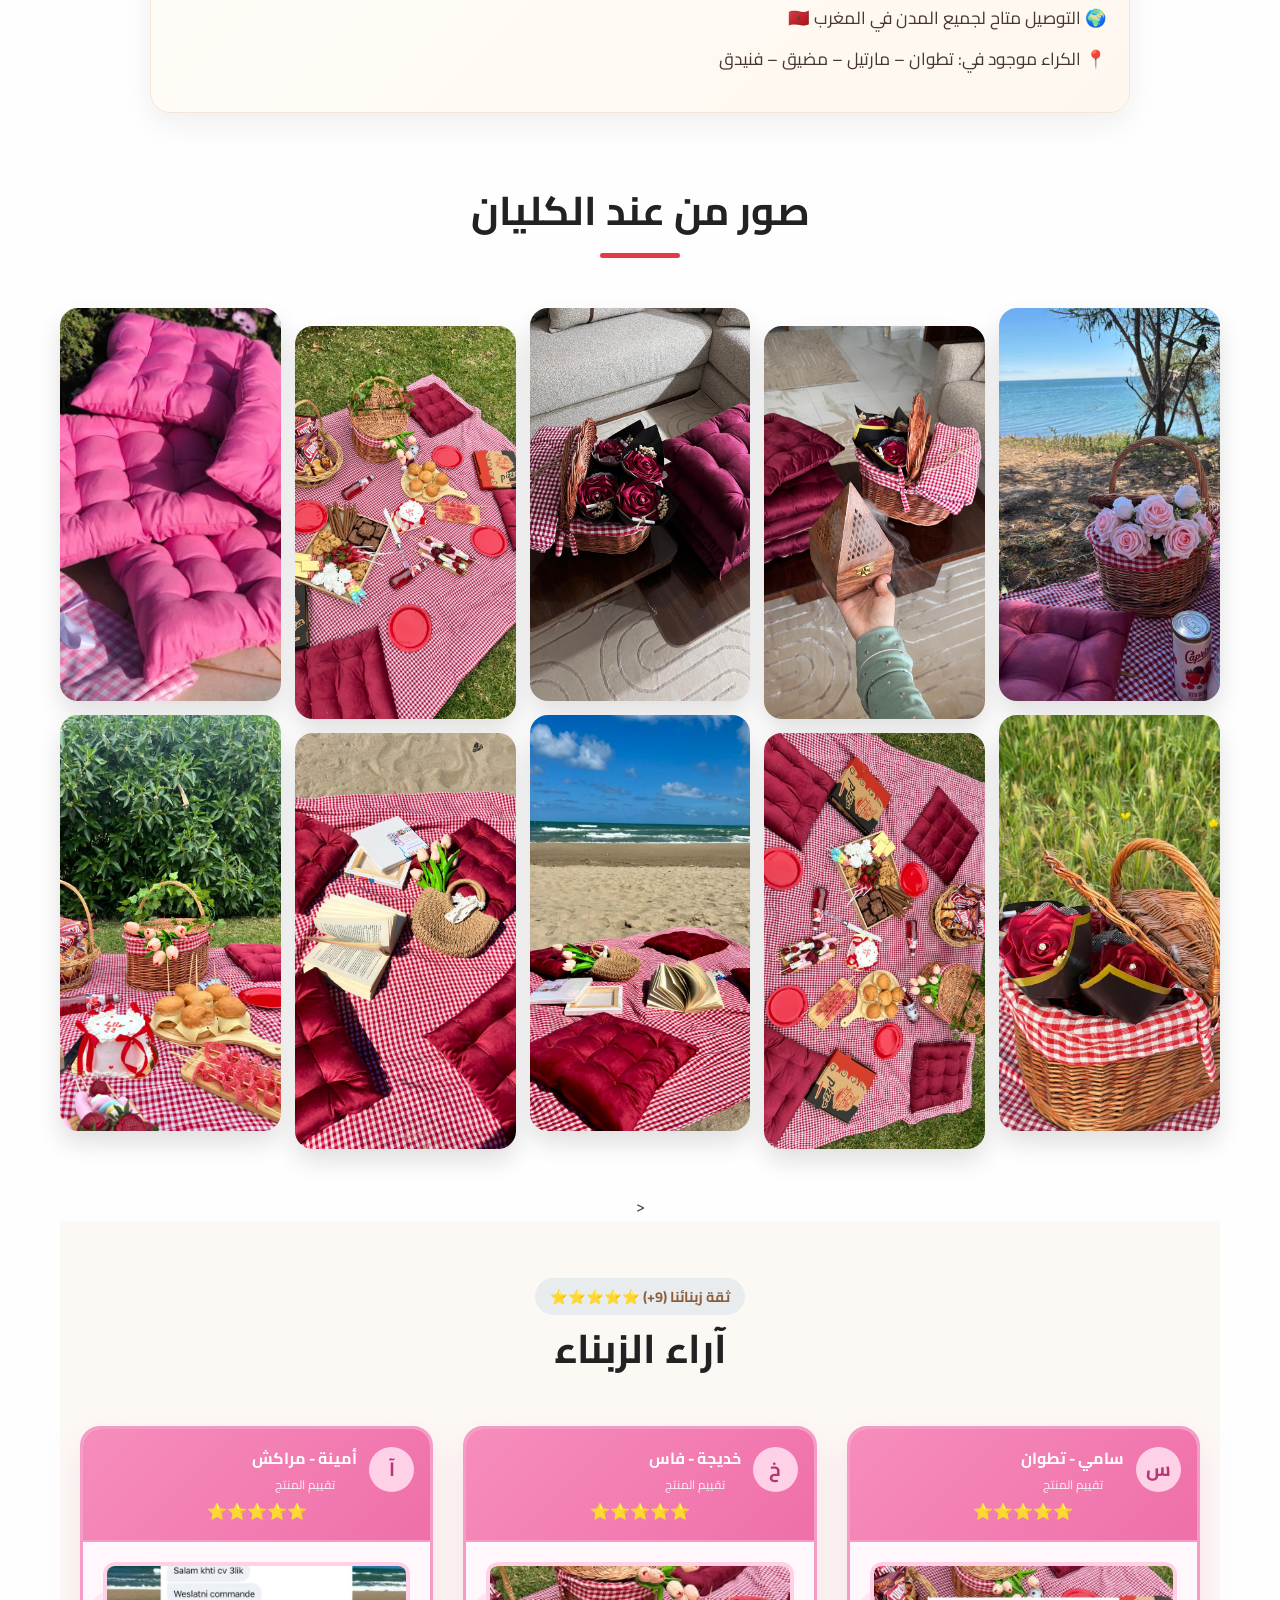
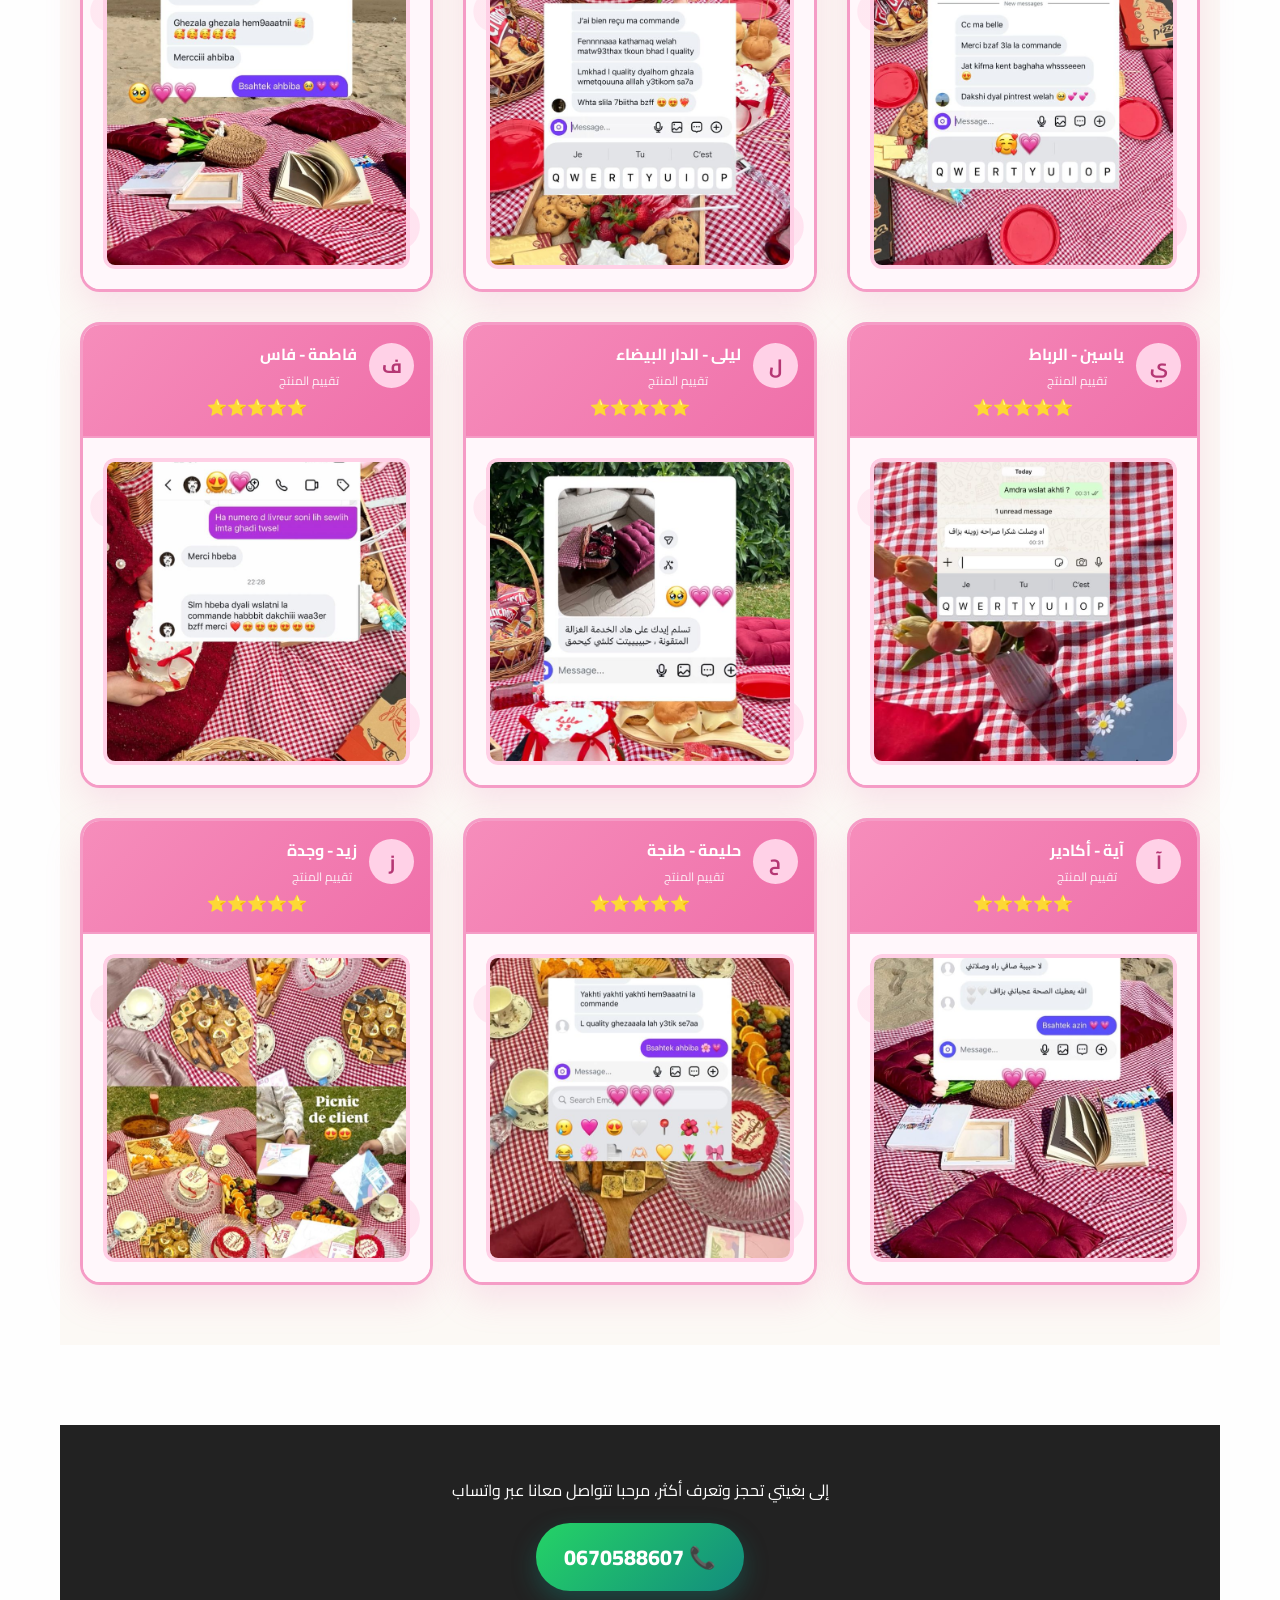
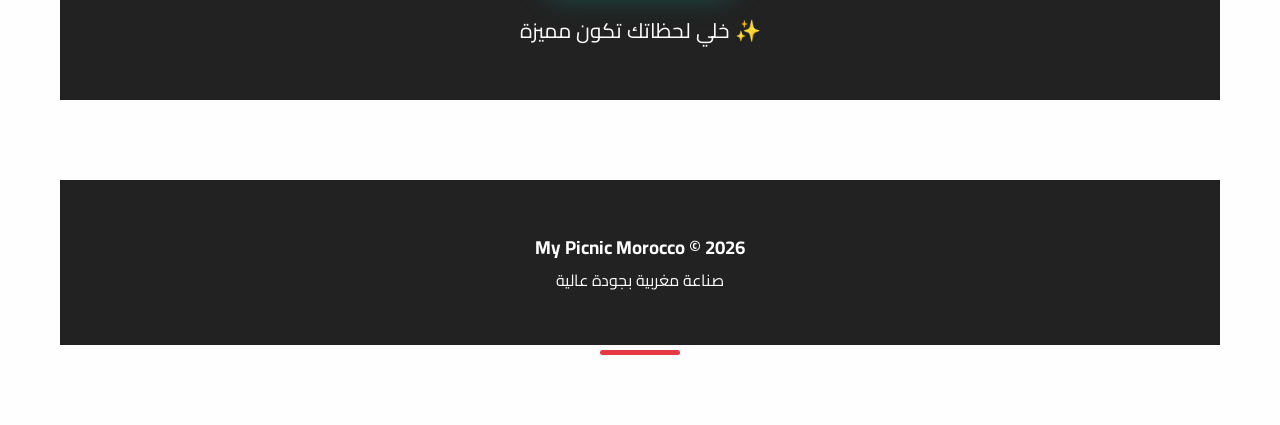
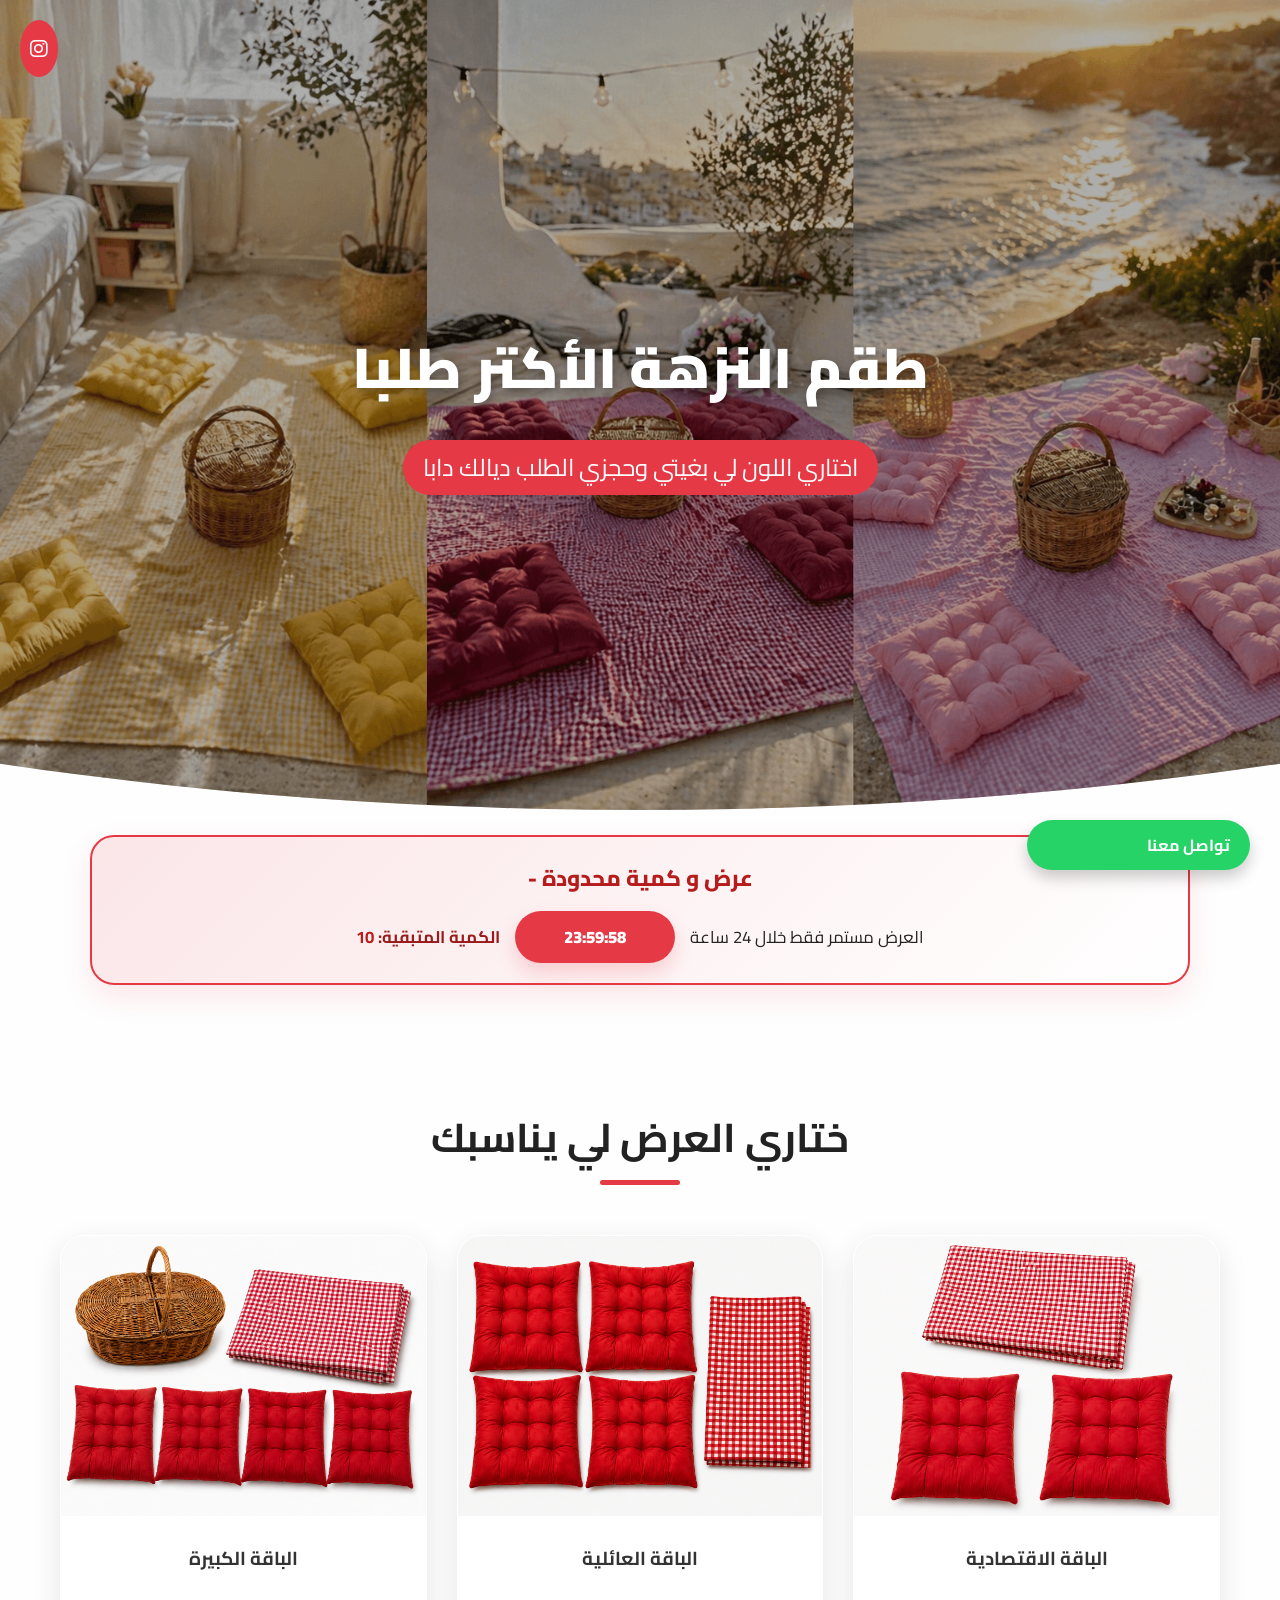
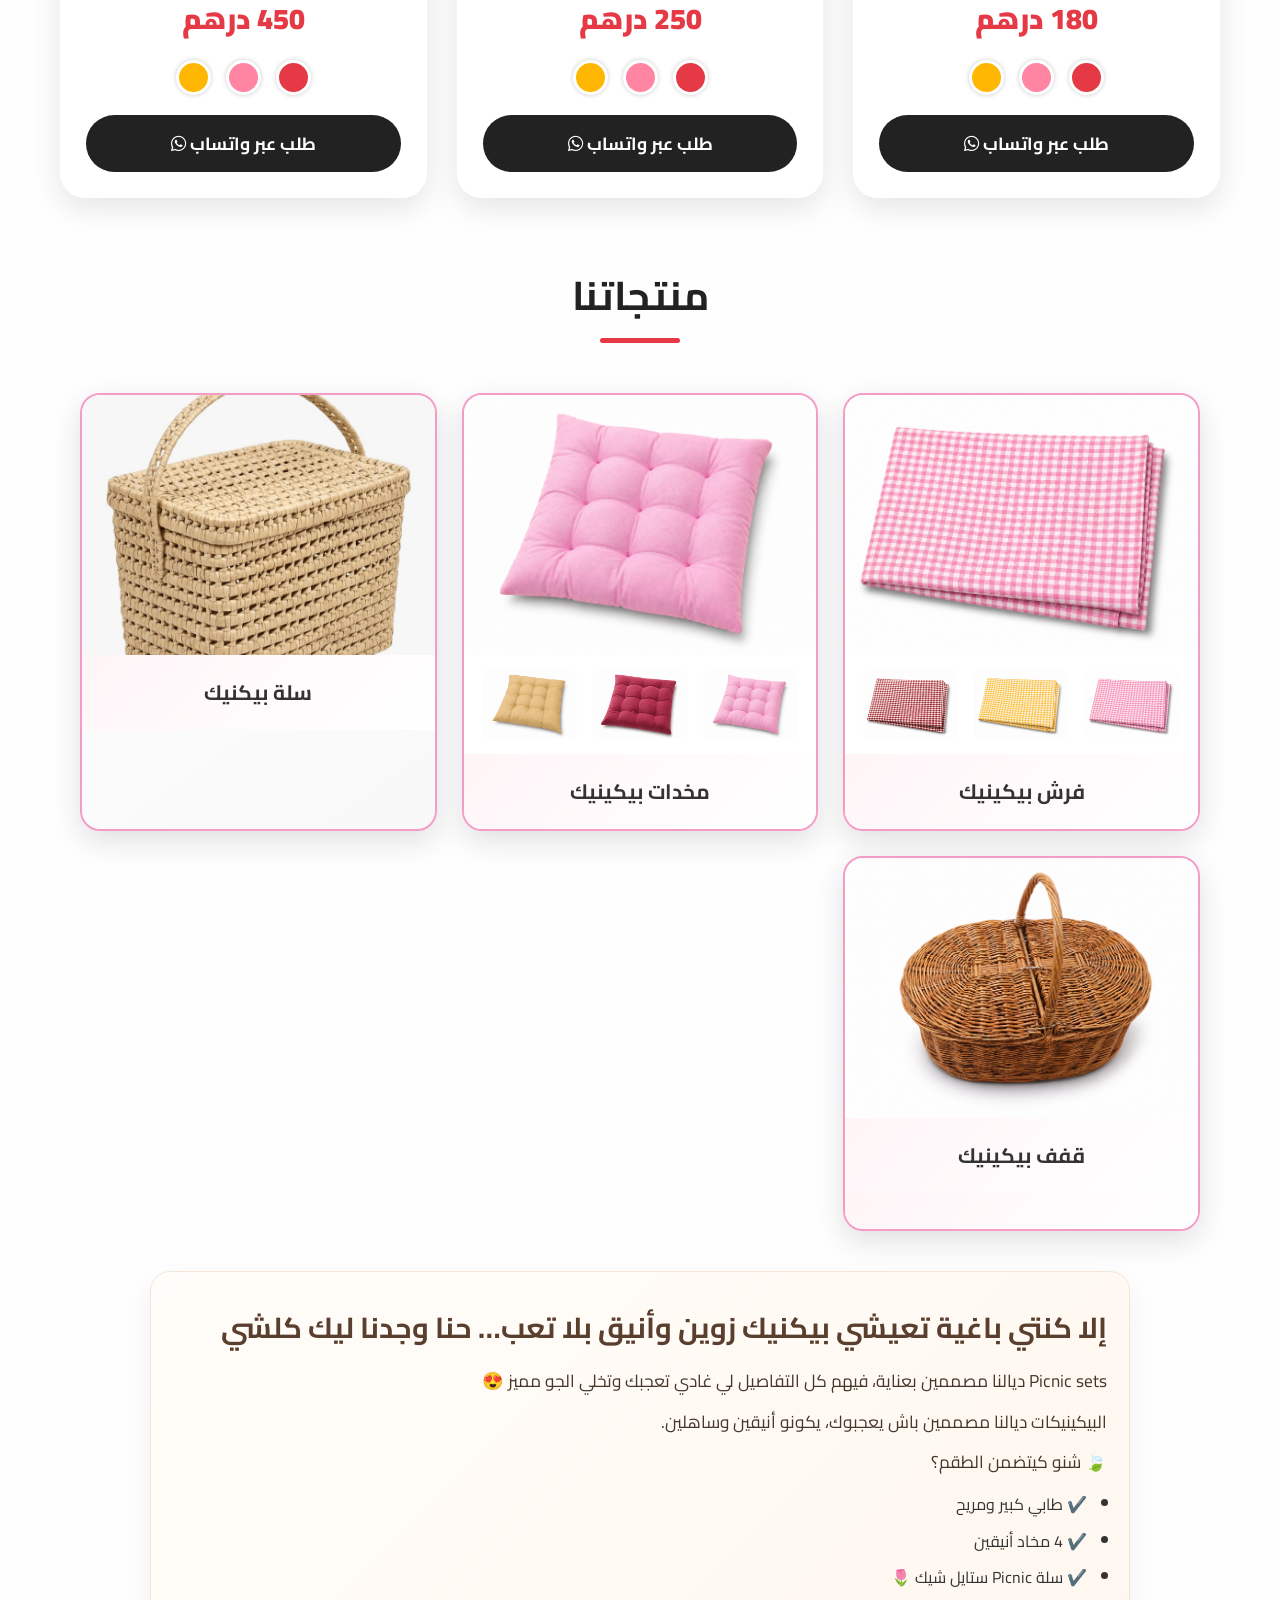
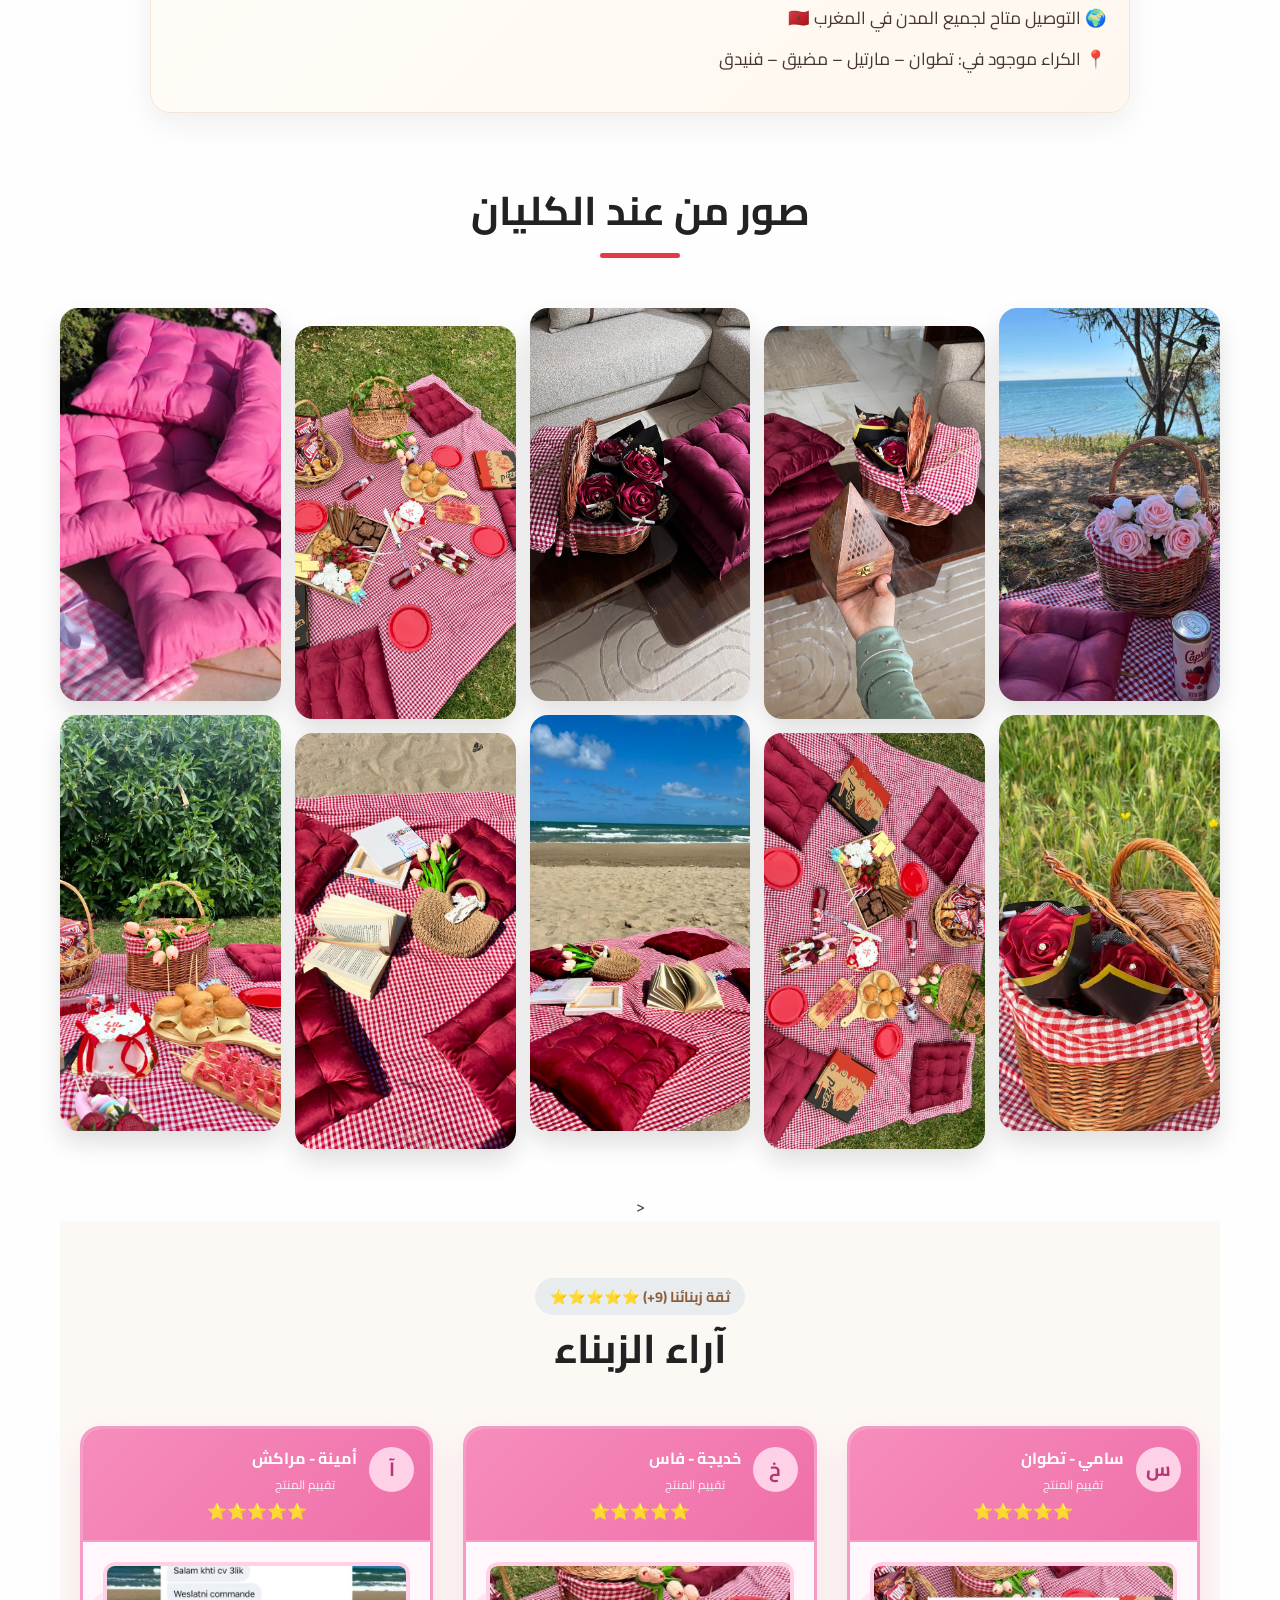
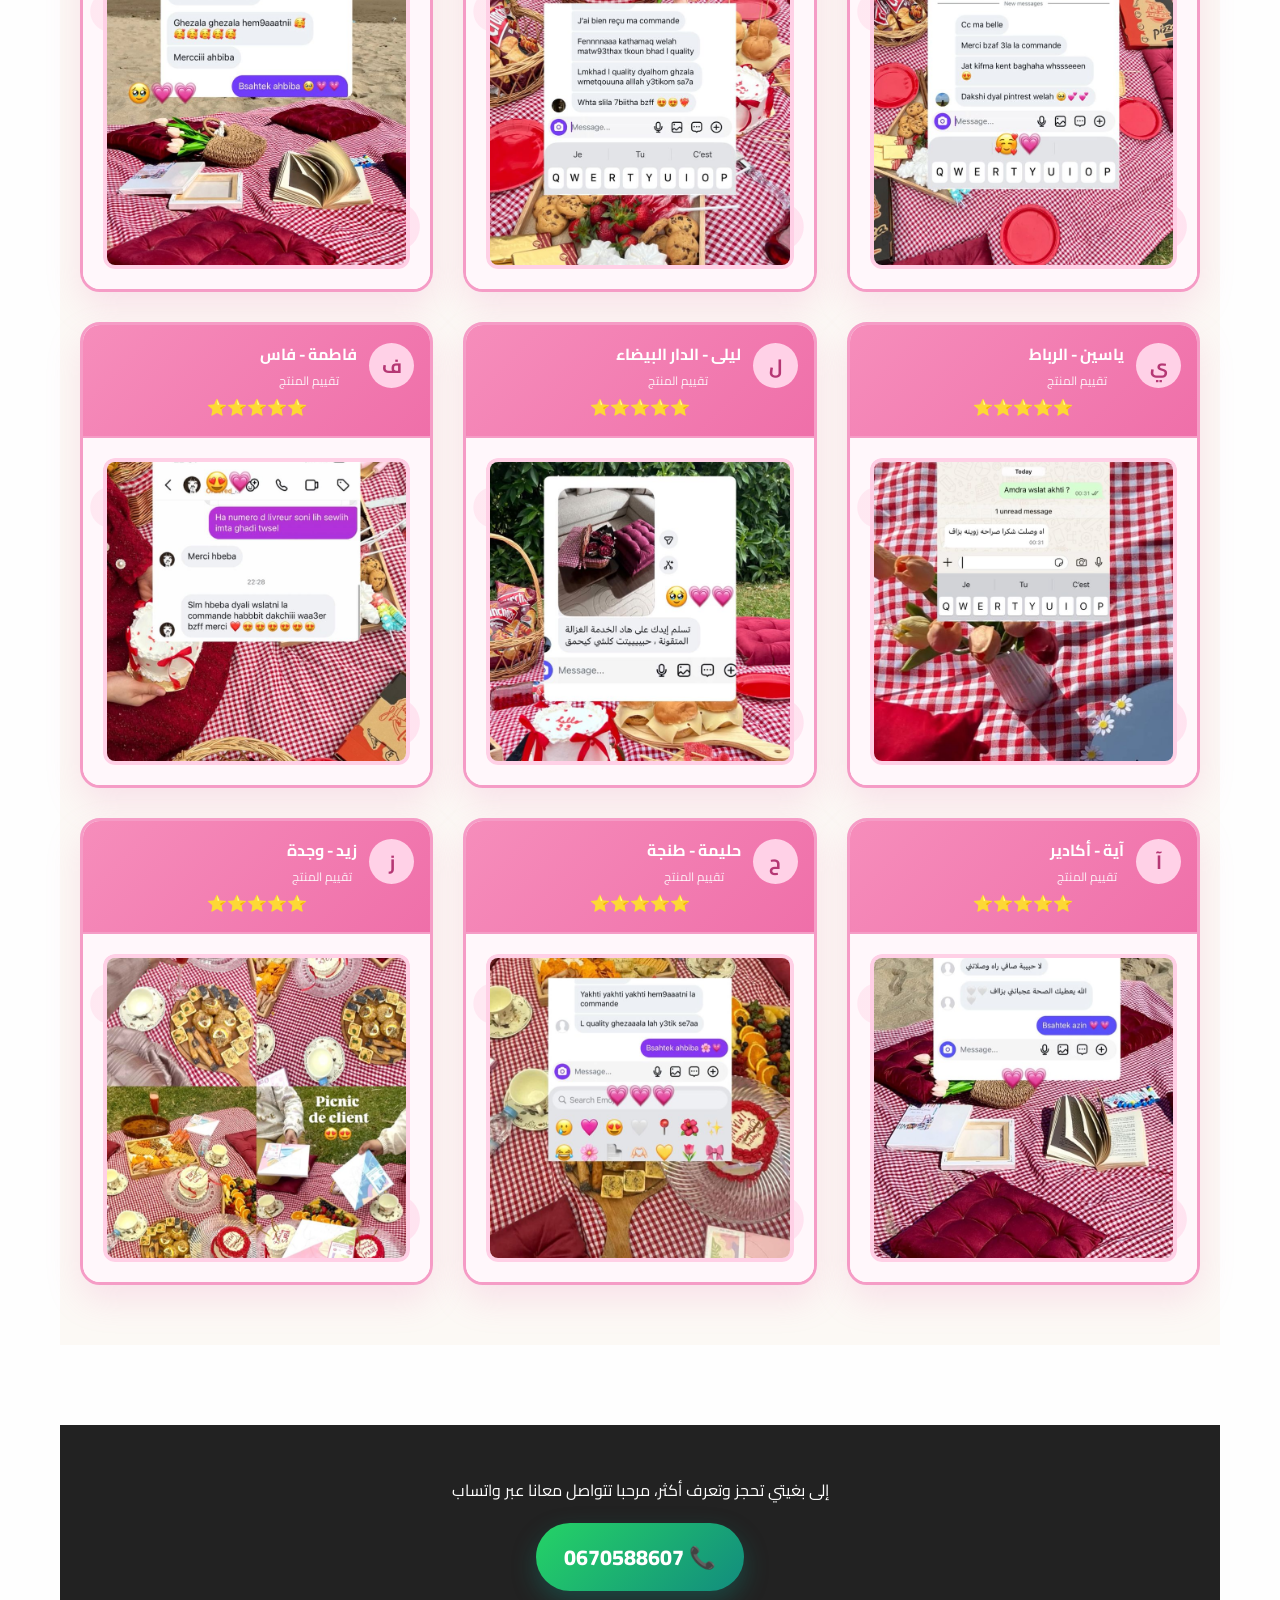
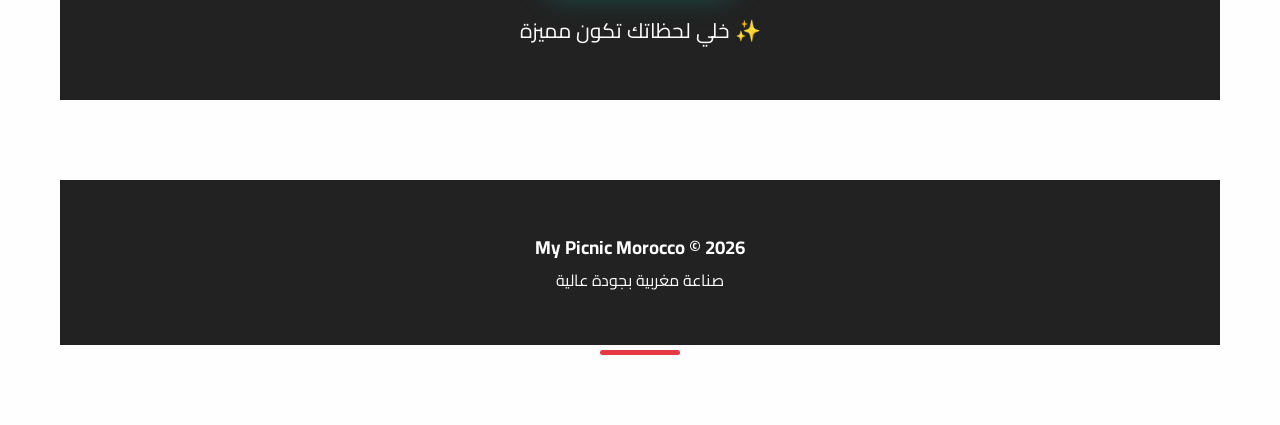
